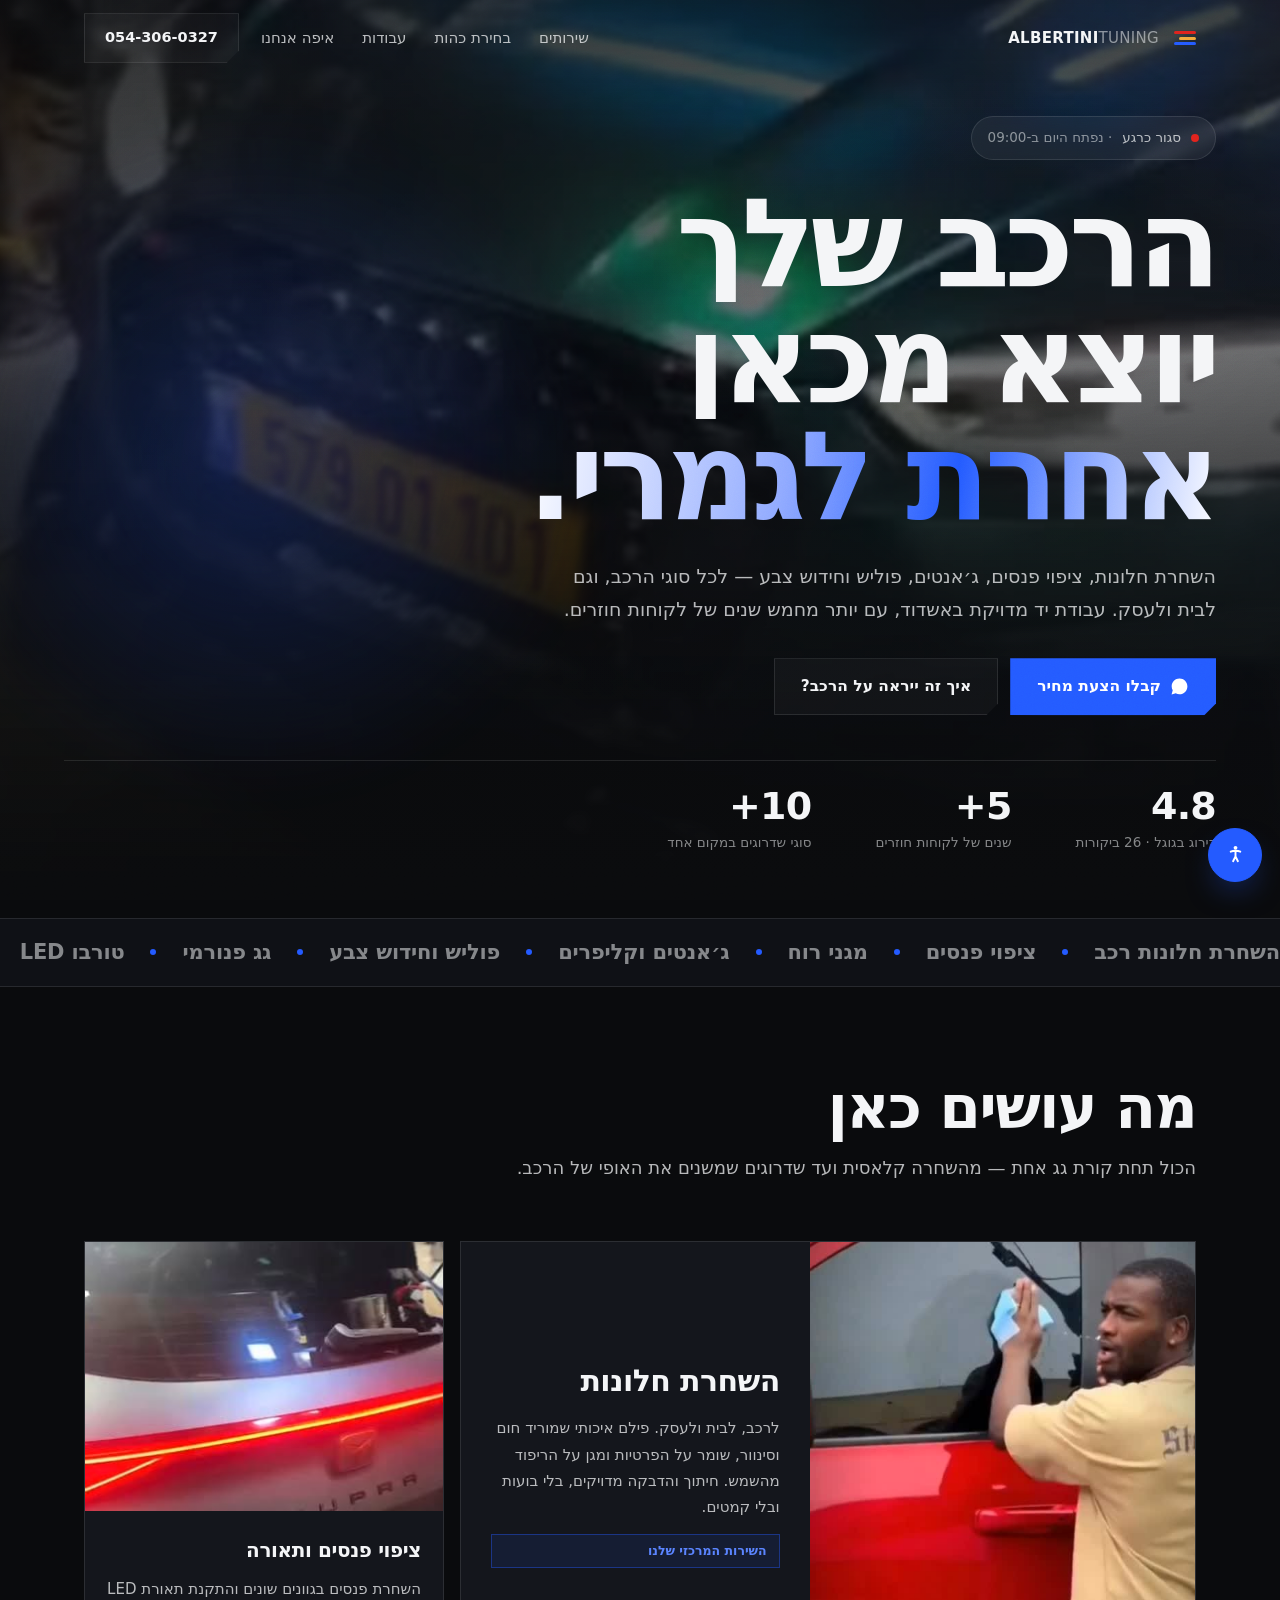
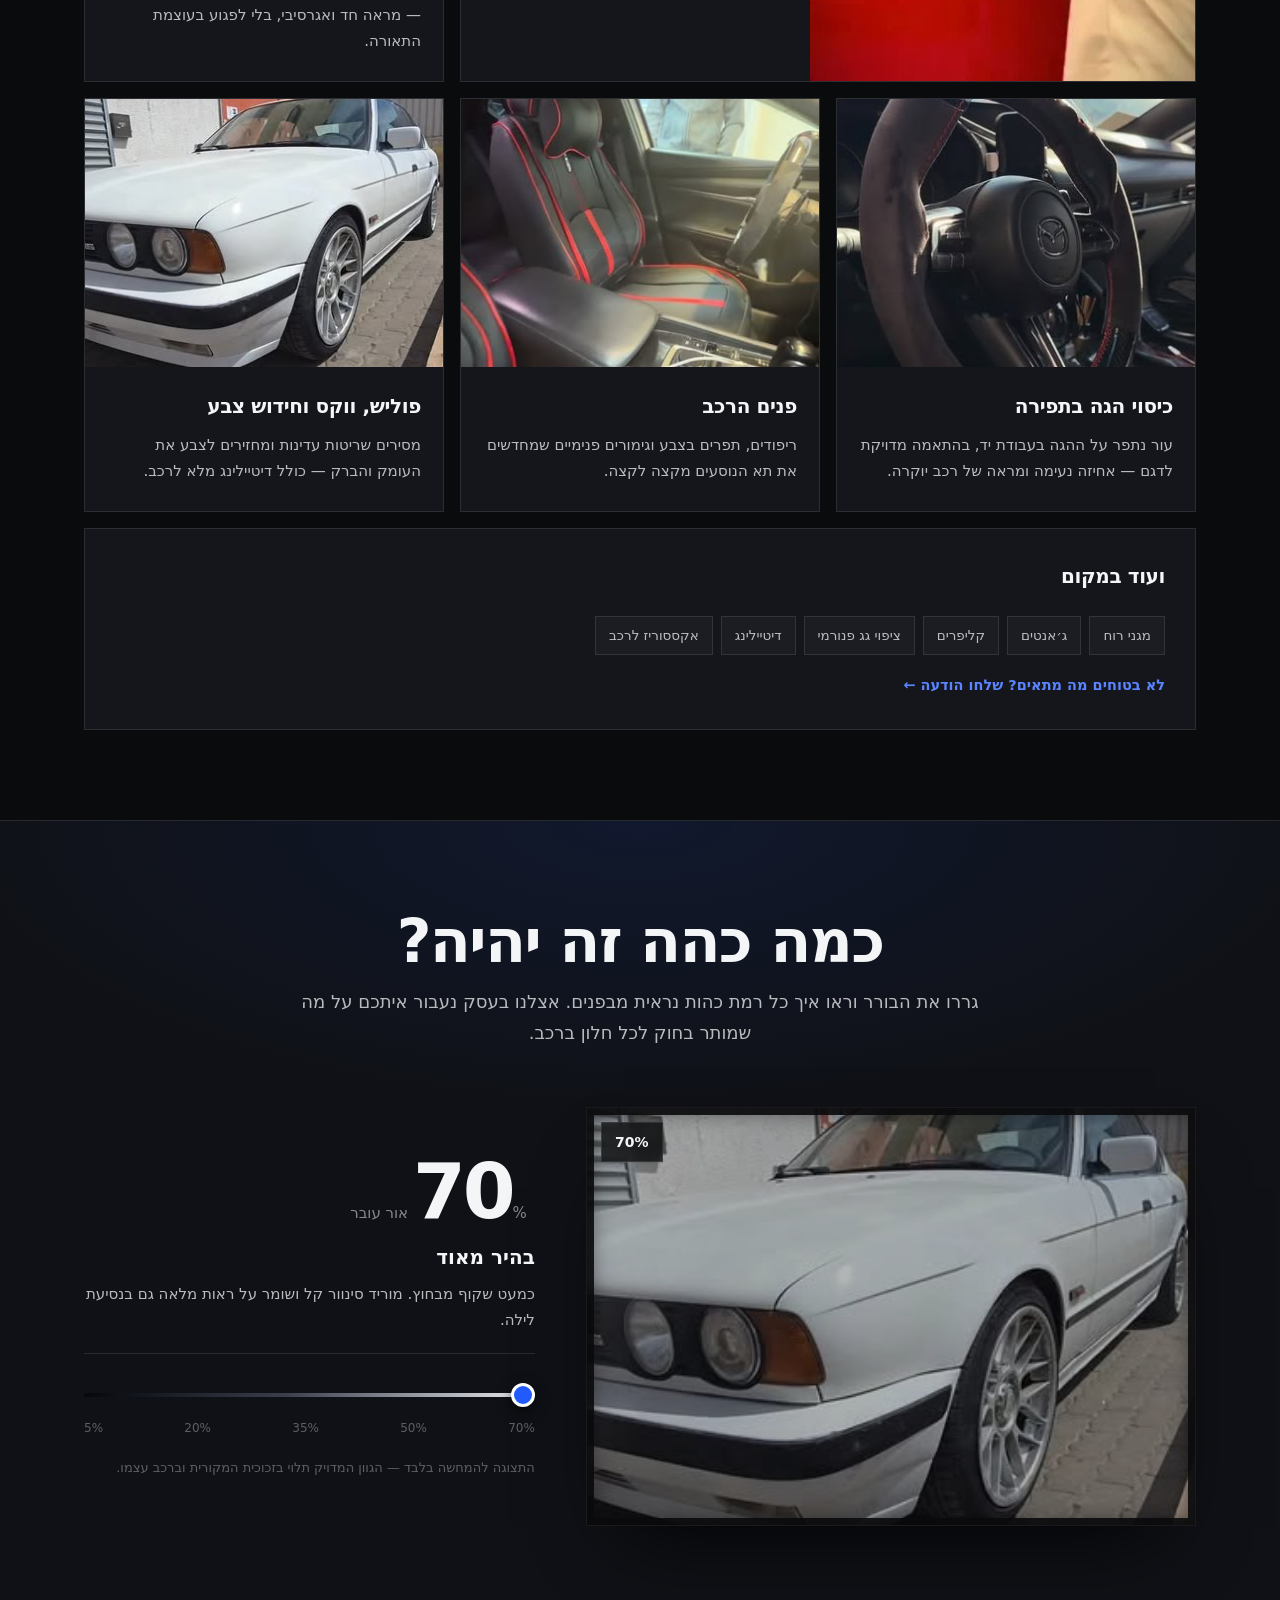
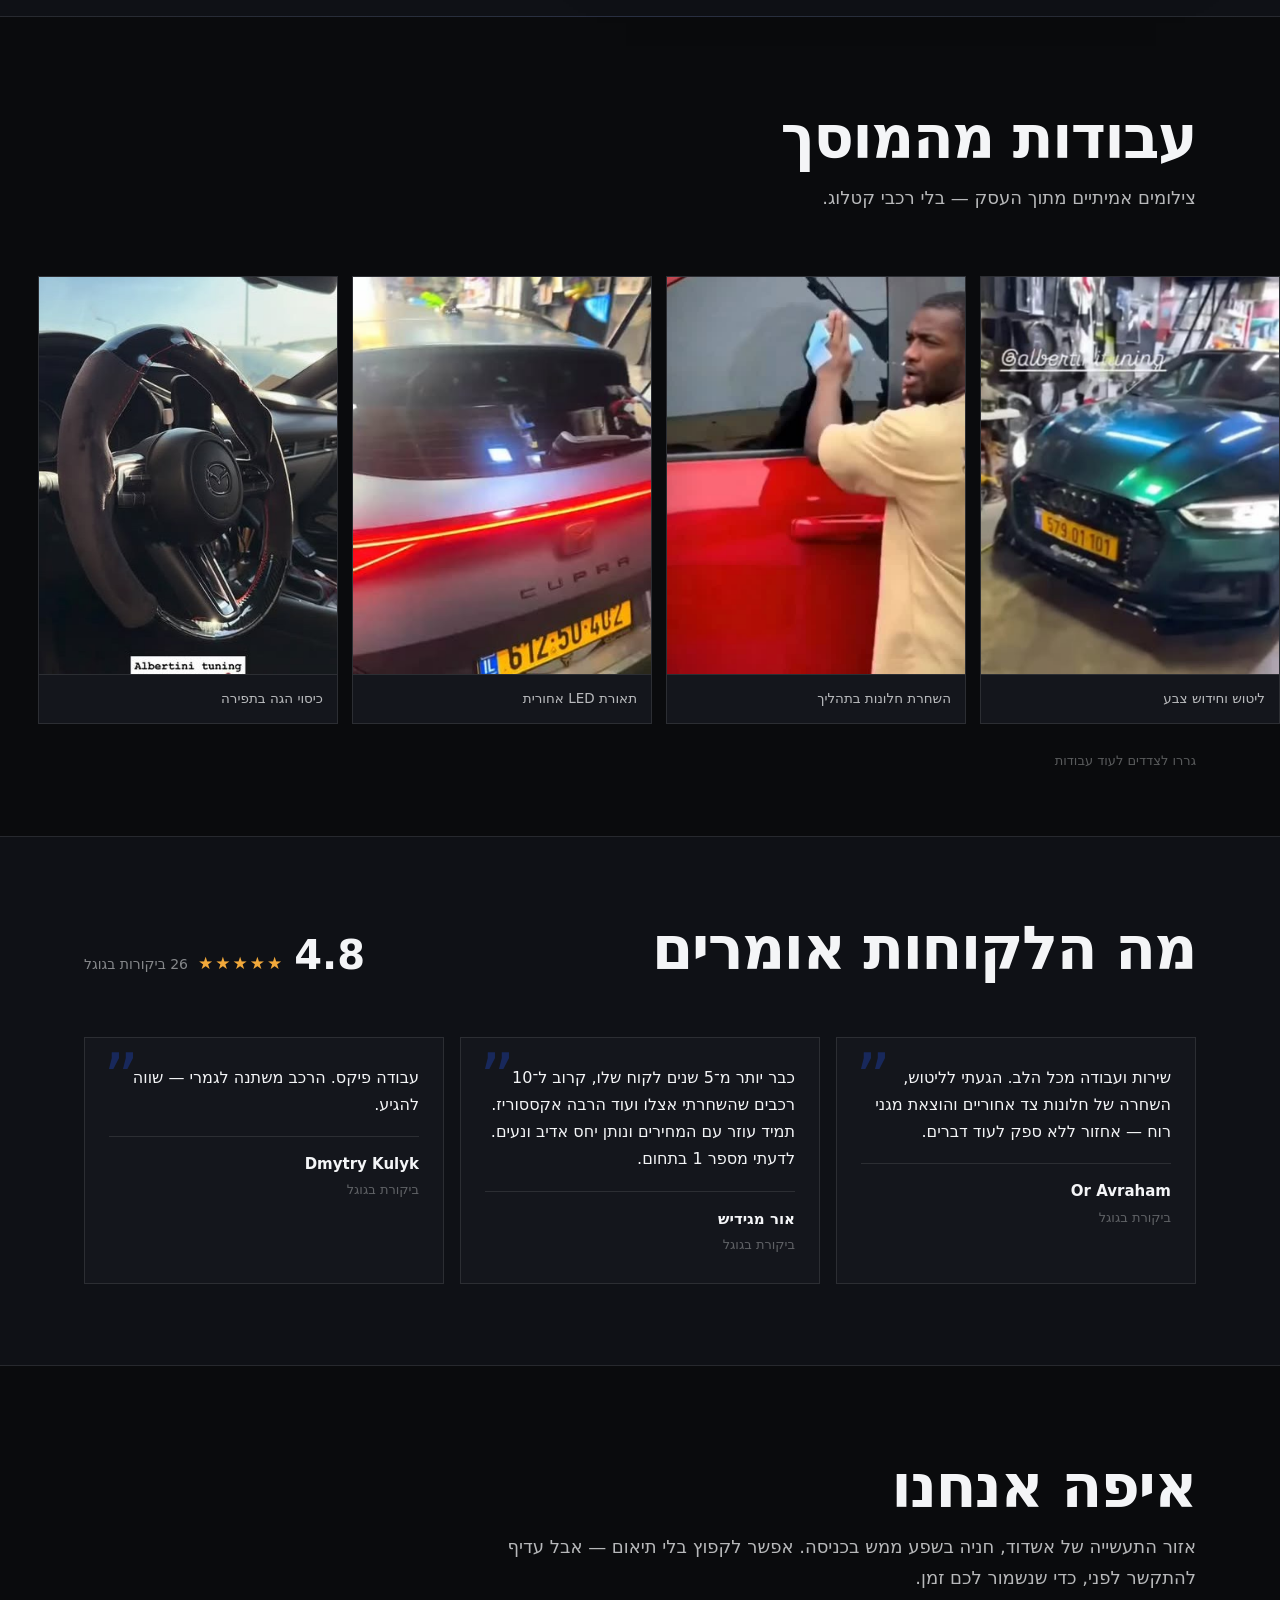
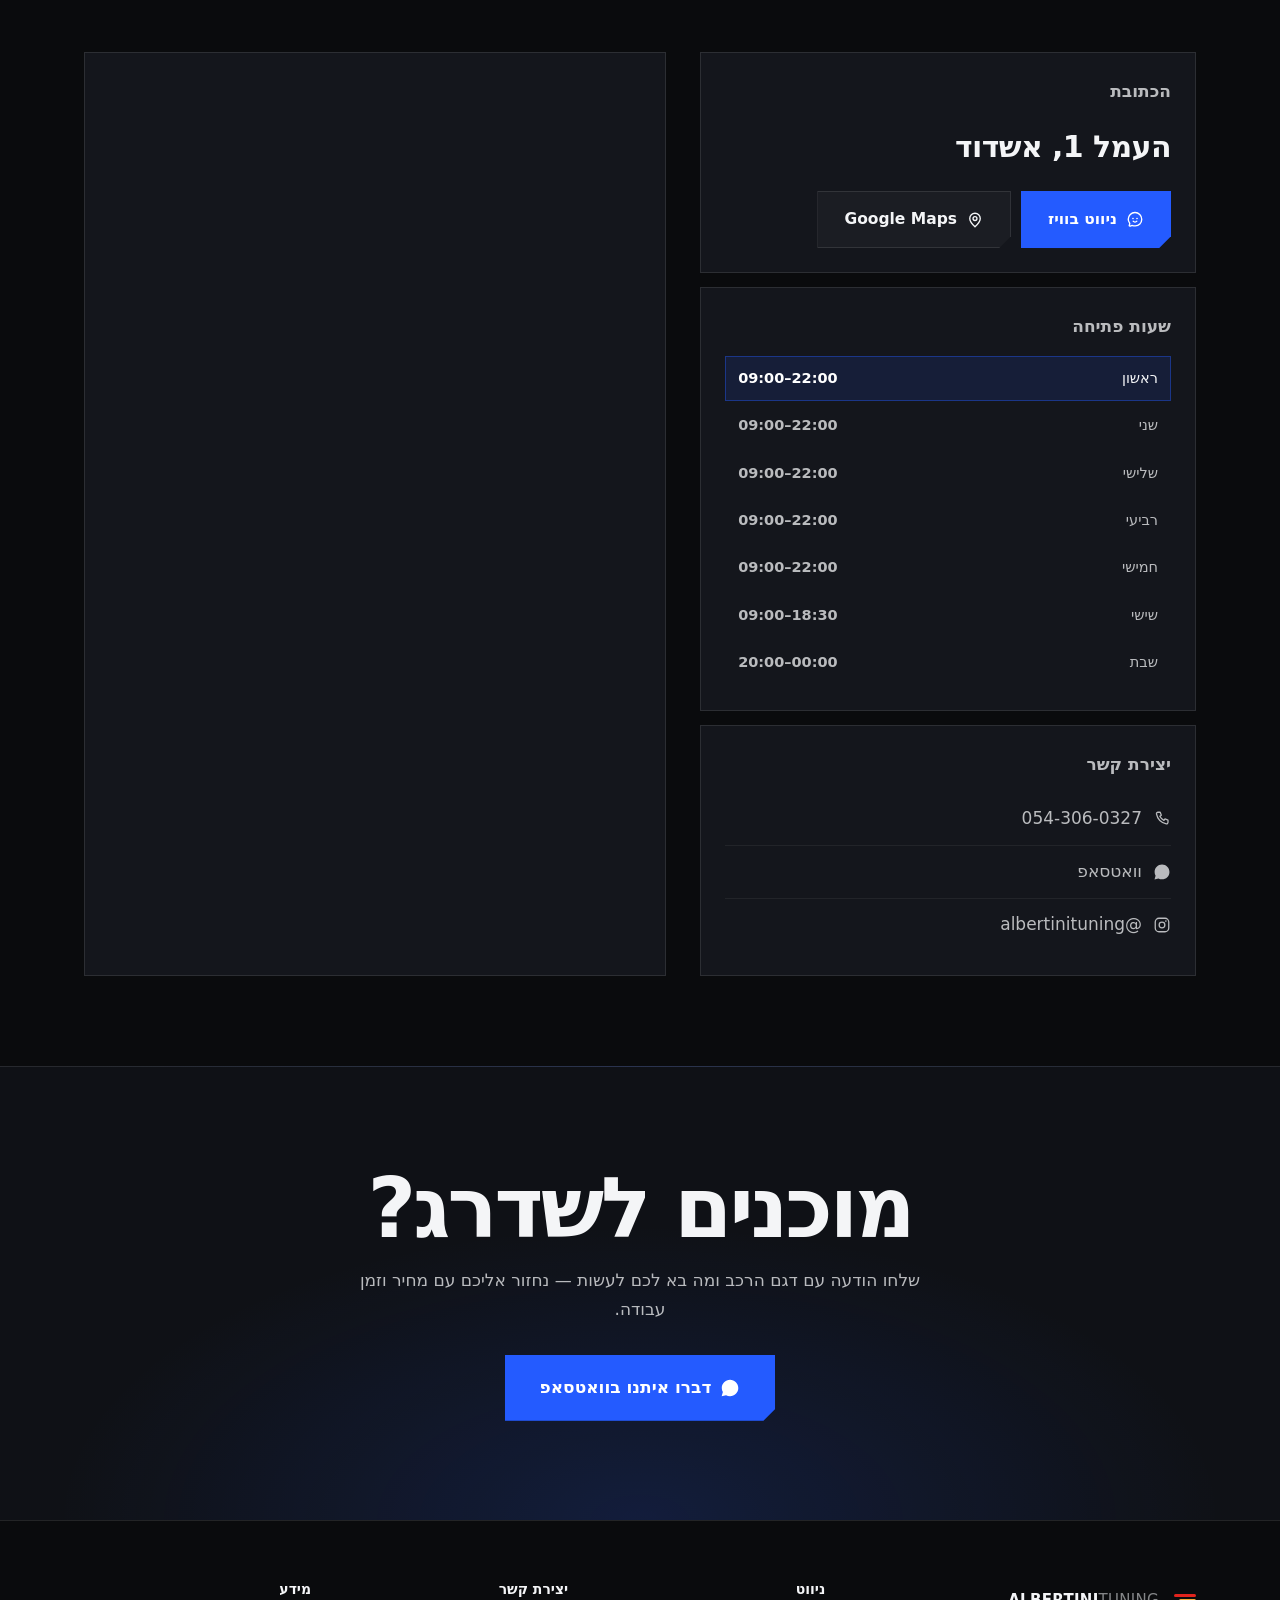
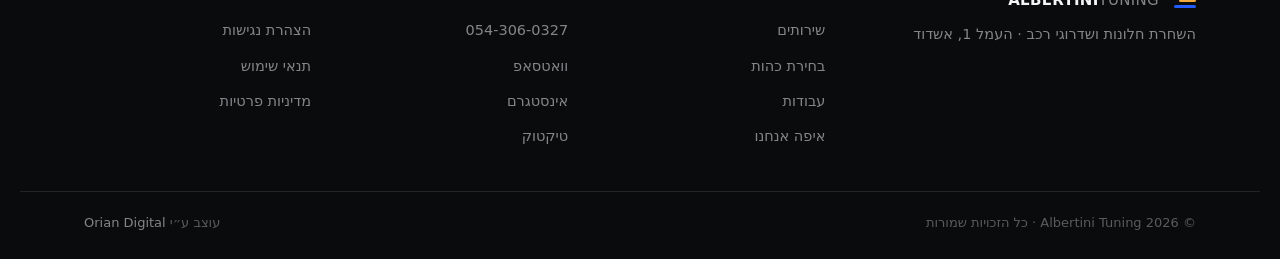
==== index.html @ a3a97e01 "Albertini Tuning — אתר תדמית להשחרת חלונות ושדרוגי רכב אתר סטטי בעברית/RTL לעסק באשדוד, בנוי סביב נת" ====
<!doctype html>
<html lang="he" dir="rtl" class="no-js">
<head>
<meta charset="utf-8">
<meta name="viewport" content="width=device-width, initial-scale=1, viewport-fit=cover">

<!-- Security -->
<meta http-equiv="Content-Security-Policy" content="default-src 'self'; script-src 'self'; style-src 'self' 'unsafe-inline' https://fonts.googleapis.com; font-src 'self' https://fonts.gstatic.com; img-src 'self' data: https://maps.gstatic.com https://maps.googleapis.com; frame-src https://maps.google.com https://www.google.com; connect-src 'self'; base-uri 'self'; form-action 'self'; object-src 'none'">
<meta name="referrer" content="strict-origin-when-cross-origin">
<script src="assets/framebust.js?v=1"></script>

<title>Albertini Tuning · השחרת חלונות ושדרוגי רכב באשדוד</title>
<meta name="description" content="אלברטיני טיונינג — השחרת חלונות לרכב, לבית ולעסק, ציפוי פנסים, מגני רוח, ג׳אנטים, פוליש וחידוש צבע. העמל 1 אשדוד. 4.8 כוכבים בגוגל.">
<meta name="theme-color" content="#0A0B0D">

<meta property="og:type" content="website">
<meta property="og:locale" content="he_IL">
<meta property="og:site_name" content="Albertini Tuning">
<meta property="og:title" content="Albertini Tuning · השחרת חלונות ושדרוגי רכב באשדוד">
<meta property="og:description" content="השחרת חלונות, ציפוי פנסים, דיטיילינג ושדרוגים לכל סוגי הרכב. אשדוד.">
<meta property="og:image" content="assets/img/hero-car.jpg">

<link rel="preconnect" href="https://fonts.googleapis.com">
<link rel="preconnect" href="https://fonts.gstatic.com" crossorigin>
<link href="https://fonts.googleapis.com/css2?family=Heebo:wght@400;500;700;800;900&family=Assistant:wght@300;400;500;600;700&display=swap" rel="stylesheet">

<link rel="stylesheet" href="assets/styles.css?v=2">
<link rel="stylesheet" href="assets/a11y.css?v=1">
<script src="assets/a11y.js?v=1"></script>
<link rel="icon" href="data:image/svg+xml,%3Csvg xmlns='http://www.w3.org/2000/svg' viewBox='0 0 32 32'%3E%3Crect width='32' height='32' rx='7' fill='%230A0B0D'/%3E%3Crect x='6' y='11' width='20' height='3' rx='1.5' fill='%23E1231D'/%3E%3Crect x='6' y='16' width='20' height='3' rx='1.5' fill='%23F2A93B'/%3E%3Crect x='6' y='21' width='20' height='3' rx='1.5' fill='%23245BFF'/%3E%3C/svg%3E">

<script type="application/ld+json">
{
  "@context":"https://schema.org",
  "@type":"AutoDetailing",
  "name":"Albertini Tuning — השחרת חלונות ושדרוגי רכב",
  "image":"assets/img/hero-car.jpg",
  "telephone":"+972543060327",
  "address":{"@type":"PostalAddress","streetAddress":"העמל 1","addressLocality":"אשדוד","addressCountry":"IL"},
  "geo":{"@type":"GeoCoordinates","latitude":31.8143295,"longitude":34.6696222},
  "aggregateRating":{"@type":"AggregateRating","ratingValue":"4.8","reviewCount":"26"},
  "openingHoursSpecification":[
    {"@type":"OpeningHoursSpecification","dayOfWeek":["Sunday","Monday","Tuesday","Wednesday","Thursday"],"opens":"09:00","closes":"22:00"},
    {"@type":"OpeningHoursSpecification","dayOfWeek":"Friday","opens":"09:00","closes":"18:30"},
    {"@type":"OpeningHoursSpecification","dayOfWeek":"Saturday","opens":"20:00","closes":"23:59"}
  ]
}
</script>
</head>
<body>
<a class="skip" href="#main">דלגו לתוכן</a>

<!-- ===== Loader ===== -->
<div class="ldr" id="ldr" aria-hidden="true">
  <div class="ldr__in">
    <span class="wm wm--lg">
      <span class="wm__bars" aria-hidden="true"><i></i><i></i><i></i></span>
      <span class="wm__txt">ALBERTINI<b>TUNING</b></span>
    </span>
    <span class="ldr__bar"><i></i></span>
  </div>
</div>

<!-- ===== Accessibility widget ===== -->
<button class="a11y-btn" aria-label="פתיחת תפריט נגישות" aria-expanded="false" aria-controls="a11yPanel">
  <svg viewBox="0 0 24 24" width="23" height="23" aria-hidden="true"><circle cx="12" cy="4" r="2" fill="currentColor"/><path d="M12 7c-3 0-5 1-5 1M12 7c3 0 5 1 5 1M12 7v6m0 0l-2.5 5M12 13l2.5 5" stroke="currentColor" stroke-width="2" fill="none" stroke-linecap="round"/></svg>
</button>
<div class="a11y-panel" id="a11yPanel" role="dialog" aria-label="הגדרות נגישות" aria-hidden="true">
  <h2 class="a11y-title">נגישות</h2>
  <div class="a11y-row"><span>ניגודיות גבוהה</span><div class="a11y-seg" role="group" aria-label="ניגודיות"><button class="a11y-chip" type="button" data-key="contrast" data-val="normal" aria-pressed="true">רגילה</button><button class="a11y-chip" type="button" data-key="contrast" data-val="high" aria-pressed="false">גבוהה</button></div></div>
  <div class="a11y-row"><span>גודל טקסט</span><div class="a11y-seg" role="group" aria-label="גודל טקסט"><button class="a11y-chip" type="button" data-key="text" data-val="normal" aria-pressed="true">רגיל</button><button class="a11y-chip" type="button" data-key="text" data-val="large" aria-pressed="false">גדול</button></div></div>
  <div class="a11y-row"><span>הדגשת קישורים</span><div class="a11y-seg" role="group" aria-label="הדגשת קישורים"><button class="a11y-chip" type="button" data-key="links" data-val="off" aria-pressed="true">כבוי</button><button class="a11y-chip" type="button" data-key="links" data-val="on" aria-pressed="false">דלוק</button></div></div>
  <div class="a11y-row"><span>עצירת אנימציות</span><div class="a11y-seg" role="group" aria-label="עצירת אנימציות"><button class="a11y-chip" type="button" data-key="motion" data-val="on" aria-pressed="true">דלוקות</button><button class="a11y-chip" type="button" data-key="motion" data-val="off" aria-pressed="false">עצורות</button></div></div>
  <button class="a11y-reset" type="button">איפוס הגדרות</button>
  <a class="a11y-statement" href="accessibility.html">הצהרת נגישות</a>
</div>

<div class="grain" aria-hidden="true"></div>

<!-- ===== Nav ===== -->
<header class="nav" id="nav">
  <div class="shell nav__in">
    <a class="wm" href="#top" aria-label="Albertini Tuning — לראש העמוד">
      <span class="wm__bars" aria-hidden="true"><i></i><i></i><i></i></span>
      <span class="wm__txt">ALBERTINI<b>TUNING</b></span>
    </a>
    <nav class="nav__links" aria-label="ניווט ראשי">
      <a href="#services">שירותים</a>
      <a href="#tint">בחירת כהות</a>
      <a href="#work">עבודות</a>
      <a href="#place">איפה אנחנו</a>
    </nav>
    <a class="btn btn--ghost nav__cta" href="tel:+972543060327">054-306-0327</a>
    <button class="burger" id="burger" aria-label="פתיחת תפריט" aria-expanded="false" aria-controls="drawer"><span></span><span></span></button>
  </div>
</header>

<div class="drawer" id="drawer" aria-hidden="true">
  <nav aria-label="ניווט נייד">
    <a href="#services">שירותים</a>
    <a href="#tint">בחירת כהות</a>
    <a href="#work">עבודות</a>
    <a href="#reviews">ביקורות</a>
    <a href="#place">איפה אנחנו</a>
  </nav>
  <a class="btn btn--fill" href="https://wa.me/972543060327" target="_blank" rel="noopener">דברו איתנו בוואטסאפ</a>
</div>

<main id="main">

  <!-- ===================== HERO ===================== -->
  <section class="hero" id="top">
    <div class="hero__bg" aria-hidden="true">
      <img src="assets/img/hero-car.jpg" alt="" id="heroImg" fetchpriority="high">
      <span class="hero__veil"></span>
      <span class="hero__glow"></span>
    </div>

    <div class="shell hero__in">
      <p class="hero__status" id="statusChip">
        <span class="dot" id="statusDot"></span>
        <span id="statusTxt">בודק שעות…</span>
        <em id="statusHrs"></em>
      </p>

      <h1 class="hero__h1">
        <span class="ln"><i>הרכב שלך</i></span>
        <span class="ln"><i>יוצא מכאן</i></span>
        <span class="ln"><i><span class="grad">אחרת לגמרי.</span></i></span>
      </h1>

      <p class="hero__lede">
        השחרת חלונות, ציפוי פנסים, ג׳אנטים, פוליש וחידוש צבע —
        לכל סוגי הרכב, וגם לבית ולעסק. עבודת יד מדויקת באשדוד,
        עם יותר מחמש שנים של לקוחות חוזרים.
      </p>

      <div class="hero__acts">
        <a class="btn btn--fill magnetic" href="https://wa.me/972543060327?text=%D7%94%D7%99%D7%99%2C%20%D7%90%D7%A9%D7%9E%D7%97%20%D7%9C%D7%A7%D7%91%D7%9C%20%D7%94%D7%A6%D7%A2%D7%AA%20%D7%9E%D7%97%D7%99%D7%A8" target="_blank" rel="noopener">
          <svg viewBox="0 0 24 24" width="19" height="19" aria-hidden="true"><path d="M12.04 2C6.58 2 2.13 6.45 2.13 11.91c0 1.75.46 3.45 1.32 4.95L2 22l5.25-1.38c1.45.79 3.08 1.21 4.79 1.21 5.46 0 9.91-4.45 9.91-9.91S17.5 2 12.04 2z" fill="currentColor"/></svg>
          קבלו הצעת מחיר
        </a>
        <a class="btn btn--ghost magnetic" href="#tint">איך זה ייראה על הרכב?</a>
      </div>

      <dl class="hero__facts">
        <div><dt>4.8</dt><dd>דירוג בגוגל · 26 ביקורות</dd></div>
        <div><dt>5+</dt><dd>שנים של לקוחות חוזרים</dd></div>
        <div><dt>10+</dt><dd>סוגי שדרוגים במקום אחד</dd></div>
      </dl>
    </div>
  </section>

  <!-- ===================== MARQUEE ===================== -->
  <div class="marq" aria-hidden="true">
    <div class="marq__track" id="marqTrack">
      <span>השחרת חלונות רכב</span><i></i>
      <span>ציפוי פנסים</span><i></i>
      <span>מגני רוח</span><i></i>
      <span>ג׳אנטים וקליפרים</span><i></i>
      <span>פוליש וחידוש צבע</span><i></i>
      <span>גג פנורמי</span><i></i>
      <span>טורבו LED</span><i></i>
      <span>כיסוי הגה בתפירה</span><i></i>
      <span>השחרה לבית ולעסק</span><i></i>
    </div>
  </div>

  <!-- ===================== SERVICES ===================== -->
  <section class="serv" id="services">
    <div class="shell">
      <div class="head">
        <h2 class="h2">מה עושים כאן</h2>
        <p class="lede">הכול תחת קורת גג אחת — מהשחרה קלאסית ועד שדרוגים שמשנים את האופי של הרכב.</p>
      </div>

      <div class="serv__grid">
        <article class="sv sv--wide">
          <div class="sv__img"><img src="assets/img/tint-apply.jpg" alt="הדבקת פילם השחרה על חלון רכב אדום" loading="lazy"></div>
          <div class="sv__body">
            <h3>השחרת חלונות</h3>
            <p>לרכב, לבית ולעסק. פילם איכותי שמוריד חום וסינוור, שומר על הפרטיות ומגן על הריפוד מהשמש. חיתוך והדבקה מדויקים, בלי בועות ובלי קמטים.</p>
            <span class="sv__tag">השירות המרכזי שלנו</span>
          </div>
        </article>

        <article class="sv">
          <div class="sv__img"><img src="assets/img/led.jpg" alt="פס לד אחורי מותקן על רכב קופרה" loading="lazy"></div>
          <div class="sv__body"><h3>ציפוי פנסים ותאורה</h3><p>השחרת פנסים בגוונים שונים והתקנת תאורת LED — מראה חד ואגרסיבי, בלי לפגוע בעוצמת התאורה.</p></div>
        </article>

        <article class="sv">
          <div class="sv__img"><img src="assets/img/wheel.jpg" alt="הגה רכב עם כיסוי עור תפור בעבודת יד" loading="lazy"></div>
          <div class="sv__body"><h3>כיסוי הגה בתפירה</h3><p>עור נתפר על ההגה בעבודת יד, בהתאמה מדויקת לדגם — אחיזה נעימה ומראה של רכב יוקרה.</p></div>
        </article>

        <article class="sv">
          <div class="sv__img"><img src="assets/img/interior.jpg" alt="פנים רכב עם ריפוד שחור ותפרים אדומים" loading="lazy"></div>
          <div class="sv__body"><h3>פנים הרכב</h3><p>ריפודים, תפרים בצבע וגימורים פנימיים שמחדשים את תא הנוסעים מקצה לקצה.</p></div>
        </article>

        <article class="sv">
          <div class="sv__img"><img src="assets/img/bmw.jpg" alt="רכב לאחר פוליש וחידוש צבע" loading="lazy"></div>
          <div class="sv__body"><h3>פוליש, ווקס וחידוש צבע</h3><p>מסירים שריטות עדינות ומחזירים לצבע את העומק והברק — כולל דיטיילינג מלא לרכב.</p></div>
        </article>

        <article class="sv sv--list">
          <div class="sv__body">
            <h3>ועוד במקום</h3>
            <ul class="chips">
              <li>מגני רוח</li><li>ג׳אנטים</li><li>קליפרים</li>
              <li>ציפוי גג פנורמי</li><li>דיטיילינג</li><li>אקססוריז לרכב</li>
            </ul>
            <a class="lnk" href="https://wa.me/972543060327" target="_blank" rel="noopener">לא בטוחים מה מתאים? שלחו הודעה <span aria-hidden="true">←</span></a>
          </div>
        </article>
      </div>
    </div>
  </section>

  <!-- ===================== TINT VISUALISER ===================== -->
  <section class="tint" id="tint">
    <div class="shell">
      <div class="head head--center">
        <h2 class="h2">כמה כהה זה יהיה?</h2>
        <p class="lede">גררו את הבורר וראו איך כל רמת כהות נראית מבפנים. אצלנו בעסק נעבור איתכם על מה שמותר בחוק לכל חלון ברכב.</p>
      </div>

      <div class="tint__demo">
        <div class="pane" id="pane">
          <img src="assets/img/bmw.jpg" alt="נוף רחוב מואר — להמחשת רמות הכהות של הפילם" loading="lazy">
          <span class="pane__film" id="paneFilm"></span>
          <span class="pane__glare" aria-hidden="true"></span>
          <span class="pane__seal" aria-hidden="true"></span>
          <span class="pane__badge" id="paneBadge">70%</span>
        </div>

        <div class="tint__ui">
          <div class="tint__read">
            <span class="tint__num" id="vltNum">70</span><span class="tint__pct">% אור עובר</span>
            <p class="tint__name" id="vltName">בהיר מאוד</p>
            <p class="tint__desc" id="vltDesc">כמעט שקוף. מוריד סינוור קל ושומר על ראות מלאה בלילה.</p>
          </div>

          <label class="tint__slider">
            <span class="vh">רמת כהות הפילם</span>
            <input type="range" id="vlt" min="0" max="4" step="1" value="0"
                   aria-valuetext="70 אחוז אור עובר — בהיר מאוד">
          </label>
          <div class="tint__ticks" aria-hidden="true">
            <span>70%</span><span>50%</span><span>35%</span><span>20%</span><span>5%</span>
          </div>

          <p class="tint__note">התצוגה להמחשה בלבד — הגוון המדויק תלוי בזכוכית המקורית וברכב עצמו.</p>
        </div>
      </div>
    </div>
  </section>

  <!-- ===================== WORK ===================== -->
  <section class="work" id="work">
    <div class="shell">
      <div class="head">
        <h2 class="h2">עבודות מהמוסך</h2>
        <p class="lede">צילומים אמיתיים מתוך העסק — בלי רכבי קטלוג.</p>
      </div>
    </div>

    <div class="rail" id="rail">
      <figure class="shot"><img src="assets/img/hero-car.jpg" alt="אאודי בגוון ירוק מטאלי אחרי טיפול" loading="lazy"><figcaption>ליטוש וחידוש צבע</figcaption></figure>
      <figure class="shot"><img src="assets/img/tint-apply.jpg" alt="הדבקת פילם השחרה בעבודת יד" loading="lazy"><figcaption>השחרת חלונות בתהליך</figcaption></figure>
      <figure class="shot"><img src="assets/img/led.jpg" alt="פס תאורת לד אחורי" loading="lazy"><figcaption>תאורת LED אחורית</figcaption></figure>
      <figure class="shot"><img src="assets/img/wheel.jpg" alt="הגה עם עור תפור" loading="lazy"><figcaption>כיסוי הגה בתפירה</figcaption></figure>
      <figure class="shot"><img src="assets/img/interior.jpg" alt="ריפוד פנים עם תפרים אדומים" loading="lazy"><figcaption>ריפוד ותפרים</figcaption></figure>
      <figure class="shot"><img src="assets/img/bmw.jpg" alt="ב.מ.וו לבנה מחוץ למוסך" loading="lazy"><figcaption>קלאסי, אחרי טיפול</figcaption></figure>
      <figure class="shot"><img src="assets/img/workshop.jpg" alt="המוסך של אלברטיני טיונינג מבפנים" loading="lazy"><figcaption>המוסך שלנו</figcaption></figure>
    </div>

    <div class="shell rail__hint"><span>גררו לצדדים לעוד עבודות</span></div>
  </section>

  <!-- ===================== REVIEWS ===================== -->
  <section class="rev" id="reviews">
    <div class="shell">
      <div class="head head--split">
        <h2 class="h2">מה הלקוחות אומרים</h2>
        <div class="score">
          <b>4.8</b>
          <span class="stars" aria-label="דירוג 4.8 מתוך 5">★★★★★</span>
          <em>26 ביקורות בגוגל</em>
        </div>
      </div>

      <div class="rev__grid">
        <figure class="q">
          <blockquote>שירות ועבודה מכל הלב. הגעתי לליטוש, השחרה של חלונות צד אחוריים והוצאת מגני רוח — אחזור ללא ספק לעוד דברים.</blockquote>
          <figcaption><b>Or Avraham</b><span>ביקורת בגוגל</span></figcaption>
        </figure>
        <figure class="q">
          <blockquote>כבר יותר מ־5 שנים לקוח שלו, קרוב ל־10 רכבים שהשחרתי אצלו ועוד הרבה אקססוריז. תמיד עוזר עם המחירים ונותן יחס אדיב ונעים. לדעתי מספר 1 בתחום.</blockquote>
          <figcaption><b>אור מגידיש</b><span>ביקורת בגוגל</span></figcaption>
        </figure>
        <figure class="q">
          <blockquote>עבודה פיקס. הרכב משתנה לגמרי — שווה להגיע.</blockquote>
          <figcaption><b>Dmytry Kulyk</b><span>ביקורת בגוגל</span></figcaption>
        </figure>
      </div>
    </div>
  </section>

  <!-- ===================== PLACE ===================== -->
  <section class="place" id="place">
    <div class="shell">
      <div class="head">
        <h2 class="h2">איפה אנחנו</h2>
        <p class="lede">אזור התעשייה של אשדוד, חניה בשפע ממש בכניסה. אפשר לקפוץ בלי תיאום — אבל עדיף להתקשר לפני, כדי שנשמור לכם זמן.</p>
      </div>

      <div class="place__grid">
        <div class="place__info">
          <div class="card card--addr">
            <h3>הכתובת</h3>
            <p class="addr">העמל 1, אשדוד</p>
            <div class="place__nav">
              <a class="btn btn--fill" href="https://waze.com/ul?ll=31.8143295,34.6696222&navigate=yes" target="_blank" rel="noopener">
                <svg viewBox="0 0 24 24" width="18" height="18" aria-hidden="true"><path d="M12 2a9 9 0 0 0-9 9c0 1.9.6 3.4 1.7 4.8.5.7.4 1.3.1 2-.2.5-.5 1-.5 1.4 0 .6.5 1 1.1 1 .6 0 1.2-.3 1.8-.6.6-.3 1.1-.4 1.7-.2 1.2.4 2.4.6 3.6.5 4.6-.2 8.5-3.9 8.5-8.9A9 9 0 0 0 12 2z" fill="none" stroke="currentColor" stroke-width="1.8"/><circle cx="9.3" cy="10" r="1.1" fill="currentColor"/><circle cx="14.7" cy="10" r="1.1" fill="currentColor"/><path d="M9.5 13.6a3.2 3.2 0 0 0 5 0" fill="none" stroke="currentColor" stroke-width="1.6" stroke-linecap="round"/></svg>
                ניווט בוויז
              </a>
              <a class="btn btn--ghost" href="https://www.google.com/maps/dir/?api=1&destination=31.8143295,34.6696222" target="_blank" rel="noopener">
                <svg viewBox="0 0 24 24" width="18" height="18" aria-hidden="true"><path d="M12 21s7-6.3 7-11a7 7 0 1 0-14 0c0 4.7 7 11 7 11z" fill="none" stroke="currentColor" stroke-width="1.8"/><circle cx="12" cy="10" r="2.6" fill="none" stroke="currentColor" stroke-width="1.8"/></svg>
                Google Maps
              </a>
            </div>
          </div>

          <div class="card card--hours">
            <h3>שעות פתיחה</h3>
            <ul class="hrs" id="hrs">
              <li data-day="0"><span>ראשון</span><b>09:00–22:00</b></li>
              <li data-day="1"><span>שני</span><b>09:00–22:00</b></li>
              <li data-day="2"><span>שלישי</span><b>09:00–22:00</b></li>
              <li data-day="3"><span>רביעי</span><b>09:00–22:00</b></li>
              <li data-day="4"><span>חמישי</span><b>09:00–22:00</b></li>
              <li data-day="5"><span>שישי</span><b>09:00–18:30</b></li>
              <li data-day="6"><span>שבת</span><b>20:00–00:00</b></li>
            </ul>
          </div>

          <div class="card card--call">
            <h3>יצירת קשר</h3>
            <a class="row" href="tel:+972543060327">
              <svg viewBox="0 0 24 24" width="18" height="18" aria-hidden="true"><path d="M6.6 3h3l1.5 4-2 1.4a12 12 0 0 0 5.5 5.5l1.4-2 4 1.5v3a2 2 0 0 1-2.2 2A16.9 16.9 0 0 1 4.6 5.2 2 2 0 0 1 6.6 3z" fill="none" stroke="currentColor" stroke-width="1.7" stroke-linejoin="round"/></svg>
              054-306-0327
            </a>
            <a class="row" href="https://wa.me/972543060327" target="_blank" rel="noopener">
              <svg viewBox="0 0 24 24" width="18" height="18" aria-hidden="true"><path d="M12.04 2C6.58 2 2.13 6.45 2.13 11.91c0 1.75.46 3.45 1.32 4.95L2 22l5.25-1.38c1.45.79 3.08 1.21 4.79 1.21 5.46 0 9.91-4.45 9.91-9.91S17.5 2 12.04 2z" fill="currentColor"/></svg>
              וואטסאפ
            </a>
            <a class="row" href="https://www.instagram.com/albertinituning/" target="_blank" rel="noopener">
              <svg viewBox="0 0 24 24" width="18" height="18" aria-hidden="true"><rect x="3" y="3" width="18" height="18" rx="5" fill="none" stroke="currentColor" stroke-width="1.7"/><circle cx="12" cy="12" r="3.8" fill="none" stroke="currentColor" stroke-width="1.7"/><circle cx="17.2" cy="6.8" r="1.1" fill="currentColor"/></svg>
              @albertinituning
            </a>
          </div>
        </div>

        <div class="place__map">
          <iframe
            title="מפה — העמל 1, אשדוד"
            src="https://maps.google.com/maps?q=31.8143295,34.6696222&z=16&hl=iw&output=embed"
            loading="lazy" referrerpolicy="no-referrer-when-downgrade"></iframe>
        </div>
      </div>
    </div>
  </section>

  <!-- ===================== CTA ===================== -->
  <section class="cta" id="contact">
    <div class="shell cta__in">
      <h2 class="cta__h"><span class="ln"><i>מוכנים לשדרג?</i></span></h2>
      <p>שלחו הודעה עם דגם הרכב ומה בא לכם לעשות — נחזור אליכם עם מחיר וזמן עבודה.</p>
      <a class="btn btn--fill btn--lg magnetic" href="https://wa.me/972543060327?text=%D7%94%D7%99%D7%99%2C%20%D7%90%D7%A9%D7%9E%D7%97%20%D7%9C%D7%A7%D7%91%D7%9C%20%D7%94%D7%A6%D7%A2%D7%AA%20%D7%9E%D7%97%D7%99%D7%A8" target="_blank" rel="noopener">
        <svg viewBox="0 0 24 24" width="20" height="20" aria-hidden="true"><path d="M12.04 2C6.58 2 2.13 6.45 2.13 11.91c0 1.75.46 3.45 1.32 4.95L2 22l5.25-1.38c1.45.79 3.08 1.21 4.79 1.21 5.46 0 9.91-4.45 9.91-9.91S17.5 2 12.04 2z" fill="currentColor"/></svg>
        דברו איתנו בוואטסאפ
      </a>
    </div>
  </section>

</main>

<footer class="foot">
  <div class="shell foot__in">
    <div class="foot__brand">
      <span class="wm">
        <span class="wm__bars" aria-hidden="true"><i></i><i></i><i></i></span>
        <span class="wm__txt">ALBERTINI<b>TUNING</b></span>
      </span>
      <p>השחרת חלונות ושדרוגי רכב · העמל 1, אשדוד</p>
    </div>
    <div class="foot__col">
      <h3>ניווט</h3>
      <a href="#services">שירותים</a>
      <a href="#tint">בחירת כהות</a>
      <a href="#work">עבודות</a>
      <a href="#place">איפה אנחנו</a>
    </div>
    <div class="foot__col">
      <h3>יצירת קשר</h3>
      <a href="tel:+972543060327">054-306-0327</a>
      <a href="https://wa.me/972543060327" target="_blank" rel="noopener">וואטסאפ</a>
      <a href="https://www.instagram.com/albertinituning/" target="_blank" rel="noopener">אינסטגרם</a>
      <a href="https://www.tiktok.com/@albertini_tuning" target="_blank" rel="noopener">טיקטוק</a>
    </div>
    <div class="foot__col">
      <h3>מידע</h3>
      <a href="accessibility.html">הצהרת נגישות</a>
      <a href="terms.html">תנאי שימוש</a>
      <a href="privacy.html">מדיניות פרטיות</a>
    </div>
  </div>
  <div class="shell foot__base">
    <span>© <span id="yr">2026</span> Albertini Tuning · כל הזכויות שמורות</span>
    <span>עוצב ע״י <a href="https://wa.me/972525372958" target="_blank" rel="noopener">Orian Digital</a></span>
  </div>
</footer>

<a class="mcta" id="mcta" href="https://wa.me/972543060327" target="_blank" rel="noopener" aria-hidden="true" tabindex="-1">
  <svg viewBox="0 0 24 24" width="19" height="19" aria-hidden="true"><path d="M12.04 2C6.58 2 2.13 6.45 2.13 11.91c0 1.75.46 3.45 1.32 4.95L2 22l5.25-1.38c1.45.79 3.08 1.21 4.79 1.21 5.46 0 9.91-4.45 9.91-9.91S17.5 2 12.04 2z" fill="currentColor"/></svg>
  קבלו הצעת מחיר
</a>

<script src="assets/app.js?v=1"></script>
</body>
</html>
---- assets/styles.css ----
/* ==========================================================================
   Albertini Tuning — dark automotive.
   Carbon base, brand blue edge-light, chrome display type. Hebrew / RTL.
   ========================================================================== */

:root{
  --bg:#0A0B0D;
  --bg-2:#0F1116;
  --card:#14161C;
  --card-2:#1A1D25;

  --ink:#F4F5F7;
  --ink-2:rgba(244,245,247,.74);
  --ink-3:rgba(244,245,247,.52);
  --ink-4:rgba(244,245,247,.34);
  --line:rgba(255,255,255,.10);
  --line-2:rgba(255,255,255,.06);

  /* brand — taken from their own logo */
  --blue:#245BFF;
  --blue-2:#5B85FF;
  --blue-glow:rgba(36,91,255,.45);
  --red:#E1231D;
  --gold:#F2A93B;

  --ok:#3FBF6A;

  --disp:'Heebo',system-ui,sans-serif;
  --body:'Assistant',system-ui,sans-serif;

  --ease:cubic-bezier(.22,.61,.36,1);
  --out:cubic-bezier(.16,1,.3,1);

  --shell:1240px;
  --gut:clamp(18px,5vw,64px);
  --nav-h:76px;
}

*,*::before,*::after{margin:0;padding:0;box-sizing:border-box}
html{-webkit-text-size-adjust:100%;scroll-behavior:smooth}
@media (prefers-reduced-motion:reduce){html{scroll-behavior:auto}}

body{
  background:var(--bg);color:var(--ink);
  font-family:var(--body);font-size:17px;line-height:1.75;font-weight:400;
  overflow-x:hidden;-webkit-font-smoothing:antialiased;-moz-osx-font-smoothing:grayscale;
}
img{display:block;max-width:100%}
a{color:inherit;text-decoration:none}
button{font:inherit;color:inherit;background:none;border:0;cursor:pointer}
::selection{background:var(--blue);color:#fff}

.shell{width:min(var(--shell),100%);margin-inline:auto;padding-inline:var(--gut)}
section[id]{scroll-margin-top:calc(var(--nav-h) + 14px)}
.vh{position:absolute;width:1px;height:1px;overflow:hidden;clip:rect(0 0 0 0);white-space:nowrap}

.skip{position:fixed;inset-inline-start:50%;top:-80px;z-index:9999;transform:translateX(50%);
  padding:12px 22px;background:var(--blue);color:#fff;font-weight:700;border-radius:0 0 10px 10px;transition:top .2s var(--ease)}
.skip:focus{top:0}
:focus-visible{outline:2px solid var(--blue-2);outline-offset:3px}

/* grain — keeps the flat dark from looking like a plastic template */
.grain{position:fixed;inset:0;z-index:9000;pointer-events:none;opacity:.16;mix-blend-mode:overlay;
  background-image:url("data:image/svg+xml;utf8,<svg xmlns='http://www.w3.org/2000/svg' width='140' height='140'><filter id='n'><feTurbulence type='fractalNoise' baseFrequency='.9' numOctaves='3'/></filter><rect width='140' height='140' filter='url(%23n)' opacity='.5'/></svg>")}

/* ---------- type ---------- */
.h2{font-family:var(--disp);font-weight:900;letter-spacing:-.03em;line-height:1.02;
  font-size:clamp(30px,5.6vw,60px)}
.lede{color:var(--ink-2);font-size:clamp(15.5px,1.8vw,18px);max-width:62ch;margin-top:14px}
.head{margin-bottom:clamp(34px,5vw,58px)}
.head--center{text-align:center}
.head--center .lede{margin-inline:auto}
.head--split{display:flex;align-items:flex-end;justify-content:space-between;gap:24px;flex-wrap:wrap}

.grad{background:linear-gradient(100deg,#fff 0%,#8FA9FF 38%,var(--blue) 62%,#fff 100%);
  -webkit-background-clip:text;background-clip:text;color:transparent}

/* line-clip reveal */
.ln{display:block;overflow:hidden}
.ln>i{display:block;font-style:normal;transform:translateY(106%)}
.is-live .ln>i{transform:translateY(0);transition:transform 1.05s var(--out)}
.is-live .ln:nth-child(2)>i{transition-delay:.09s}
.is-live .ln:nth-child(3)>i{transition-delay:.18s}

/* scroll reveal */
.rise{opacity:0;transform:translateY(24px)}
.rise.in{opacity:1;transform:none;transition:opacity .8s var(--out),transform .8s var(--out)}

/* ---------- wordmark ---------- */
.wm{display:inline-flex;align-items:center;gap:10px}
.wm__bars{display:grid;gap:2.5px;flex:none}
.wm__bars i{display:block;width:22px;height:3px;border-radius:2px}
.wm__bars i:nth-child(1){background:var(--red)}
.wm__bars i:nth-child(2){background:var(--gold);width:17px}
.wm__bars i:nth-child(3){background:var(--blue)}
.wm__txt{font-family:var(--disp);font-weight:900;font-size:15px;letter-spacing:.02em;line-height:1}
.wm__txt b{font-weight:400;color:var(--ink-3);margin-inline-start:5px}
.wm--lg .wm__bars i{width:40px;height:5px}
.wm--lg .wm__bars i:nth-child(2){width:30px}
.wm--lg .wm__txt{font-size:26px}

/* ---------- buttons ---------- */
.btn{display:inline-flex;align-items:center;justify-content:center;gap:9px;
  padding:14px 26px;font-family:var(--disp);font-weight:700;font-size:15.5px;
  border:1px solid transparent;position:relative;isolation:isolate;overflow:hidden;
  transition:transform .3s var(--out),color .3s,border-color .3s,box-shadow .3s;
  clip-path:polygon(0 0,100% 0,100% calc(100% - 12px),calc(100% - 12px) 100%,0 100%)}
.btn--fill{background:var(--blue);color:#fff;box-shadow:0 12px 34px -14px var(--blue-glow)}
.btn--fill::before{content:'';position:absolute;inset:0;z-index:-1;background:linear-gradient(100deg,#3A6BFF,#1741D6);
  transform:translateY(101%);transition:transform .4s var(--out)}
.btn--fill:hover{box-shadow:0 16px 40px -12px var(--blue-glow);transform:translateY(-2px)}
.btn--fill:hover::before{transform:translateY(0)}
.btn--ghost{border-color:var(--line);color:var(--ink);background:rgba(255,255,255,.03)}
.btn--ghost:hover{border-color:var(--blue);color:#fff;background:rgba(36,91,255,.12)}
.btn--lg{padding:17px 34px;font-size:17px}

/* ==========================================================================
   LOADER
   ========================================================================== */
.ldr{position:fixed;inset:0;z-index:9500;background:var(--bg);display:grid;place-items:center;
  transition:opacity .6s var(--ease),visibility .6s}
.ldr.done{opacity:0;visibility:hidden}
.ldr__in{display:grid;justify-items:center;gap:22px}
.ldr__bar{display:block;width:190px;height:2px;background:rgba(255,255,255,.12);overflow:hidden}
.ldr__bar i{display:block;height:100%;width:0;background:linear-gradient(90deg,var(--red),var(--gold),var(--blue));
  animation:load 1.5s var(--ease) forwards}
@keyframes load{to{width:100%}}

/* ==========================================================================
   NAV
   ========================================================================== */
.nav{position:fixed;top:0;inset-inline:0;z-index:800;transition:background .35s var(--ease),box-shadow .35s,backdrop-filter .35s}
.nav.is-stuck{background:rgba(10,11,13,.78);backdrop-filter:blur(16px) saturate(150%);
  -webkit-backdrop-filter:blur(16px) saturate(150%);box-shadow:0 1px 0 var(--line)}
.nav__in{display:flex;align-items:center;gap:22px;height:var(--nav-h)}
.nav__links{display:flex;gap:28px;margin-inline-start:auto}
.nav__links a{font-size:15px;font-weight:500;color:var(--ink-2);position:relative;transition:color .25s}
.nav__links a::after{content:'';position:absolute;inset-inline-start:0;bottom:-7px;height:2px;width:0;
  background:var(--blue);transition:width .32s var(--out)}
.nav__links a:hover{color:var(--ink)}
.nav__links a:hover::after{width:100%}
.nav__cta{padding:11px 20px;font-size:14.5px}

.burger{display:none;width:44px;height:44px;flex-direction:column;align-items:center;justify-content:center;gap:6px;margin-inline-start:auto}
.burger span{display:block;width:22px;height:2px;background:var(--ink);transition:transform .3s var(--ease)}
.nav.is-open .burger span:nth-child(1){transform:translateY(4px) rotate(45deg)}
.nav.is-open .burger span:nth-child(2){transform:translateY(-4px) rotate(-45deg)}

.drawer{position:fixed;inset:0;z-index:790;background:var(--bg);display:flex;flex-direction:column;
  align-items:center;justify-content:center;gap:26px;opacity:0;visibility:hidden;transition:opacity .35s var(--ease),visibility .35s}
.drawer.is-open{opacity:1;visibility:visible}
.drawer nav{display:grid;justify-items:center;gap:6px}
.drawer nav a{font-family:var(--disp);font-weight:800;font-size:clamp(26px,7.5vw,40px);letter-spacing:-.02em}
.drawer nav a:hover{color:var(--blue-2)}

@media (max-width:940px){
  .nav__links,.nav__cta{display:none}
  .burger{display:flex}
}

/* ==========================================================================
   HERO
   ========================================================================== */
.hero{position:relative;min-height:100svh;display:flex;align-items:flex-end;
  padding:calc(var(--nav-h) + 40px) 0 clamp(40px,7vh,80px);overflow:hidden}
.hero__bg{position:absolute;inset:0;z-index:0}
.hero__bg img{width:100%;height:100%;object-fit:cover;object-position:50% 66%;
  filter:saturate(1.05) contrast(1.06);will-change:transform}
.hero__veil{position:absolute;inset:0;
  background:
    linear-gradient(to top,var(--bg) 4%,rgba(10,11,13,.86) 32%,rgba(10,11,13,.55) 62%,rgba(10,11,13,.72) 100%),
    radial-gradient(120% 80% at 78% 30%,transparent 0%,rgba(10,11,13,.5) 70%)}
.hero__glow{position:absolute;inset-inline-end:-10%;top:8%;width:60vw;height:60vw;max-width:780px;max-height:780px;
  background:radial-gradient(circle,var(--blue-glow),transparent 62%);filter:blur(30px);opacity:.5;pointer-events:none}
.hero__in{position:relative;z-index:2;width:100%}

.hero__status{display:inline-flex;align-items:center;gap:10px;margin-bottom:26px;
  padding:9px 16px;border:1px solid var(--line);border-radius:100px;background:rgba(255,255,255,.05);
  backdrop-filter:blur(8px);font-size:13.5px;color:var(--ink-2)}
.hero__status .dot{width:8px;height:8px;border-radius:50%;background:var(--ink-4);flex:none}
.hero__status.open .dot{background:var(--ok);box-shadow:0 0 0 4px rgba(63,191,106,.18);animation:pulse 2.4s var(--ease) infinite}
.hero__status.shut .dot{background:var(--red)}
.hero__status em{font-style:normal;color:var(--ink-3)}
@keyframes pulse{0%{box-shadow:0 0 0 0 rgba(63,191,106,.4)}70%{box-shadow:0 0 0 10px rgba(63,191,106,0)}100%{box-shadow:0 0 0 0 rgba(63,191,106,0)}}

.hero__h1{font-family:var(--disp);font-weight:900;letter-spacing:-.045em;line-height:.95;
  font-size:clamp(44px,9.6vw,124px);margin-bottom:24px}
.hero__lede{color:var(--ink-2);font-size:clamp(15.5px,1.9vw,19px);max-width:56ch}
.hero__acts{display:flex;flex-wrap:wrap;gap:12px;margin-top:32px}

.hero__facts{display:flex;flex-wrap:wrap;gap:clamp(24px,5vw,64px);margin-top:clamp(34px,5vh,54px);
  padding-top:26px;border-top:1px solid var(--line)}
.hero__facts dt{font-family:var(--disp);font-weight:900;font-size:clamp(26px,3.4vw,38px);line-height:1;letter-spacing:-.02em}
.hero__facts dd{color:var(--ink-3);font-size:13.5px;margin-top:6px}

/* ==========================================================================
   MARQUEE  (CSS-driven, never a JS tween)
   ========================================================================== */
.marq{border-block:1px solid var(--line);background:var(--bg-2);overflow:hidden;padding:15px 0}
.marq__track{display:flex;align-items:center;gap:26px;width:max-content;animation:marq 38s linear infinite}
.marq__track span{font-family:var(--disp);font-weight:800;font-size:clamp(15px,2vw,21px);
  color:var(--ink-3);white-space:nowrap;letter-spacing:-.01em}
.marq__track i{width:6px;height:6px;border-radius:50%;background:var(--blue);flex:none}
@keyframes marq{to{transform:translateX(calc(-1 * var(--marq-d,50%)))}}

/* ==========================================================================
   SERVICES
   ========================================================================== */
.serv{padding:clamp(70px,10vh,120px) 0}
.serv__grid{display:grid;grid-template-columns:repeat(3,1fr);gap:16px}
.sv{position:relative;background:var(--card);border:1px solid var(--line);overflow:hidden;
  transition:border-color .4s var(--ease),transform .4s var(--out)}
.sv:hover{border-color:rgba(36,91,255,.5);transform:translateY(-4px)}
.sv__img{overflow:hidden;aspect-ratio:4/3;background:var(--bg-2)}
.sv__img img{width:100%;height:100%;object-fit:cover;transition:transform .7s var(--out);filter:saturate(1.04)}
.sv:hover .sv__img img{transform:scale(1.06)}
.sv__body{padding:22px 22px 26px}
.sv__body h3{font-family:var(--disp);font-weight:800;font-size:20px;letter-spacing:-.02em;margin-bottom:8px}
.sv__body p{color:var(--ink-2);font-size:15px}
.sv__tag{display:inline-block;margin-top:14px;padding:5px 12px;font-size:12.5px;font-weight:600;
  color:var(--blue-2);border:1px solid rgba(36,91,255,.4);background:rgba(36,91,255,.1)}

.sv--wide{grid-column:span 2;display:grid;grid-template-columns:1.05fr .95fr;align-items:stretch}
.sv--wide .sv__img{aspect-ratio:auto;height:100%;min-height:290px}
.sv--wide .sv__body{display:flex;flex-direction:column;justify-content:center;padding:30px}
.sv--wide h3{font-size:clamp(22px,2.6vw,30px)}

.sv--list{grid-column:1/-1}
.sv--list .sv__body{padding:30px;height:100%;display:flex;flex-direction:column;justify-content:center}
.chips{list-style:none;display:flex;flex-wrap:wrap;gap:8px;margin:14px 0 18px}
.chips li{padding:7px 13px;border:1px solid var(--line);background:rgba(255,255,255,.03);
  font-size:13.5px;color:var(--ink-2)}
.lnk{color:var(--blue-2);font-weight:600;font-size:14.5px}
.lnk:hover{color:#fff}

@media (max-width:900px){
  .serv__grid{grid-template-columns:1fr 1fr}
  .sv--wide{grid-column:span 2;grid-template-columns:1fr}
  .sv--wide .sv__img{min-height:220px}
}
@media (max-width:560px){
  .serv__grid{grid-template-columns:1fr}
  .sv--wide{grid-column:span 1}
}

/* ==========================================================================
   TINT VISUALISER
   ========================================================================== */
.tint{padding:clamp(70px,10vh,120px) 0;background:
  radial-gradient(90% 60% at 50% 0%,rgba(36,91,255,.10),transparent 60%),var(--bg-2);
  border-block:1px solid var(--line)}
.tint__demo{display:grid;grid-template-columns:1.15fr .85fr;gap:clamp(24px,4vw,56px);align-items:center}

.pane{position:relative;aspect-ratio:16/11;overflow:hidden;border:1px solid var(--line);
  background:#000;box-shadow:0 40px 80px -40px #000}
.pane img{width:100%;height:100%;object-fit:cover}
.pane__film{position:absolute;inset:0;background:#05070C;opacity:.30;
  transition:opacity .45s var(--ease);mix-blend-mode:multiply}
/* glass reflection so it reads as a window, not a filter */
.pane__glare{position:absolute;inset:0;pointer-events:none;
  background:linear-gradient(115deg,rgba(255,255,255,.16) 0%,transparent 26%,transparent 72%,rgba(255,255,255,.07) 100%)}
.pane__seal{position:absolute;inset:0;pointer-events:none;
  box-shadow:inset 0 0 0 7px rgba(10,11,13,.9),inset 0 0 26px rgba(0,0,0,.7)}
.pane__badge{position:absolute;inset-block-start:14px;inset-inline-end:14px;z-index:3;
  padding:7px 13px;background:rgba(10,11,13,.75);border:1px solid var(--line);
  backdrop-filter:blur(6px);font-family:var(--disp);font-weight:800;font-size:14px}

.tint__read{border-bottom:1px solid var(--line);padding-bottom:20px;margin-bottom:24px}
.tint__num{font-family:var(--disp);font-weight:900;font-size:clamp(46px,7vw,76px);line-height:1;letter-spacing:-.04em}
.tint__pct{color:var(--ink-3);font-size:15px;margin-inline-start:8px}
.tint__name{font-family:var(--disp);font-weight:800;font-size:20px;margin-top:10px}
.tint__desc{color:var(--ink-2);font-size:15px;margin-top:6px;min-height:3em}

.tint__slider{display:block;margin-top:6px}
input[type=range]{-webkit-appearance:none;appearance:none;width:100%;height:34px;background:transparent;cursor:pointer}
input[type=range]::-webkit-slider-runnable-track{height:4px;border-radius:2px;
  background:linear-gradient(90deg,#05070C,#3A3F4B 45%,#EDEFF3)}
input[type=range]::-moz-range-track{height:4px;border-radius:2px;
  background:linear-gradient(90deg,#05070C,#3A3F4B 45%,#EDEFF3)}
input[type=range]::-webkit-slider-thumb{-webkit-appearance:none;width:24px;height:24px;margin-top:-10px;
  border-radius:50%;background:var(--blue);border:3px solid #fff;box-shadow:0 4px 14px rgba(0,0,0,.6);
  transition:transform .2s var(--out)}
input[type=range]::-moz-range-thumb{width:24px;height:24px;border-radius:50%;background:var(--blue);
  border:3px solid #fff;box-shadow:0 4px 14px rgba(0,0,0,.6)}
input[type=range]:active::-webkit-slider-thumb{transform:scale(1.14)}

.tint__ticks{display:flex;justify-content:space-between;color:var(--ink-4);font-size:12px;margin-top:-4px}
.tint__note{color:var(--ink-4);font-size:13px;margin-top:18px}

@media (max-width:860px){ .tint__demo{grid-template-columns:1fr} }

/* ==========================================================================
   WORK RAIL
   ========================================================================== */
.work{padding:clamp(70px,10vh,120px) 0 clamp(50px,7vh,80px)}
.rail{display:flex;gap:14px;overflow-x:auto;padding:4px var(--gut) 22px;
  scroll-snap-type:x mandatory;-webkit-overflow-scrolling:touch;scrollbar-width:none}
.rail::-webkit-scrollbar{display:none}
.shot{flex:0 0 auto;width:clamp(210px,26vw,300px);scroll-snap-align:start;
  border:1px solid var(--line);background:var(--card);overflow:hidden}
.shot img{width:100%;aspect-ratio:3/4;object-fit:cover;transition:transform .6s var(--out),filter .6s}
.shot:hover img{transform:scale(1.05)}
.shot figcaption{padding:12px 14px;font-size:13.5px;color:var(--ink-2);border-top:1px solid var(--line)}
.rail__hint{color:var(--ink-4);font-size:13px;margin-top:4px}

/* ==========================================================================
   REVIEWS
   ========================================================================== */
.rev{padding:clamp(60px,9vh,110px) 0;background:var(--bg-2);border-block:1px solid var(--line)}
.score{display:flex;align-items:baseline;gap:10px;flex-wrap:wrap}
.score b{font-family:var(--disp);font-weight:900;font-size:40px;line-height:1}
.score .stars{color:var(--gold);letter-spacing:2px;font-size:17px}
.score em{font-style:normal;color:var(--ink-3);font-size:14px}
.rev__grid{display:grid;grid-template-columns:repeat(3,1fr);gap:16px}
.q{background:var(--card);border:1px solid var(--line);padding:26px 24px;position:relative}
.q::before{content:'”';position:absolute;inset-block-start:6px;inset-inline-end:18px;
  font-family:var(--disp);font-size:70px;line-height:1;color:rgba(36,91,255,.28)}
.q blockquote{font-size:16px;color:var(--ink);line-height:1.7}
.q figcaption{margin-top:18px;padding-top:14px;border-top:1px solid var(--line);display:grid;gap:2px}
.q figcaption b{font-weight:700;font-size:15px}
.q figcaption span{color:var(--ink-4);font-size:13px}
@media (max-width:860px){ .rev__grid{grid-template-columns:1fr} }

/* ==========================================================================
   PLACE
   ========================================================================== */
.place{padding:clamp(70px,10vh,120px) 0}
.place__grid{display:grid;grid-template-columns:.92fr 1.08fr;gap:clamp(20px,3vw,34px);align-items:start}
.place__info{display:grid;gap:14px}
.card{background:var(--card);border:1px solid var(--line);padding:24px}
.card h3{font-family:var(--disp);font-weight:800;font-size:17px;margin-bottom:14px;color:var(--ink-2)}
.addr{font-family:var(--disp);font-weight:900;font-size:clamp(22px,2.6vw,30px);letter-spacing:-.02em;margin-bottom:18px}
.place__nav{display:flex;gap:10px;flex-wrap:wrap}

.hrs{list-style:none;display:grid;gap:2px}
.hrs li{display:flex;align-items:center;justify-content:space-between;gap:12px;
  padding:9px 12px;font-size:14.5px;color:var(--ink-2);border:1px solid transparent}
.hrs li b{font-weight:600;font-variant-numeric:tabular-nums;direction:ltr;unicode-bidi:isolate}
.hrs li.today{background:rgba(36,91,255,.12);border-color:rgba(36,91,255,.4);color:var(--ink)}
.hrs li.today b{color:#fff}

.card--call .row{display:flex;align-items:center;gap:11px;padding:11px 0;color:var(--ink-2);
  border-bottom:1px solid var(--line-2);transition:color .25s}
.card--call .row:last-child{border-bottom:0}
.card--call .row:hover{color:var(--blue-2)}

.place__map{position:relative;min-height:460px;height:100%;border:1px solid var(--line);overflow:hidden;background:var(--card)}
.place__map iframe{width:100%;height:100%;min-height:460px;border:0;display:block;
  filter:grayscale(.9) invert(.92) contrast(.92) hue-rotate(180deg)}
@media (max-width:860px){
  .place__grid{grid-template-columns:1fr}
  .place__map,.place__map iframe{min-height:320px}
}

/* ==========================================================================
   CTA + FOOTER
   ========================================================================== */
.cta{padding:clamp(70px,11vh,130px) 0;text-align:center;position:relative;overflow:hidden;
  background:radial-gradient(70% 100% at 50% 100%,rgba(36,91,255,.16),transparent 65%),var(--bg-2);
  border-top:1px solid var(--line)}
.cta__h{font-family:var(--disp);font-weight:900;letter-spacing:-.04em;line-height:1;
  font-size:clamp(34px,7vw,84px);margin-bottom:16px}
.cta__in p{color:var(--ink-2);max-width:52ch;margin:0 auto 30px}

.foot{background:var(--bg);border-top:1px solid var(--line);padding:56px 0 24px}
.foot__in{display:grid;grid-template-columns:1.5fr 1fr 1fr 1fr;gap:30px;padding-bottom:36px;border-bottom:1px solid var(--line)}
.foot__brand p{color:var(--ink-3);font-size:14.5px;margin-top:14px;max-width:34ch}
.foot__col h3{font-family:var(--disp);font-weight:800;font-size:14px;color:var(--ink);margin-bottom:12px}
.foot__col a{display:block;padding:5px 0;color:var(--ink-3);font-size:14.5px;transition:color .25s}
.foot__col a:hover{color:var(--blue-2)}
.foot__base{display:flex;justify-content:space-between;gap:12px;flex-wrap:wrap;padding-top:20px;
  color:var(--ink-4);font-size:13px}
.foot__base a{color:var(--ink-3)}
.foot__base a:hover{color:var(--blue-2)}
@media (max-width:820px){ .foot__in{grid-template-columns:1fr 1fr} }

/* mobile sticky CTA */
.mcta{position:fixed;inset-inline:14px;bottom:14px;z-index:760;display:none;align-items:center;
  justify-content:center;gap:9px;padding:15px;background:var(--blue);color:#fff;font-family:var(--disp);
  font-weight:700;box-shadow:0 14px 34px -12px var(--blue-glow);transform:translateY(160%);
  transition:transform .45s var(--out);
  clip-path:polygon(0 0,100% 0,100% calc(100% - 12px),calc(100% - 12px) 100%,0 100%)}
.mcta.on{transform:translateY(0)}
@media (max-width:768px){
  .mcta{display:flex}
  body.mcta-on .a11y-btn{bottom:84px}
}

/* ==========================================================================
   MOTION OFF (OS preference + a11y toggle)
   ========================================================================== */
@media (prefers-reduced-motion:reduce){
  .marq__track{animation:none}
  .ldr__bar i{animation:none;width:100%}
  .hero__status.open .dot{animation:none}
  .ln>i{transform:none !important}
  .rise{opacity:1 !important;transform:none !important}
}
[data-motion="off"] .marq__track,
[data-motion="off"] .ldr__bar i,
[data-motion="off"] .hero__status.open .dot{animation:none !important}
[data-motion="off"] .ldr__bar i{width:100%}
[data-motion="off"] .ln>i{transform:none !important}
[data-motion="off"] .rise{opacity:1 !important;transform:none !important}
[data-motion="off"] .hero__bg img{transform:none !important}

/* JS-failure safety: never leave content hidden */
.no-js .ln>i,.no-js .rise{transform:none !important;opacity:1 !important}
.no-js .ldr{display:none}
---- assets/a11y.css ----
/* ==========================================================================
   Albertini Tuning — accessibility widget + accessibility state overrides.
   Matches the carbon/brand-blue system; also works standalone on the legal
   pages, which don't load styles.css.
   ========================================================================== */

.a11y-btn,
.a11y-panel { font-family: 'Assistant', system-ui, sans-serif; }

/* ---------- Floating button ----------
   Brand blue rather than ink: the page alternates carbon and near-black
   sections, and an ink-coloured button disappears over them. */
.a11y-btn {
  position: fixed;
  inset-inline-start: 18px;
  bottom: 18px;
  z-index: 9950;
  width: 54px;
  height: 54px;
  padding: 0;
  border: 1.5px solid #245BFF;
  border-radius: 50%;
  background: #245BFF;
  color: #FFFFFF;
  display: grid;
  place-items: center;
  cursor: pointer;
  box-shadow: 0 14px 32px -12px rgba(36, 91, 255, .6);
  transition: transform .3s ease, background .3s ease, border-color .3s ease;
}
.a11y-btn:hover { transform: scale(1.07); background: #1741D6; border-color: #1741D6; }
.a11y-btn:focus-visible { outline: 2px solid #5B85FF; outline-offset: 3px; }

/* ---------- Panel ---------- */
.a11y-panel {
  position: fixed;
  inset-inline-start: 18px;
  bottom: 84px;
  z-index: 9951;
  width: 304px;
  max-width: calc(100vw - 36px);
  padding: 21px;
  background: #14161C;
  border: 1px solid rgba(255, 255, 255, .12);
  box-shadow: 0 34px 74px -30px #000;
  opacity: 0;
  visibility: hidden;
  transform: translateY(10px) scale(.97);
  transform-origin: bottom right;
  transition: opacity .28s ease, transform .28s ease, visibility .28s ease;
}
.a11y-panel.is-open { opacity: 1; visibility: visible; transform: none; }

.a11y-title {
  margin: 0 0 14px;
  font-family: 'Heebo', system-ui, sans-serif;
  font-weight: 900;
  font-size: 19px;
  letter-spacing: -.02em;
  color: #F4F5F7;
}
.a11y-row {
  display: flex;
  align-items: center;
  justify-content: space-between;
  gap: 10px;
  padding: 9px 0;
  font-size: 14.5px;
  font-weight: 500;
  color: rgba(244, 245, 247, .78);
}
.a11y-seg {
  display: inline-flex;
  padding: 3px;
  background: rgba(255, 255, 255, .05);
  border: 1px solid rgba(255, 255, 255, .1);
}
.a11y-chip {
  padding: 6px 12px;
  border: 0;
  background: transparent;
  font-family: inherit;
  font-size: 13px;
  font-weight: 600;
  color: rgba(244, 245, 247, .55);
  cursor: pointer;
  transition: background .2s ease, color .2s ease;
}
.a11y-chip:hover { color: #fff; }
.a11y-chip[aria-pressed="true"] { background: #245BFF; color: #fff; }
.a11y-chip:focus-visible { outline: 2px solid #5B85FF; outline-offset: 2px; }

.a11y-reset {
  width: 100%;
  margin-top: 14px;
  padding: 11px;
  border: 1px solid rgba(255, 255, 255, .14);
  background: transparent;
  font-family: inherit;
  font-size: 14px;
  font-weight: 600;
  color: #F4F5F7;
  cursor: pointer;
  transition: background .2s ease;
}
.a11y-reset:hover { background: rgba(255, 255, 255, .08); }

.a11y-statement {
  display: block;
  margin-top: 10px;
  text-align: center;
  font-size: 13px;
  color: rgba(244, 245, 247, .55);
  text-decoration: underline;
  text-underline-offset: 3px;
}
.a11y-statement:hover { color: #5B85FF; }

/* ==========================================================================
   Accessibility state overrides
   ========================================================================== */

/* Larger text — scales page blocks, never the widget itself. */
[data-text="large"] body > *:not(.a11y-btn):not(.a11y-panel):not(.skip):not(.grain):not(.ldr) { zoom: 1.12; }

/* High contrast — lift the muted inks so body copy passes AA comfortably.
   `html[...]` so these outrank the page's own :root block. */
html[data-contrast="high"] {
  --ink-2: #FFFFFF;
  --ink-3: rgba(255, 255, 255, .88);
  --ink-4: rgba(255, 255, 255, .7);
  --line: rgba(255, 255, 255, .42);
  --line-2: rgba(255, 255, 255, .3);
}
html[data-contrast="high"] .grain { display: none; }
html[data-contrast="high"] .hero__veil {
  background: linear-gradient(to top, #0A0B0D 10%, rgba(10, 11, 13, .94) 45%, rgba(10, 11, 13, .8) 100%);
}

/* Emphasise links */
[data-links="on"] a:not(.a11y-statement) {
  text-decoration: underline !important;
  text-underline-offset: 3px;
  text-decoration-thickness: 2px;
}

/* Stop motion */
[data-motion="off"] { scroll-behavior: auto !important; }
[data-motion="off"] *,
[data-motion="off"] *::before,
[data-motion="off"] *::after {
  animation: none !important;
  transition: none !important;
}

@media (max-width: 480px) {
  .a11y-btn { width: 48px; height: 48px; inset-inline-start: 14px; bottom: 14px; }
  .a11y-panel { inset-inline-start: 14px; bottom: 74px; }
}
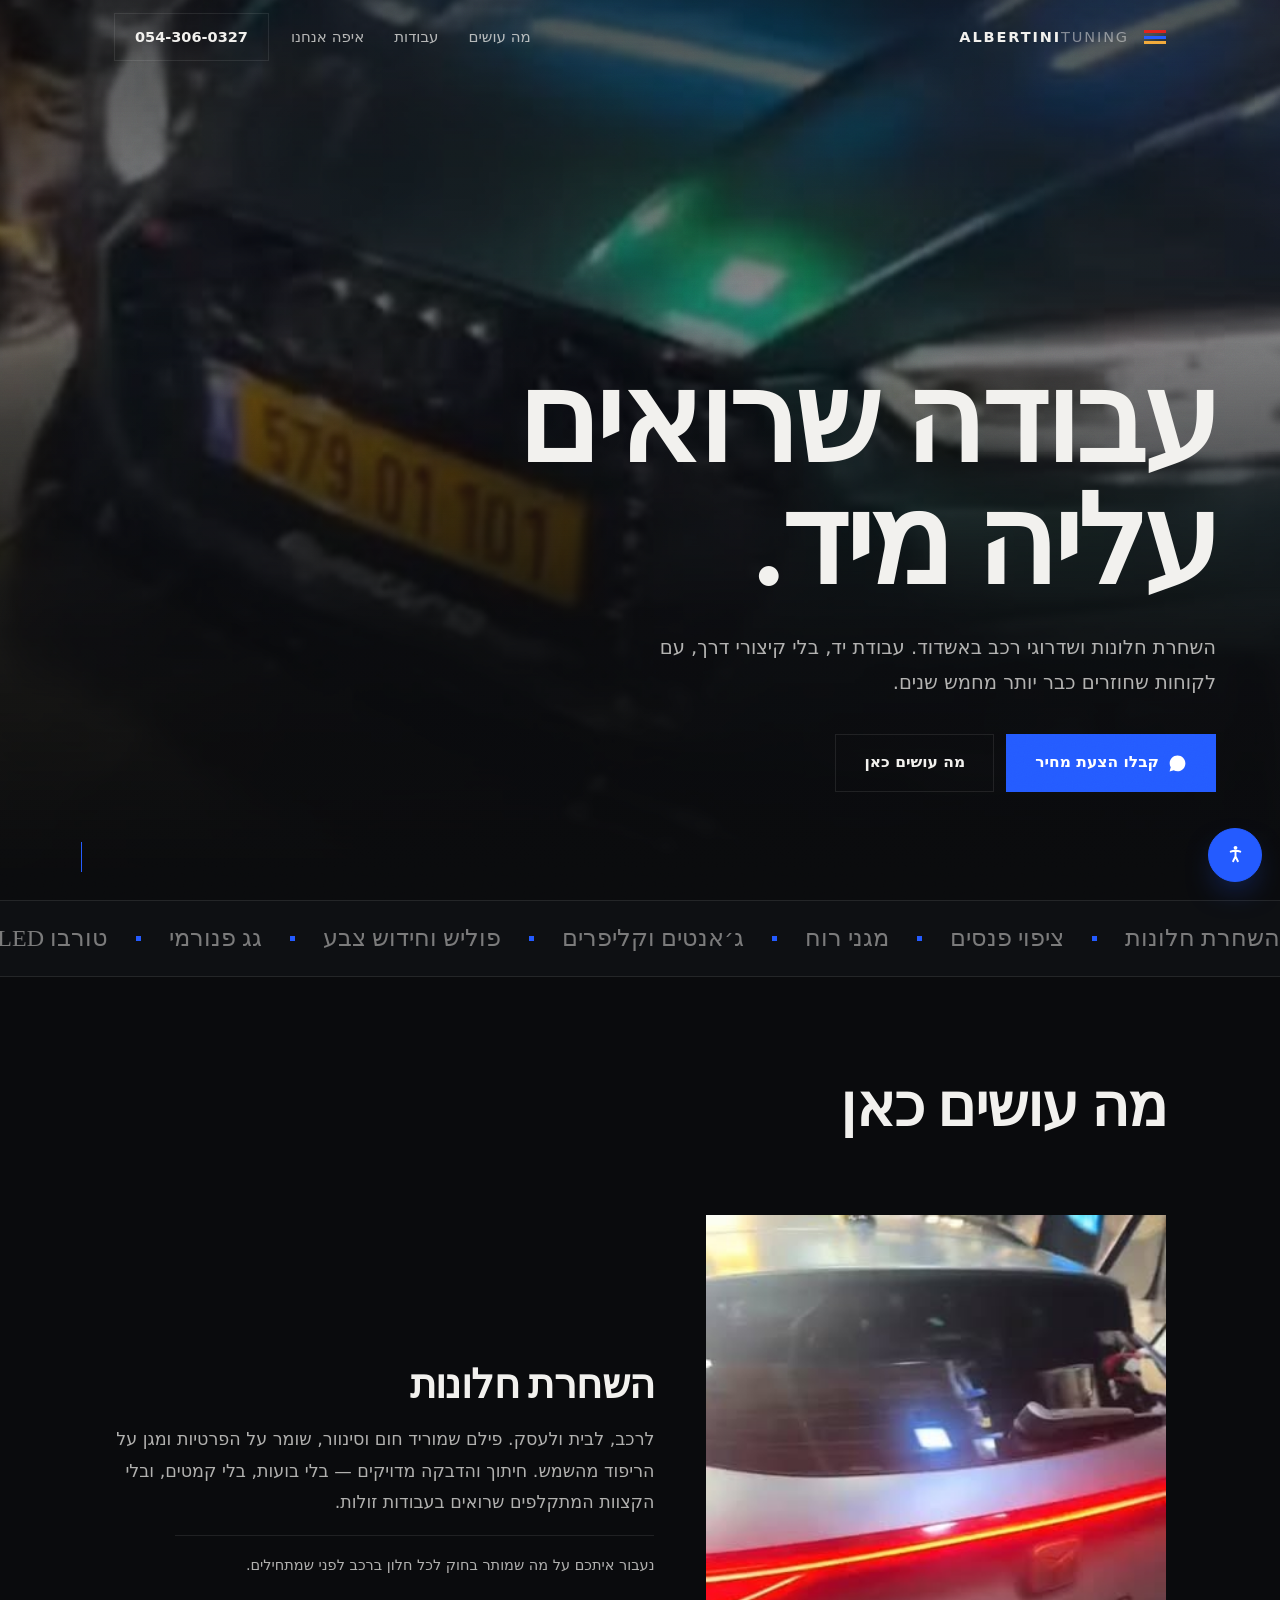
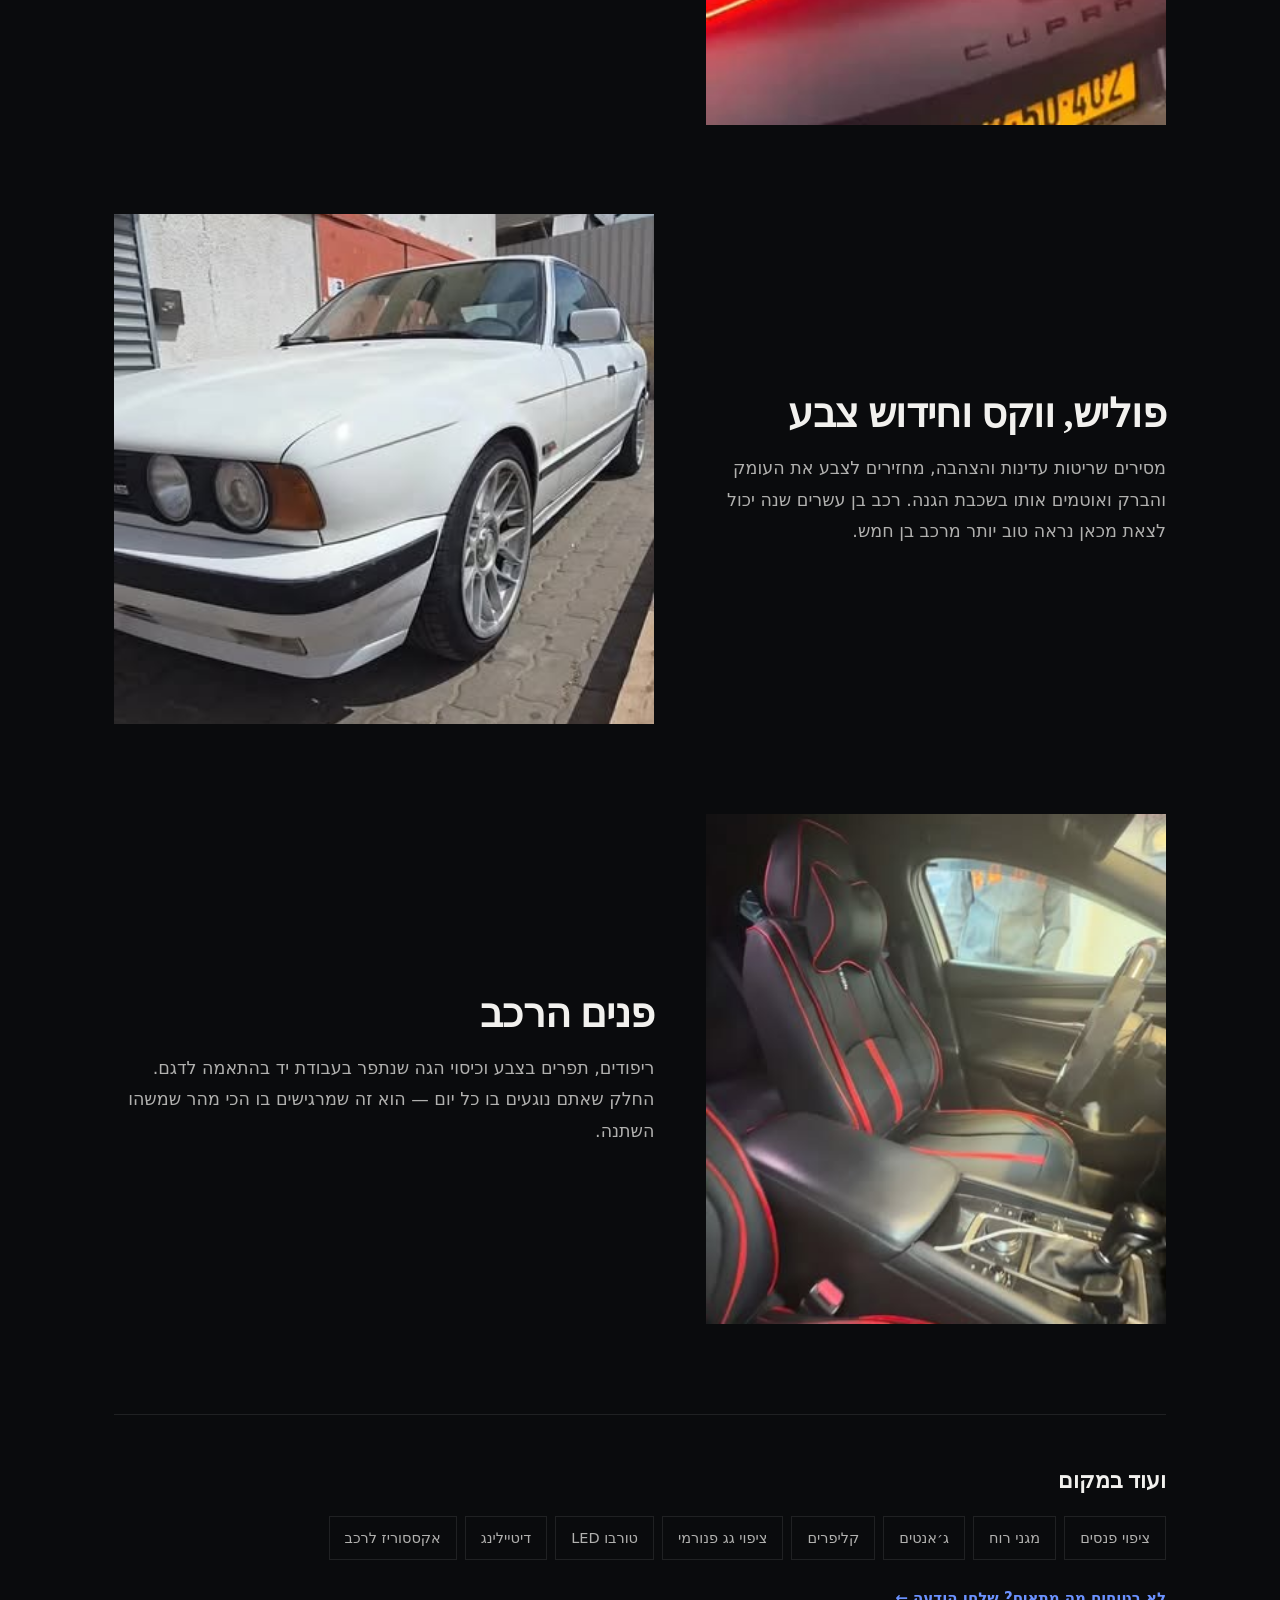
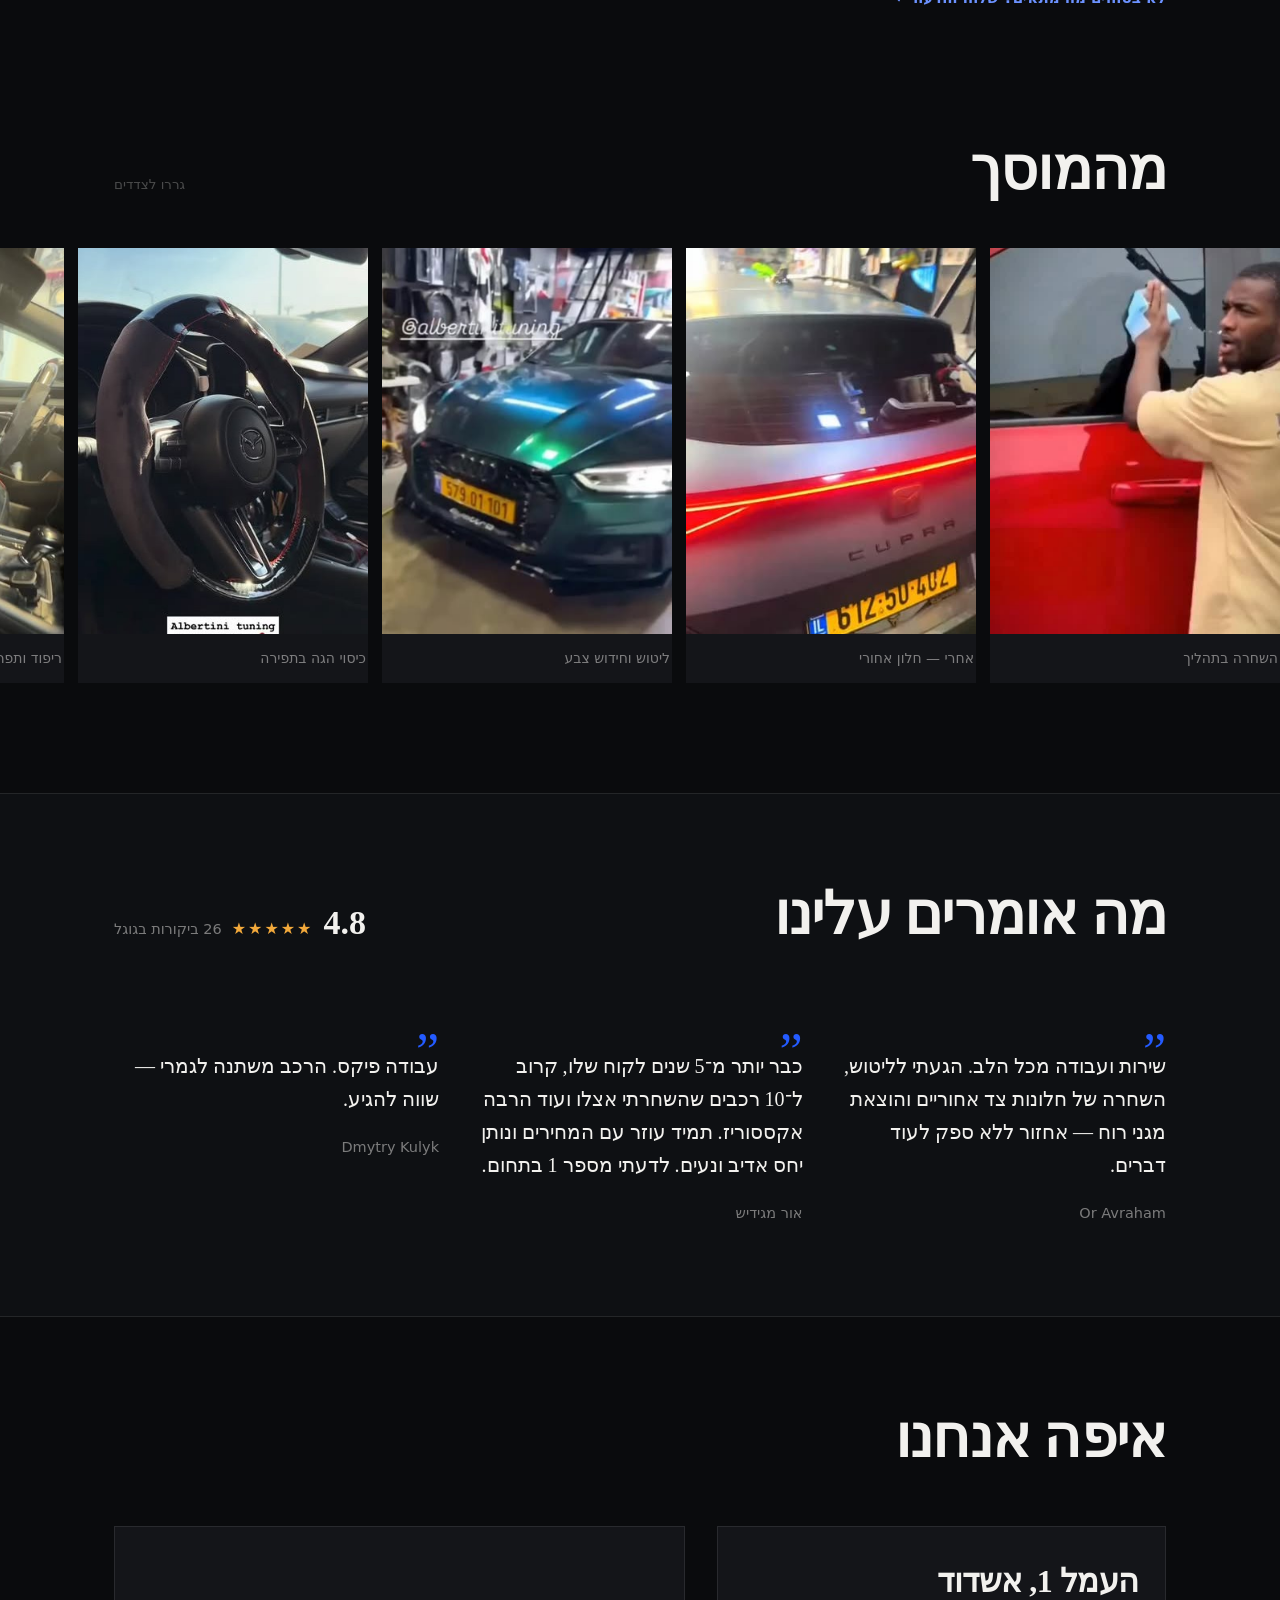
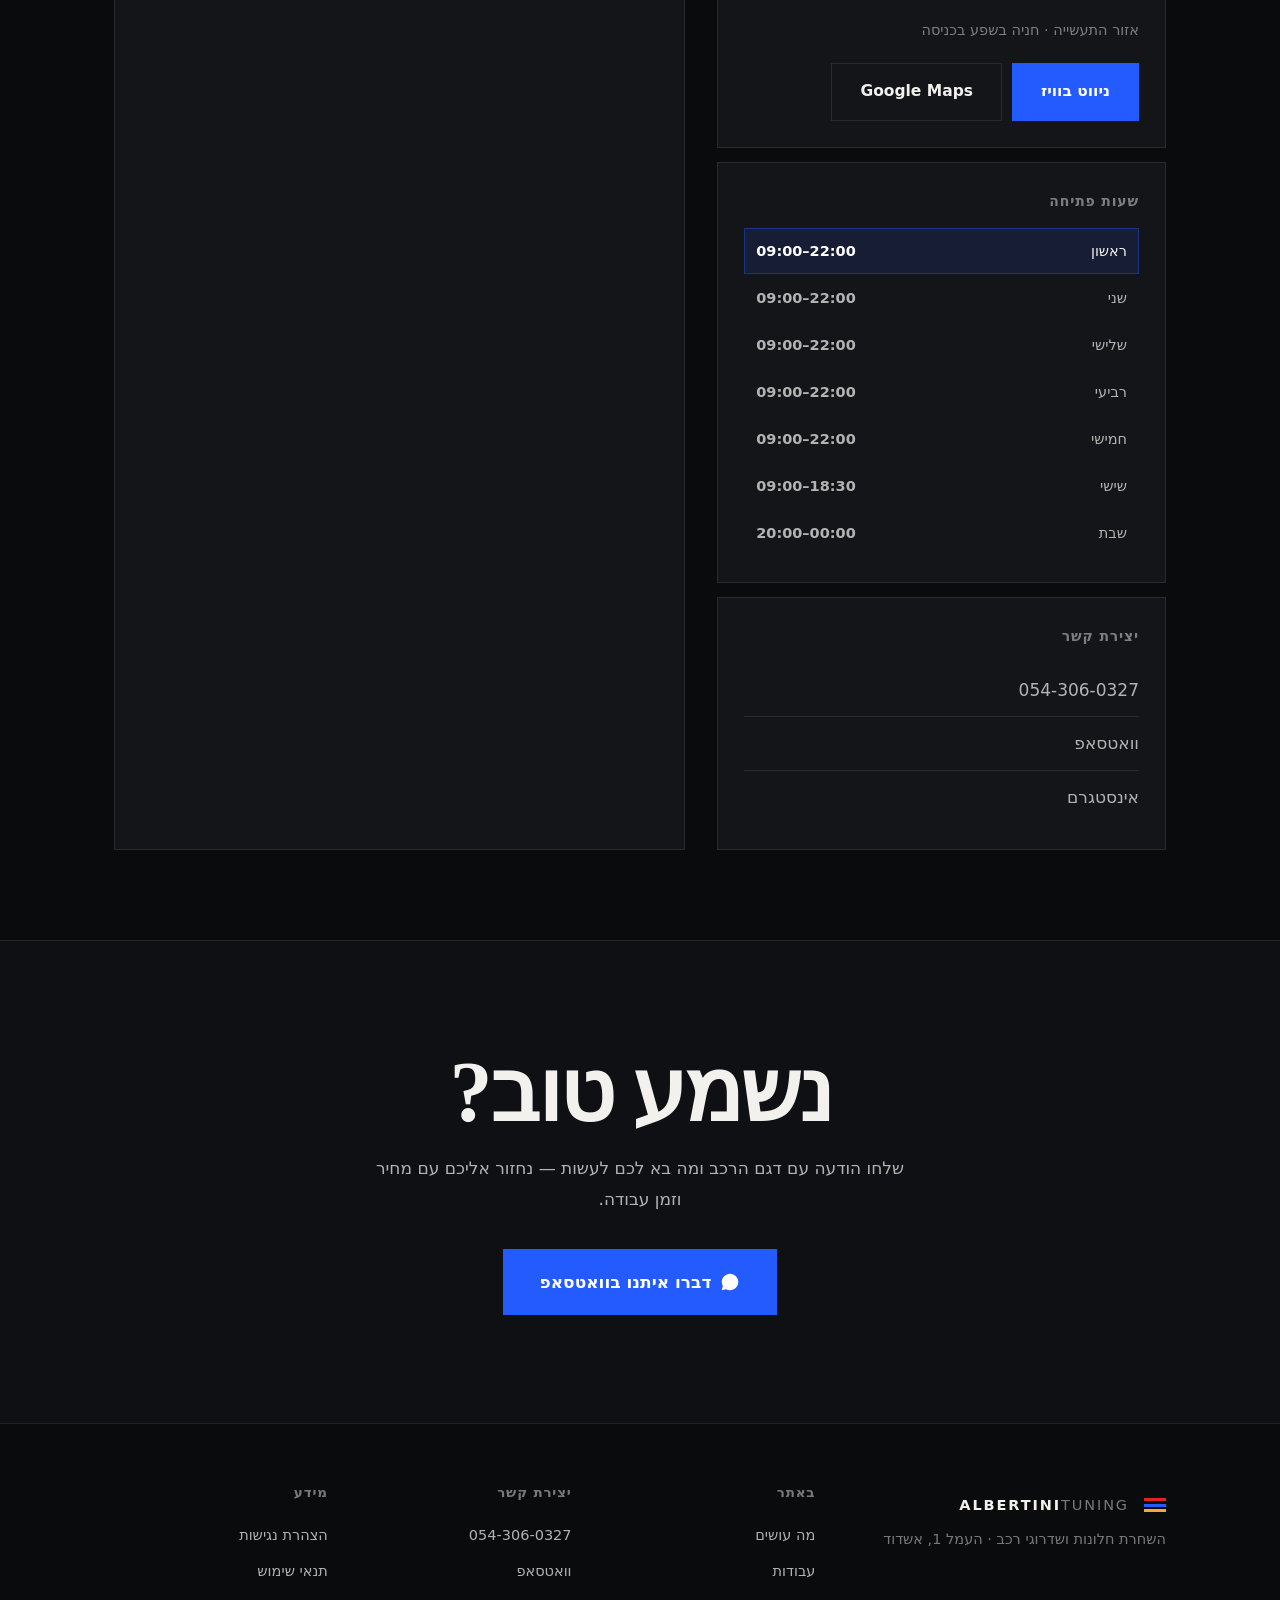
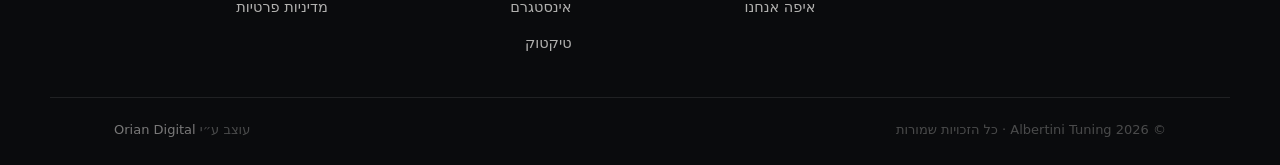
==== commit b913442a: "עיצוב מחדש: טיפוגרפיה אנושית, מבנה עריכתי, בלי סימולטור הכהות לפי הפידבק — האתר קרא כמו תבנית שנוצרה" ====
--- a/index.html
+++ b/index.html
@@ -22,20 +22,18 @@
 
 <link rel="preconnect" href="https://fonts.googleapis.com">
 <link rel="preconnect" href="https://fonts.gstatic.com" crossorigin>
-<link href="https://fonts.googleapis.com/css2?family=Heebo:wght@400;500;700;800;900&family=Assistant:wght@300;400;500;600;700&display=swap" rel="stylesheet">
-
-<link rel="stylesheet" href="assets/styles.css?v=2">
-<link rel="stylesheet" href="assets/a11y.css?v=1">
+<link href="https://fonts.googleapis.com/css2?family=Frank+Ruhl+Libre:wght@400;500;700;900&family=Assistant:wght@300;400;500;600;700&display=swap" rel="stylesheet">
+
+<link rel="stylesheet" href="assets/styles.css?v=4">
+<link rel="stylesheet" href="assets/a11y.css?v=2">
 <script src="assets/a11y.js?v=1"></script>
-<link rel="icon" href="data:image/svg+xml,%3Csvg xmlns='http://www.w3.org/2000/svg' viewBox='0 0 32 32'%3E%3Crect width='32' height='32' rx='7' fill='%230A0B0D'/%3E%3Crect x='6' y='11' width='20' height='3' rx='1.5' fill='%23E1231D'/%3E%3Crect x='6' y='16' width='20' height='3' rx='1.5' fill='%23F2A93B'/%3E%3Crect x='6' y='21' width='20' height='3' rx='1.5' fill='%23245BFF'/%3E%3C/svg%3E">
+<link rel="icon" href="data:image/svg+xml,%3Csvg xmlns='http://www.w3.org/2000/svg' viewBox='0 0 32 32'%3E%3Crect width='32' height='32' rx='7' fill='%230A0B0D'/%3E%3Crect x='6' y='11' width='20' height='3' rx='1.5' fill='%23E1231D'/%3E%3Crect x='6' y='16' width='20' height='3' rx='1.5' fill='%23245BFF'/%3E%3Crect x='6' y='21' width='20' height='3' rx='1.5' fill='%23F2A93B'/%3E%3C/svg%3E">
 
 <script type="application/ld+json">
 {
-  "@context":"https://schema.org",
-  "@type":"AutoDetailing",
+  "@context":"https://schema.org","@type":"AutoDetailing",
   "name":"Albertini Tuning — השחרת חלונות ושדרוגי רכב",
-  "image":"assets/img/hero-car.jpg",
-  "telephone":"+972543060327",
+  "image":"assets/img/hero-car.jpg","telephone":"+972543060327",
   "address":{"@type":"PostalAddress","streetAddress":"העמל 1","addressLocality":"אשדוד","addressCountry":"IL"},
   "geo":{"@type":"GeoCoordinates","latitude":31.8143295,"longitude":34.6696222},
   "aggregateRating":{"@type":"AggregateRating","ratingValue":"4.8","reviewCount":"26"},
@@ -85,9 +83,8 @@
       <span class="wm__txt">ALBERTINI<b>TUNING</b></span>
     </a>
     <nav class="nav__links" aria-label="ניווט ראשי">
-      <a href="#services">שירותים</a>
-      <a href="#tint">בחירת כהות</a>
-      <a href="#work">עבודות</a>
+      <a href="#work">מה עושים</a>
+      <a href="#gallery">עבודות</a>
       <a href="#place">איפה אנחנו</a>
     </nav>
     <a class="btn btn--ghost nav__cta" href="tel:+972543060327">054-306-0327</a>
@@ -97,9 +94,8 @@
 
 <div class="drawer" id="drawer" aria-hidden="true">
   <nav aria-label="ניווט נייד">
-    <a href="#services">שירותים</a>
-    <a href="#tint">בחירת כהות</a>
-    <a href="#work">עבודות</a>
+    <a href="#work">מה עושים</a>
+    <a href="#gallery">עבודות</a>
     <a href="#reviews">ביקורות</a>
     <a href="#place">איפה אנחנו</a>
   </nav>
@@ -113,26 +109,17 @@
     <div class="hero__bg" aria-hidden="true">
       <img src="assets/img/hero-car.jpg" alt="" id="heroImg" fetchpriority="high">
       <span class="hero__veil"></span>
-      <span class="hero__glow"></span>
     </div>
 
     <div class="shell hero__in">
-      <p class="hero__status" id="statusChip">
-        <span class="dot" id="statusDot"></span>
-        <span id="statusTxt">בודק שעות…</span>
-        <em id="statusHrs"></em>
-      </p>
-
       <h1 class="hero__h1">
-        <span class="ln"><i>הרכב שלך</i></span>
-        <span class="ln"><i>יוצא מכאן</i></span>
-        <span class="ln"><i><span class="grad">אחרת לגמרי.</span></i></span>
+        <span class="ln"><i>עבודה שרואים</i></span>
+        <span class="ln"><i>עליה מיד.</i></span>
       </h1>
 
       <p class="hero__lede">
-        השחרת חלונות, ציפוי פנסים, ג׳אנטים, פוליש וחידוש צבע —
-        לכל סוגי הרכב, וגם לבית ולעסק. עבודת יד מדויקת באשדוד,
-        עם יותר מחמש שנים של לקוחות חוזרים.
+        השחרת חלונות ושדרוגי רכב באשדוד. עבודת יד, בלי קיצורי דרך,
+        עם לקוחות שחוזרים כבר יותר מחמש שנים.
       </p>
 
       <div class="hero__acts">
@@ -140,21 +127,17 @@
           <svg viewBox="0 0 24 24" width="19" height="19" aria-hidden="true"><path d="M12.04 2C6.58 2 2.13 6.45 2.13 11.91c0 1.75.46 3.45 1.32 4.95L2 22l5.25-1.38c1.45.79 3.08 1.21 4.79 1.21 5.46 0 9.91-4.45 9.91-9.91S17.5 2 12.04 2z" fill="currentColor"/></svg>
           קבלו הצעת מחיר
         </a>
-        <a class="btn btn--ghost magnetic" href="#tint">איך זה ייראה על הרכב?</a>
-      </div>
-
-      <dl class="hero__facts">
-        <div><dt>4.8</dt><dd>דירוג בגוגל · 26 ביקורות</dd></div>
-        <div><dt>5+</dt><dd>שנים של לקוחות חוזרים</dd></div>
-        <div><dt>10+</dt><dd>סוגי שדרוגים במקום אחד</dd></div>
-      </dl>
-    </div>
+        <a class="btn btn--ghost magnetic" href="#work">מה עושים כאן</a>
+      </div>
+    </div>
+
+    <a class="hero__down" href="#work" aria-label="גללו למטה"><i aria-hidden="true"></i></a>
   </section>
 
   <!-- ===================== MARQUEE ===================== -->
   <div class="marq" aria-hidden="true">
     <div class="marq__track" id="marqTrack">
-      <span>השחרת חלונות רכב</span><i></i>
+      <span>השחרת חלונות</span><i></i>
       <span>ציפוי פנסים</span><i></i>
       <span>מגני רוח</span><i></i>
       <span>ג׳אנטים וקליפרים</span><i></i>
@@ -166,143 +149,99 @@
     </div>
   </div>
 
-  <!-- ===================== SERVICES ===================== -->
-  <section class="serv" id="services">
-    <div class="shell">
-      <div class="head">
-        <h2 class="h2">מה עושים כאן</h2>
-        <p class="lede">הכול תחת קורת גג אחת — מהשחרה קלאסית ועד שדרוגים שמשנים את האופי של הרכב.</p>
-      </div>
-
-      <div class="serv__grid">
-        <article class="sv sv--wide">
-          <div class="sv__img"><img src="assets/img/tint-apply.jpg" alt="הדבקת פילם השחרה על חלון רכב אדום" loading="lazy"></div>
-          <div class="sv__body">
-            <h3>השחרת חלונות</h3>
-            <p>לרכב, לבית ולעסק. פילם איכותי שמוריד חום וסינוור, שומר על הפרטיות ומגן על הריפוד מהשמש. חיתוך והדבקה מדויקים, בלי בועות ובלי קמטים.</p>
-            <span class="sv__tag">השירות המרכזי שלנו</span>
-          </div>
-        </article>
-
-        <article class="sv">
-          <div class="sv__img"><img src="assets/img/led.jpg" alt="פס לד אחורי מותקן על רכב קופרה" loading="lazy"></div>
-          <div class="sv__body"><h3>ציפוי פנסים ותאורה</h3><p>השחרת פנסים בגוונים שונים והתקנת תאורת LED — מראה חד ואגרסיבי, בלי לפגוע בעוצמת התאורה.</p></div>
-        </article>
-
-        <article class="sv">
-          <div class="sv__img"><img src="assets/img/wheel.jpg" alt="הגה רכב עם כיסוי עור תפור בעבודת יד" loading="lazy"></div>
-          <div class="sv__body"><h3>כיסוי הגה בתפירה</h3><p>עור נתפר על ההגה בעבודת יד, בהתאמה מדויקת לדגם — אחיזה נעימה ומראה של רכב יוקרה.</p></div>
-        </article>
-
-        <article class="sv">
-          <div class="sv__img"><img src="assets/img/interior.jpg" alt="פנים רכב עם ריפוד שחור ותפרים אדומים" loading="lazy"></div>
-          <div class="sv__body"><h3>פנים הרכב</h3><p>ריפודים, תפרים בצבע וגימורים פנימיים שמחדשים את תא הנוסעים מקצה לקצה.</p></div>
-        </article>
-
-        <article class="sv">
-          <div class="sv__img"><img src="assets/img/bmw.jpg" alt="רכב לאחר פוליש וחידוש צבע" loading="lazy"></div>
-          <div class="sv__body"><h3>פוליש, ווקס וחידוש צבע</h3><p>מסירים שריטות עדינות ומחזירים לצבע את העומק והברק — כולל דיטיילינג מלא לרכב.</p></div>
-        </article>
-
-        <article class="sv sv--list">
-          <div class="sv__body">
-            <h3>ועוד במקום</h3>
-            <ul class="chips">
-              <li>מגני רוח</li><li>ג׳אנטים</li><li>קליפרים</li>
-              <li>ציפוי גג פנורמי</li><li>דיטיילינג</li><li>אקססוריז לרכב</li>
-            </ul>
-            <a class="lnk" href="https://wa.me/972543060327" target="_blank" rel="noopener">לא בטוחים מה מתאים? שלחו הודעה <span aria-hidden="true">←</span></a>
-          </div>
-        </article>
-      </div>
-    </div>
-  </section>
-
-  <!-- ===================== TINT VISUALISER ===================== -->
-  <section class="tint" id="tint">
-    <div class="shell">
-      <div class="head head--center">
-        <h2 class="h2">כמה כהה זה יהיה?</h2>
-        <p class="lede">גררו את הבורר וראו איך כל רמת כהות נראית מבפנים. אצלנו בעסק נעבור איתכם על מה שמותר בחוק לכל חלון ברכב.</p>
-      </div>
-
-      <div class="tint__demo">
-        <div class="pane" id="pane">
-          <img src="assets/img/bmw.jpg" alt="נוף רחוב מואר — להמחשת רמות הכהות של הפילם" loading="lazy">
-          <span class="pane__film" id="paneFilm"></span>
-          <span class="pane__glare" aria-hidden="true"></span>
-          <span class="pane__seal" aria-hidden="true"></span>
-          <span class="pane__badge" id="paneBadge">70%</span>
-        </div>
-
-        <div class="tint__ui">
-          <div class="tint__read">
-            <span class="tint__num" id="vltNum">70</span><span class="tint__pct">% אור עובר</span>
-            <p class="tint__name" id="vltName">בהיר מאוד</p>
-            <p class="tint__desc" id="vltDesc">כמעט שקוף. מוריד סינוור קל ושומר על ראות מלאה בלילה.</p>
-          </div>
-
-          <label class="tint__slider">
-            <span class="vh">רמת כהות הפילם</span>
-            <input type="range" id="vlt" min="0" max="4" step="1" value="0"
-                   aria-valuetext="70 אחוז אור עובר — בהיר מאוד">
-          </label>
-          <div class="tint__ticks" aria-hidden="true">
-            <span>70%</span><span>50%</span><span>35%</span><span>20%</span><span>5%</span>
-          </div>
-
-          <p class="tint__note">התצוגה להמחשה בלבד — הגוון המדויק תלוי בזכוכית המקורית וברכב עצמו.</p>
-        </div>
-      </div>
-    </div>
-  </section>
-
-  <!-- ===================== WORK ===================== -->
+  <!-- ===================== WHAT WE DO — editorial rows ===================== -->
   <section class="work" id="work">
     <div class="shell">
-      <div class="head">
-        <h2 class="h2">עבודות מהמוסך</h2>
-        <p class="lede">צילומים אמיתיים מתוך העסק — בלי רכבי קטלוג.</p>
-      </div>
+      <h2 class="h2 work__title">מה עושים כאן</h2>
+    </div>
+
+    <article class="row">
+      <div class="row__media"><img src="assets/img/tinted-result.jpg" alt="חלון אחורי מושחר ברכב קופרה לאחר העבודה" loading="lazy"></div>
+      <div class="row__body">
+        <h3>השחרת חלונות</h3>
+        <p>
+          לרכב, לבית ולעסק. פילם שמוריד חום וסינוור, שומר על הפרטיות
+          ומגן על הריפוד מהשמש. חיתוך והדבקה מדויקים — בלי בועות, בלי קמטים,
+          ובלי הקצוות המתקלפים שרואים בעבודות זולות.
+        </p>
+        <p class="row__note">נעבור איתכם על מה שמותר בחוק לכל חלון ברכב לפני שמתחילים.</p>
+      </div>
+    </article>
+
+    <article class="row row--flip">
+      <div class="row__media"><img src="assets/img/bmw.jpg" alt="רכב לאחר פוליש וחידוש צבע" loading="lazy"></div>
+      <div class="row__body">
+        <h3>פוליש, ווקס וחידוש צבע</h3>
+        <p>
+          מסירים שריטות עדינות והצהבה, מחזירים לצבע את העומק והברק
+          ואוטמים אותו בשכבת הגנה. רכב בן עשרים שנה יכול לצאת מכאן
+          נראה טוב יותר מרכב בן חמש.
+        </p>
+      </div>
+    </article>
+
+    <article class="row">
+      <div class="row__media"><img src="assets/img/interior.jpg" alt="פנים רכב עם ריפוד שחור ותפרים אדומים" loading="lazy"></div>
+      <div class="row__body">
+        <h3>פנים הרכב</h3>
+        <p>
+          ריפודים, תפרים בצבע וכיסוי הגה שנתפר בעבודת יד בהתאמה לדגם.
+          החלק שאתם נוגעים בו כל יום — הוא זה שמרגישים בו הכי מהר
+          שמשהו השתנה.
+        </p>
+      </div>
+    </article>
+
+    <div class="shell">
+      <div class="more">
+        <p class="more__t">ועוד במקום</p>
+        <ul class="chips">
+          <li>ציפוי פנסים</li><li>מגני רוח</li><li>ג׳אנטים</li><li>קליפרים</li>
+          <li>ציפוי גג פנורמי</li><li>טורבו LED</li><li>דיטיילינג</li><li>אקססוריז לרכב</li>
+        </ul>
+        <a class="lnk" href="https://wa.me/972543060327" target="_blank" rel="noopener">לא בטוחים מה מתאים? שלחו הודעה <span aria-hidden="true">←</span></a>
+      </div>
+    </div>
+  </section>
+
+  <!-- ===================== GALLERY ===================== -->
+  <section class="gal" id="gallery">
+    <div class="shell gal__head">
+      <h2 class="h2">מהמוסך</h2>
+      <span class="gal__hint">גררו לצדדים</span>
     </div>
 
     <div class="rail" id="rail">
-      <figure class="shot"><img src="assets/img/hero-car.jpg" alt="אאודי בגוון ירוק מטאלי אחרי טיפול" loading="lazy"><figcaption>ליטוש וחידוש צבע</figcaption></figure>
-      <figure class="shot"><img src="assets/img/tint-apply.jpg" alt="הדבקת פילם השחרה בעבודת יד" loading="lazy"><figcaption>השחרת חלונות בתהליך</figcaption></figure>
-      <figure class="shot"><img src="assets/img/led.jpg" alt="פס תאורת לד אחורי" loading="lazy"><figcaption>תאורת LED אחורית</figcaption></figure>
+      <figure class="shot"><img src="assets/img/tint-apply.jpg" alt="הדבקת פילם השחרה בעבודת יד" loading="lazy"><figcaption>השחרה בתהליך</figcaption></figure>
+      <figure class="shot"><img src="assets/img/tinted-result.jpg" alt="חלון אחורי מושחר" loading="lazy"><figcaption>אחרי — חלון אחורי</figcaption></figure>
+      <figure class="shot"><img src="assets/img/hero-car.jpg" alt="אאודי בגוון ירוק מטאלי" loading="lazy"><figcaption>ליטוש וחידוש צבע</figcaption></figure>
       <figure class="shot"><img src="assets/img/wheel.jpg" alt="הגה עם עור תפור" loading="lazy"><figcaption>כיסוי הגה בתפירה</figcaption></figure>
       <figure class="shot"><img src="assets/img/interior.jpg" alt="ריפוד פנים עם תפרים אדומים" loading="lazy"><figcaption>ריפוד ותפרים</figcaption></figure>
       <figure class="shot"><img src="assets/img/bmw.jpg" alt="ב.מ.וו לבנה מחוץ למוסך" loading="lazy"><figcaption>קלאסי, אחרי טיפול</figcaption></figure>
       <figure class="shot"><img src="assets/img/workshop.jpg" alt="המוסך של אלברטיני טיונינג מבפנים" loading="lazy"><figcaption>המוסך שלנו</figcaption></figure>
     </div>
-
-    <div class="shell rail__hint"><span>גררו לצדדים לעוד עבודות</span></div>
   </section>
 
   <!-- ===================== REVIEWS ===================== -->
   <section class="rev" id="reviews">
     <div class="shell">
-      <div class="head head--split">
-        <h2 class="h2">מה הלקוחות אומרים</h2>
-        <div class="score">
-          <b>4.8</b>
-          <span class="stars" aria-label="דירוג 4.8 מתוך 5">★★★★★</span>
-          <em>26 ביקורות בגוגל</em>
-        </div>
+      <div class="rev__top">
+        <h2 class="h2">מה אומרים עלינו</h2>
+        <p class="rev__score"><b>4.8</b> <span class="stars" aria-label="דירוג 4.8 מתוך 5">★★★★★</span> <em>26 ביקורות בגוגל</em></p>
       </div>
 
       <div class="rev__grid">
         <figure class="q">
           <blockquote>שירות ועבודה מכל הלב. הגעתי לליטוש, השחרה של חלונות צד אחוריים והוצאת מגני רוח — אחזור ללא ספק לעוד דברים.</blockquote>
-          <figcaption><b>Or Avraham</b><span>ביקורת בגוגל</span></figcaption>
+          <figcaption>Or Avraham</figcaption>
         </figure>
         <figure class="q">
           <blockquote>כבר יותר מ־5 שנים לקוח שלו, קרוב ל־10 רכבים שהשחרתי אצלו ועוד הרבה אקססוריז. תמיד עוזר עם המחירים ונותן יחס אדיב ונעים. לדעתי מספר 1 בתחום.</blockquote>
-          <figcaption><b>אור מגידיש</b><span>ביקורת בגוגל</span></figcaption>
+          <figcaption>אור מגידיש</figcaption>
         </figure>
         <figure class="q">
           <blockquote>עבודה פיקס. הרכב משתנה לגמרי — שווה להגיע.</blockquote>
-          <figcaption><b>Dmytry Kulyk</b><span>ביקורת בגוגל</span></figcaption>
+          <figcaption>Dmytry Kulyk</figcaption>
         </figure>
       </div>
     </div>
@@ -311,30 +250,21 @@
   <!-- ===================== PLACE ===================== -->
   <section class="place" id="place">
     <div class="shell">
-      <div class="head">
-        <h2 class="h2">איפה אנחנו</h2>
-        <p class="lede">אזור התעשייה של אשדוד, חניה בשפע ממש בכניסה. אפשר לקפוץ בלי תיאום — אבל עדיף להתקשר לפני, כדי שנשמור לכם זמן.</p>
-      </div>
+      <h2 class="h2 place__title">איפה אנחנו</h2>
 
       <div class="place__grid">
         <div class="place__info">
-          <div class="card card--addr">
-            <h3>הכתובת</h3>
+          <div class="card">
             <p class="addr">העמל 1, אשדוד</p>
+            <p class="addr__sub">אזור התעשייה · חניה בשפע בכניסה</p>
             <div class="place__nav">
-              <a class="btn btn--fill" href="https://waze.com/ul?ll=31.8143295,34.6696222&navigate=yes" target="_blank" rel="noopener">
-                <svg viewBox="0 0 24 24" width="18" height="18" aria-hidden="true"><path d="M12 2a9 9 0 0 0-9 9c0 1.9.6 3.4 1.7 4.8.5.7.4 1.3.1 2-.2.5-.5 1-.5 1.4 0 .6.5 1 1.1 1 .6 0 1.2-.3 1.8-.6.6-.3 1.1-.4 1.7-.2 1.2.4 2.4.6 3.6.5 4.6-.2 8.5-3.9 8.5-8.9A9 9 0 0 0 12 2z" fill="none" stroke="currentColor" stroke-width="1.8"/><circle cx="9.3" cy="10" r="1.1" fill="currentColor"/><circle cx="14.7" cy="10" r="1.1" fill="currentColor"/><path d="M9.5 13.6a3.2 3.2 0 0 0 5 0" fill="none" stroke="currentColor" stroke-width="1.6" stroke-linecap="round"/></svg>
-                ניווט בוויז
-              </a>
-              <a class="btn btn--ghost" href="https://www.google.com/maps/dir/?api=1&destination=31.8143295,34.6696222" target="_blank" rel="noopener">
-                <svg viewBox="0 0 24 24" width="18" height="18" aria-hidden="true"><path d="M12 21s7-6.3 7-11a7 7 0 1 0-14 0c0 4.7 7 11 7 11z" fill="none" stroke="currentColor" stroke-width="1.8"/><circle cx="12" cy="10" r="2.6" fill="none" stroke="currentColor" stroke-width="1.8"/></svg>
-                Google Maps
-              </a>
+              <a class="btn btn--fill" href="https://waze.com/ul?ll=31.8143295,34.6696222&navigate=yes" target="_blank" rel="noopener">ניווט בוויז</a>
+              <a class="btn btn--ghost" href="https://www.google.com/maps/dir/?api=1&destination=31.8143295,34.6696222" target="_blank" rel="noopener">Google Maps</a>
             </div>
           </div>
 
-          <div class="card card--hours">
-            <h3>שעות פתיחה</h3>
+          <div class="card">
+            <h3 class="card__t">שעות פתיחה</h3>
             <ul class="hrs" id="hrs">
               <li data-day="0"><span>ראשון</span><b>09:00–22:00</b></li>
               <li data-day="1"><span>שני</span><b>09:00–22:00</b></li>
@@ -346,20 +276,11 @@
             </ul>
           </div>
 
-          <div class="card card--call">
-            <h3>יצירת קשר</h3>
-            <a class="row" href="tel:+972543060327">
-              <svg viewBox="0 0 24 24" width="18" height="18" aria-hidden="true"><path d="M6.6 3h3l1.5 4-2 1.4a12 12 0 0 0 5.5 5.5l1.4-2 4 1.5v3a2 2 0 0 1-2.2 2A16.9 16.9 0 0 1 4.6 5.2 2 2 0 0 1 6.6 3z" fill="none" stroke="currentColor" stroke-width="1.7" stroke-linejoin="round"/></svg>
-              054-306-0327
-            </a>
-            <a class="row" href="https://wa.me/972543060327" target="_blank" rel="noopener">
-              <svg viewBox="0 0 24 24" width="18" height="18" aria-hidden="true"><path d="M12.04 2C6.58 2 2.13 6.45 2.13 11.91c0 1.75.46 3.45 1.32 4.95L2 22l5.25-1.38c1.45.79 3.08 1.21 4.79 1.21 5.46 0 9.91-4.45 9.91-9.91S17.5 2 12.04 2z" fill="currentColor"/></svg>
-              וואטסאפ
-            </a>
-            <a class="row" href="https://www.instagram.com/albertinituning/" target="_blank" rel="noopener">
-              <svg viewBox="0 0 24 24" width="18" height="18" aria-hidden="true"><rect x="3" y="3" width="18" height="18" rx="5" fill="none" stroke="currentColor" stroke-width="1.7"/><circle cx="12" cy="12" r="3.8" fill="none" stroke="currentColor" stroke-width="1.7"/><circle cx="17.2" cy="6.8" r="1.1" fill="currentColor"/></svg>
-              @albertinituning
-            </a>
+          <div class="card">
+            <h3 class="card__t">יצירת קשר</h3>
+            <a class="row-link" href="tel:+972543060327">054-306-0327</a>
+            <a class="row-link" href="https://wa.me/972543060327" target="_blank" rel="noopener">וואטסאפ</a>
+            <a class="row-link" href="https://www.instagram.com/albertinituning/" target="_blank" rel="noopener">אינסטגרם</a>
           </div>
         </div>
 
@@ -376,7 +297,7 @@
   <!-- ===================== CTA ===================== -->
   <section class="cta" id="contact">
     <div class="shell cta__in">
-      <h2 class="cta__h"><span class="ln"><i>מוכנים לשדרג?</i></span></h2>
+      <h2 class="cta__h"><span class="ln"><i>נשמע טוב?</i></span></h2>
       <p>שלחו הודעה עם דגם הרכב ומה בא לכם לעשות — נחזור אליכם עם מחיר וזמן עבודה.</p>
       <a class="btn btn--fill btn--lg magnetic" href="https://wa.me/972543060327?text=%D7%94%D7%99%D7%99%2C%20%D7%90%D7%A9%D7%9E%D7%97%20%D7%9C%D7%A7%D7%91%D7%9C%20%D7%94%D7%A6%D7%A2%D7%AA%20%D7%9E%D7%97%D7%99%D7%A8" target="_blank" rel="noopener">
         <svg viewBox="0 0 24 24" width="20" height="20" aria-hidden="true"><path d="M12.04 2C6.58 2 2.13 6.45 2.13 11.91c0 1.75.46 3.45 1.32 4.95L2 22l5.25-1.38c1.45.79 3.08 1.21 4.79 1.21 5.46 0 9.91-4.45 9.91-9.91S17.5 2 12.04 2z" fill="currentColor"/></svg>
@@ -397,10 +318,9 @@
       <p>השחרת חלונות ושדרוגי רכב · העמל 1, אשדוד</p>
     </div>
     <div class="foot__col">
-      <h3>ניווט</h3>
-      <a href="#services">שירותים</a>
-      <a href="#tint">בחירת כהות</a>
-      <a href="#work">עבודות</a>
+      <h3>באתר</h3>
+      <a href="#work">מה עושים</a>
+      <a href="#gallery">עבודות</a>
       <a href="#place">איפה אנחנו</a>
     </div>
     <div class="foot__col">
@@ -428,6 +348,6 @@
   קבלו הצעת מחיר
 </a>
 
-<script src="assets/app.js?v=1"></script>
+<script src="assets/app.js?v=2"></script>
 </body>
 </html>
--- a/assets/styles.css
+++ b/assets/styles.css
@@ -1,39 +1,35 @@
 /* ==========================================================================
-   Albertini Tuning — dark automotive.
-   Carbon base, brand blue edge-light, chrome display type. Hebrew / RTL.
+   Albertini Tuning — dark automotive, editorial.
+   Frank Ruhl Libre (Hebrew serif) for display, Assistant for text.
+   Brand colours are the shop's own logo stripes: red / blue / gold.
    ========================================================================== */
 
 :root{
   --bg:#0A0B0D;
-  --bg-2:#0F1116;
-  --card:#14161C;
-  --card-2:#1A1D25;
-
-  --ink:#F4F5F7;
-  --ink-2:rgba(244,245,247,.74);
-  --ink-3:rgba(244,245,247,.52);
-  --ink-4:rgba(244,245,247,.34);
-  --line:rgba(255,255,255,.10);
-  --line-2:rgba(255,255,255,.06);
-
-  /* brand — taken from their own logo */
+  --bg-2:#0E1013;
+  --card:#141519;
+
+  --ink:#F2F1EE;
+  --ink-2:rgba(242,241,238,.72);
+  --ink-3:rgba(242,241,238,.48);
+  --ink-4:rgba(242,241,238,.28);
+  --line:rgba(255,255,255,.09);
+
+  /* the Armenian flag stripes from their logo */
+  --red:#E1231D;
   --blue:#245BFF;
-  --blue-2:#5B85FF;
-  --blue-glow:rgba(36,91,255,.45);
-  --red:#E1231D;
   --gold:#F2A93B;
-
-  --ok:#3FBF6A;
-
-  --disp:'Heebo',system-ui,sans-serif;
-  --body:'Assistant',system-ui,sans-serif;
+  --blue-2:#6C92FF;
+
+  --serif:'Frank Ruhl Libre',Georgia,serif;
+  --sans:'Assistant',system-ui,sans-serif;
 
   --ease:cubic-bezier(.22,.61,.36,1);
   --out:cubic-bezier(.16,1,.3,1);
 
-  --shell:1240px;
-  --gut:clamp(18px,5vw,64px);
-  --nav-h:76px;
+  --shell:1180px;
+  --gut:clamp(20px,5vw,72px);
+  --nav-h:74px;
 }
 
 *,*::before,*::after{margin:0;padding:0;box-sizing:border-box}
@@ -42,7 +38,7 @@
 
 body{
   background:var(--bg);color:var(--ink);
-  font-family:var(--body);font-size:17px;line-height:1.75;font-weight:400;
+  font-family:var(--sans);font-size:17px;line-height:1.8;font-weight:400;
   overflow-x:hidden;-webkit-font-smoothing:antialiased;-moz-osx-font-smoothing:grayscale;
 }
 img{display:block;max-width:100%}
@@ -51,68 +47,51 @@
 ::selection{background:var(--blue);color:#fff}
 
 .shell{width:min(var(--shell),100%);margin-inline:auto;padding-inline:var(--gut)}
-section[id]{scroll-margin-top:calc(var(--nav-h) + 14px)}
-.vh{position:absolute;width:1px;height:1px;overflow:hidden;clip:rect(0 0 0 0);white-space:nowrap}
+section[id]{scroll-margin-top:calc(var(--nav-h) + 10px)}
 
 .skip{position:fixed;inset-inline-start:50%;top:-80px;z-index:9999;transform:translateX(50%);
-  padding:12px 22px;background:var(--blue);color:#fff;font-weight:700;border-radius:0 0 10px 10px;transition:top .2s var(--ease)}
+  padding:12px 22px;background:var(--blue);color:#fff;font-weight:700;transition:top .2s var(--ease)}
 .skip:focus{top:0}
 :focus-visible{outline:2px solid var(--blue-2);outline-offset:3px}
 
-/* grain — keeps the flat dark from looking like a plastic template */
-.grain{position:fixed;inset:0;z-index:9000;pointer-events:none;opacity:.16;mix-blend-mode:overlay;
+.grain{position:fixed;inset:0;z-index:9000;pointer-events:none;opacity:.14;mix-blend-mode:overlay;
   background-image:url("data:image/svg+xml;utf8,<svg xmlns='http://www.w3.org/2000/svg' width='140' height='140'><filter id='n'><feTurbulence type='fractalNoise' baseFrequency='.9' numOctaves='3'/></filter><rect width='140' height='140' filter='url(%23n)' opacity='.5'/></svg>")}
 
 /* ---------- type ---------- */
-.h2{font-family:var(--disp);font-weight:900;letter-spacing:-.03em;line-height:1.02;
-  font-size:clamp(30px,5.6vw,60px)}
-.lede{color:var(--ink-2);font-size:clamp(15.5px,1.8vw,18px);max-width:62ch;margin-top:14px}
-.head{margin-bottom:clamp(34px,5vw,58px)}
-.head--center{text-align:center}
-.head--center .lede{margin-inline:auto}
-.head--split{display:flex;align-items:flex-end;justify-content:space-between;gap:24px;flex-wrap:wrap}
-
-.grad{background:linear-gradient(100deg,#fff 0%,#8FA9FF 38%,var(--blue) 62%,#fff 100%);
-  -webkit-background-clip:text;background-clip:text;color:transparent}
+.h2{font-family:var(--serif);font-weight:700;letter-spacing:-.015em;line-height:1.08;
+  font-size:clamp(31px,5.2vw,58px)}
 
 /* line-clip reveal */
 .ln{display:block;overflow:hidden}
-.ln>i{display:block;font-style:normal;transform:translateY(106%)}
-.is-live .ln>i{transform:translateY(0);transition:transform 1.05s var(--out)}
-.is-live .ln:nth-child(2)>i{transition-delay:.09s}
-.is-live .ln:nth-child(3)>i{transition-delay:.18s}
+.ln>i{display:block;font-style:normal;transform:translateY(108%)}
+.is-live .ln>i{transform:translateY(0);transition:transform 1.1s var(--out)}
+.is-live .ln:nth-child(2)>i{transition-delay:.10s}
 
 /* scroll reveal */
-.rise{opacity:0;transform:translateY(24px)}
-.rise.in{opacity:1;transform:none;transition:opacity .8s var(--out),transform .8s var(--out)}
-
-/* ---------- wordmark ---------- */
+.rise{opacity:0;transform:translateY(22px)}
+.rise.in{opacity:1;transform:none;transition:opacity .85s var(--out),transform .85s var(--out)}
+
+/* ---------- wordmark (Armenian stripes) ---------- */
 .wm{display:inline-flex;align-items:center;gap:10px}
 .wm__bars{display:grid;gap:2.5px;flex:none}
-.wm__bars i{display:block;width:22px;height:3px;border-radius:2px}
+.wm__bars i{display:block;width:22px;height:3px}
 .wm__bars i:nth-child(1){background:var(--red)}
-.wm__bars i:nth-child(2){background:var(--gold);width:17px}
-.wm__bars i:nth-child(3){background:var(--blue)}
-.wm__txt{font-family:var(--disp);font-weight:900;font-size:15px;letter-spacing:.02em;line-height:1}
+.wm__bars i:nth-child(2){background:var(--blue)}
+.wm__bars i:nth-child(3){background:var(--gold)}
+.wm__txt{font-family:var(--sans);font-weight:700;font-size:14.5px;letter-spacing:.13em;line-height:1}
 .wm__txt b{font-weight:400;color:var(--ink-3);margin-inline-start:5px}
-.wm--lg .wm__bars i{width:40px;height:5px}
-.wm--lg .wm__bars i:nth-child(2){width:30px}
-.wm--lg .wm__txt{font-size:26px}
+.wm--lg .wm__bars i{width:44px;height:5px}
+.wm--lg .wm__txt{font-size:22px;letter-spacing:.16em}
 
 /* ---------- buttons ---------- */
 .btn{display:inline-flex;align-items:center;justify-content:center;gap:9px;
-  padding:14px 26px;font-family:var(--disp);font-weight:700;font-size:15.5px;
-  border:1px solid transparent;position:relative;isolation:isolate;overflow:hidden;
-  transition:transform .3s var(--out),color .3s,border-color .3s,box-shadow .3s;
-  clip-path:polygon(0 0,100% 0,100% calc(100% - 12px),calc(100% - 12px) 100%,0 100%)}
-.btn--fill{background:var(--blue);color:#fff;box-shadow:0 12px 34px -14px var(--blue-glow)}
-.btn--fill::before{content:'';position:absolute;inset:0;z-index:-1;background:linear-gradient(100deg,#3A6BFF,#1741D6);
-  transform:translateY(101%);transition:transform .4s var(--out)}
-.btn--fill:hover{box-shadow:0 16px 40px -12px var(--blue-glow);transform:translateY(-2px)}
-.btn--fill:hover::before{transform:translateY(0)}
-.btn--ghost{border-color:var(--line);color:var(--ink);background:rgba(255,255,255,.03)}
-.btn--ghost:hover{border-color:var(--blue);color:#fff;background:rgba(36,91,255,.12)}
-.btn--lg{padding:17px 34px;font-size:17px}
+  padding:14px 28px;font-family:var(--sans);font-weight:600;font-size:15.5px;
+  border:1px solid transparent;transition:background .3s,color .3s,border-color .3s,transform .3s var(--out)}
+.btn--fill{background:var(--blue);color:#fff}
+.btn--fill:hover{background:#1741D6;transform:translateY(-2px)}
+.btn--ghost{border-color:var(--line);color:var(--ink)}
+.btn--ghost:hover{border-color:var(--ink);background:rgba(255,255,255,.05)}
+.btn--lg{padding:17px 36px;font-size:17px}
 
 /* ==========================================================================
    LOADER
@@ -121,25 +100,25 @@
   transition:opacity .6s var(--ease),visibility .6s}
 .ldr.done{opacity:0;visibility:hidden}
 .ldr__in{display:grid;justify-items:center;gap:22px}
-.ldr__bar{display:block;width:190px;height:2px;background:rgba(255,255,255,.12);overflow:hidden}
-.ldr__bar i{display:block;height:100%;width:0;background:linear-gradient(90deg,var(--red),var(--gold),var(--blue));
-  animation:load 1.5s var(--ease) forwards}
+.ldr__bar{display:block;width:180px;height:2px;background:rgba(255,255,255,.12);overflow:hidden}
+.ldr__bar i{display:block;height:100%;width:0;background:linear-gradient(90deg,var(--red),var(--blue),var(--gold));
+  animation:load 1.4s var(--ease) forwards}
 @keyframes load{to{width:100%}}
 
 /* ==========================================================================
    NAV
    ========================================================================== */
-.nav{position:fixed;top:0;inset-inline:0;z-index:800;transition:background .35s var(--ease),box-shadow .35s,backdrop-filter .35s}
-.nav.is-stuck{background:rgba(10,11,13,.78);backdrop-filter:blur(16px) saturate(150%);
-  -webkit-backdrop-filter:blur(16px) saturate(150%);box-shadow:0 1px 0 var(--line)}
+.nav{position:fixed;top:0;inset-inline:0;z-index:800;transition:background .35s var(--ease),box-shadow .35s}
+.nav.is-stuck{background:rgba(10,11,13,.82);backdrop-filter:blur(14px) saturate(140%);
+  -webkit-backdrop-filter:blur(14px) saturate(140%);box-shadow:0 1px 0 var(--line)}
 .nav__in{display:flex;align-items:center;gap:22px;height:var(--nav-h)}
-.nav__links{display:flex;gap:28px;margin-inline-start:auto}
-.nav__links a{font-size:15px;font-weight:500;color:var(--ink-2);position:relative;transition:color .25s}
-.nav__links a::after{content:'';position:absolute;inset-inline-start:0;bottom:-7px;height:2px;width:0;
-  background:var(--blue);transition:width .32s var(--out)}
+.nav__links{display:flex;gap:30px;margin-inline-start:auto}
+.nav__links a{font-size:15px;color:var(--ink-2);position:relative;transition:color .25s}
+.nav__links a::after{content:'';position:absolute;inset-inline-start:0;bottom:-6px;height:1.5px;width:0;
+  background:var(--blue);transition:width .3s var(--out)}
 .nav__links a:hover{color:var(--ink)}
 .nav__links a:hover::after{width:100%}
-.nav__cta{padding:11px 20px;font-size:14.5px}
+.nav__cta{padding:10px 20px;font-size:14.5px}
 
 .burger{display:none;width:44px;height:44px;flex-direction:column;align-items:center;justify-content:center;gap:6px;margin-inline-start:auto}
 .burger span{display:block;width:22px;height:2px;background:var(--ink);transition:transform .3s var(--ease)}
@@ -147,206 +126,143 @@
 .nav.is-open .burger span:nth-child(2){transform:translateY(-4px) rotate(-45deg)}
 
 .drawer{position:fixed;inset:0;z-index:790;background:var(--bg);display:flex;flex-direction:column;
-  align-items:center;justify-content:center;gap:26px;opacity:0;visibility:hidden;transition:opacity .35s var(--ease),visibility .35s}
+  align-items:center;justify-content:center;gap:28px;opacity:0;visibility:hidden;transition:opacity .35s var(--ease),visibility .35s}
 .drawer.is-open{opacity:1;visibility:visible}
-.drawer nav{display:grid;justify-items:center;gap:6px}
-.drawer nav a{font-family:var(--disp);font-weight:800;font-size:clamp(26px,7.5vw,40px);letter-spacing:-.02em}
+.drawer nav{display:grid;justify-items:center;gap:10px}
+.drawer nav a{font-family:var(--serif);font-weight:700;font-size:clamp(28px,8vw,42px)}
 .drawer nav a:hover{color:var(--blue-2)}
 
-@media (max-width:940px){
-  .nav__links,.nav__cta{display:none}
-  .burger{display:flex}
-}
+@media (max-width:900px){ .nav__links,.nav__cta{display:none} .burger{display:flex} }
 
 /* ==========================================================================
    HERO
    ========================================================================== */
 .hero{position:relative;min-height:100svh;display:flex;align-items:flex-end;
-  padding:calc(var(--nav-h) + 40px) 0 clamp(40px,7vh,80px);overflow:hidden}
+  padding:calc(var(--nav-h) + 40px) 0 clamp(70px,12vh,120px);overflow:hidden}
 .hero__bg{position:absolute;inset:0;z-index:0}
-.hero__bg img{width:100%;height:100%;object-fit:cover;object-position:50% 66%;
-  filter:saturate(1.05) contrast(1.06);will-change:transform}
+.hero__bg img{width:100%;height:100%;object-fit:cover;object-position:50% 66%;will-change:transform}
 .hero__veil{position:absolute;inset:0;
-  background:
-    linear-gradient(to top,var(--bg) 4%,rgba(10,11,13,.86) 32%,rgba(10,11,13,.55) 62%,rgba(10,11,13,.72) 100%),
-    radial-gradient(120% 80% at 78% 30%,transparent 0%,rgba(10,11,13,.5) 70%)}
-.hero__glow{position:absolute;inset-inline-end:-10%;top:8%;width:60vw;height:60vw;max-width:780px;max-height:780px;
-  background:radial-gradient(circle,var(--blue-glow),transparent 62%);filter:blur(30px);opacity:.5;pointer-events:none}
+  background:linear-gradient(to top,var(--bg) 3%,rgba(10,11,13,.9) 30%,rgba(10,11,13,.5) 66%,rgba(10,11,13,.72) 100%)}
 .hero__in{position:relative;z-index:2;width:100%}
 
-.hero__status{display:inline-flex;align-items:center;gap:10px;margin-bottom:26px;
-  padding:9px 16px;border:1px solid var(--line);border-radius:100px;background:rgba(255,255,255,.05);
-  backdrop-filter:blur(8px);font-size:13.5px;color:var(--ink-2)}
-.hero__status .dot{width:8px;height:8px;border-radius:50%;background:var(--ink-4);flex:none}
-.hero__status.open .dot{background:var(--ok);box-shadow:0 0 0 4px rgba(63,191,106,.18);animation:pulse 2.4s var(--ease) infinite}
-.hero__status.shut .dot{background:var(--red)}
-.hero__status em{font-style:normal;color:var(--ink-3)}
-@keyframes pulse{0%{box-shadow:0 0 0 0 rgba(63,191,106,.4)}70%{box-shadow:0 0 0 10px rgba(63,191,106,0)}100%{box-shadow:0 0 0 0 rgba(63,191,106,0)}}
-
-.hero__h1{font-family:var(--disp);font-weight:900;letter-spacing:-.045em;line-height:.95;
-  font-size:clamp(44px,9.6vw,124px);margin-bottom:24px}
-.hero__lede{color:var(--ink-2);font-size:clamp(15.5px,1.9vw,19px);max-width:56ch}
-.hero__acts{display:flex;flex-wrap:wrap;gap:12px;margin-top:32px}
-
-.hero__facts{display:flex;flex-wrap:wrap;gap:clamp(24px,5vw,64px);margin-top:clamp(34px,5vh,54px);
-  padding-top:26px;border-top:1px solid var(--line)}
-.hero__facts dt{font-family:var(--disp);font-weight:900;font-size:clamp(26px,3.4vw,38px);line-height:1;letter-spacing:-.02em}
-.hero__facts dd{color:var(--ink-3);font-size:13.5px;margin-top:6px}
-
-/* ==========================================================================
-   MARQUEE  (CSS-driven, never a JS tween)
-   ========================================================================== */
-.marq{border-block:1px solid var(--line);background:var(--bg-2);overflow:hidden;padding:15px 0}
-.marq__track{display:flex;align-items:center;gap:26px;width:max-content;animation:marq 38s linear infinite}
-.marq__track span{font-family:var(--disp);font-weight:800;font-size:clamp(15px,2vw,21px);
-  color:var(--ink-3);white-space:nowrap;letter-spacing:-.01em}
-.marq__track i{width:6px;height:6px;border-radius:50%;background:var(--blue);flex:none}
+.hero__h1{font-family:var(--serif);font-weight:700;letter-spacing:-.025em;line-height:1;
+  font-size:clamp(46px,10vw,122px);margin-bottom:26px}
+.hero__lede{color:var(--ink-2);font-size:clamp(16px,1.9vw,19.5px);max-width:46ch}
+.hero__acts{display:flex;flex-wrap:wrap;gap:12px;margin-top:34px}
+
+.hero__down{position:absolute;bottom:26px;inset-inline-end:var(--gut);z-index:2;
+  width:34px;height:34px;display:grid;place-items:center}
+.hero__down i{display:block;width:1px;height:30px;background:linear-gradient(var(--ink-4),transparent);position:relative;overflow:hidden}
+.hero__down i::after{content:'';position:absolute;inset:0;background:var(--blue);animation:drop 2.2s var(--ease) infinite}
+@keyframes drop{0%{transform:translateY(-100%)}60%,100%{transform:translateY(100%)}}
+@media (max-width:900px){ .hero__down{display:none} }
+
+/* ==========================================================================
+   MARQUEE (CSS-driven)
+   ========================================================================== */
+.marq{border-block:1px solid var(--line);background:var(--bg-2);overflow:hidden;padding:16px 0}
+.marq__track{display:flex;align-items:center;gap:28px;width:max-content;animation:marq 40s linear infinite}
+.marq__track span{font-family:var(--serif);font-weight:500;font-size:clamp(17px,2.2vw,24px);
+  color:var(--ink-3);white-space:nowrap}
+.marq__track i{width:5px;height:5px;background:var(--blue);flex:none}
 @keyframes marq{to{transform:translateX(calc(-1 * var(--marq-d,50%)))}}
 
 /* ==========================================================================
-   SERVICES
-   ========================================================================== */
-.serv{padding:clamp(70px,10vh,120px) 0}
-.serv__grid{display:grid;grid-template-columns:repeat(3,1fr);gap:16px}
-.sv{position:relative;background:var(--card);border:1px solid var(--line);overflow:hidden;
-  transition:border-color .4s var(--ease),transform .4s var(--out)}
-.sv:hover{border-color:rgba(36,91,255,.5);transform:translateY(-4px)}
-.sv__img{overflow:hidden;aspect-ratio:4/3;background:var(--bg-2)}
-.sv__img img{width:100%;height:100%;object-fit:cover;transition:transform .7s var(--out);filter:saturate(1.04)}
-.sv:hover .sv__img img{transform:scale(1.06)}
-.sv__body{padding:22px 22px 26px}
-.sv__body h3{font-family:var(--disp);font-weight:800;font-size:20px;letter-spacing:-.02em;margin-bottom:8px}
-.sv__body p{color:var(--ink-2);font-size:15px}
-.sv__tag{display:inline-block;margin-top:14px;padding:5px 12px;font-size:12.5px;font-weight:600;
-  color:var(--blue-2);border:1px solid rgba(36,91,255,.4);background:rgba(36,91,255,.1)}
-
-.sv--wide{grid-column:span 2;display:grid;grid-template-columns:1.05fr .95fr;align-items:stretch}
-.sv--wide .sv__img{aspect-ratio:auto;height:100%;min-height:290px}
-.sv--wide .sv__body{display:flex;flex-direction:column;justify-content:center;padding:30px}
-.sv--wide h3{font-size:clamp(22px,2.6vw,30px)}
-
-.sv--list{grid-column:1/-1}
-.sv--list .sv__body{padding:30px;height:100%;display:flex;flex-direction:column;justify-content:center}
-.chips{list-style:none;display:flex;flex-wrap:wrap;gap:8px;margin:14px 0 18px}
-.chips li{padding:7px 13px;border:1px solid var(--line);background:rgba(255,255,255,.03);
-  font-size:13.5px;color:var(--ink-2)}
-.lnk{color:var(--blue-2);font-weight:600;font-size:14.5px}
+   WHAT WE DO — editorial rows
+   ========================================================================== */
+.work{padding:clamp(78px,11vh,132px) 0 clamp(60px,8vh,96px)}
+.work__title{margin-bottom:clamp(44px,6vw,76px)}
+
+.row{width:min(var(--shell),100%);margin:0 auto clamp(52px,7vw,96px);padding-inline:var(--gut);
+  display:grid;grid-template-columns:.92fr 1.08fr;gap:clamp(24px,4vw,60px);align-items:center}
+.row--flip .row__media{order:2}
+.row__media{overflow:hidden;background:var(--bg-2)}
+/* fixed height rather than the source's tall 4:5, so the copy beside it
+   isn't stranded in the middle of a 640px column */
+.row__media img{width:100%;height:clamp(330px,44vw,510px);object-fit:cover;transition:transform .9s var(--out)}
+.row:hover .row__media img{transform:scale(1.04)}
+
+.row__body h3{font-family:var(--serif);font-weight:700;font-size:clamp(25px,3.4vw,40px);
+  letter-spacing:-.015em;line-height:1.15;margin-bottom:16px}
+.row__body p{color:var(--ink-2);font-size:clamp(15.5px,1.7vw,17.5px);max-width:52ch}
+.row__note{margin-top:16px;padding-top:16px;border-top:1px solid var(--line);
+  color:var(--ink-3);font-size:14.5px !important}
+
+@media (max-width:820px){
+  .row{grid-template-columns:1fr;gap:22px}
+  .row--flip .row__media{order:0}
+  .row__media img{height:clamp(260px,62vw,380px)}
+}
+
+.more{padding-top:clamp(30px,4vw,46px);border-top:1px solid var(--line)}
+.more__t{font-family:var(--serif);font-weight:700;font-size:22px;margin-bottom:16px}
+.chips{list-style:none;display:flex;flex-wrap:wrap;gap:8px;margin-bottom:22px}
+.chips li{padding:8px 15px;border:1px solid var(--line);color:var(--ink-2);font-size:14.5px}
+.lnk{color:var(--blue-2);font-weight:600;font-size:15px}
 .lnk:hover{color:#fff}
 
-@media (max-width:900px){
-  .serv__grid{grid-template-columns:1fr 1fr}
-  .sv--wide{grid-column:span 2;grid-template-columns:1fr}
-  .sv--wide .sv__img{min-height:220px}
-}
-@media (max-width:560px){
-  .serv__grid{grid-template-columns:1fr}
-  .sv--wide{grid-column:span 1}
-}
-
-/* ==========================================================================
-   TINT VISUALISER
-   ========================================================================== */
-.tint{padding:clamp(70px,10vh,120px) 0;background:
-  radial-gradient(90% 60% at 50% 0%,rgba(36,91,255,.10),transparent 60%),var(--bg-2);
-  border-block:1px solid var(--line)}
-.tint__demo{display:grid;grid-template-columns:1.15fr .85fr;gap:clamp(24px,4vw,56px);align-items:center}
-
-.pane{position:relative;aspect-ratio:16/11;overflow:hidden;border:1px solid var(--line);
-  background:#000;box-shadow:0 40px 80px -40px #000}
-.pane img{width:100%;height:100%;object-fit:cover}
-.pane__film{position:absolute;inset:0;background:#05070C;opacity:.30;
-  transition:opacity .45s var(--ease);mix-blend-mode:multiply}
-/* glass reflection so it reads as a window, not a filter */
-.pane__glare{position:absolute;inset:0;pointer-events:none;
-  background:linear-gradient(115deg,rgba(255,255,255,.16) 0%,transparent 26%,transparent 72%,rgba(255,255,255,.07) 100%)}
-.pane__seal{position:absolute;inset:0;pointer-events:none;
-  box-shadow:inset 0 0 0 7px rgba(10,11,13,.9),inset 0 0 26px rgba(0,0,0,.7)}
-.pane__badge{position:absolute;inset-block-start:14px;inset-inline-end:14px;z-index:3;
-  padding:7px 13px;background:rgba(10,11,13,.75);border:1px solid var(--line);
-  backdrop-filter:blur(6px);font-family:var(--disp);font-weight:800;font-size:14px}
-
-.tint__read{border-bottom:1px solid var(--line);padding-bottom:20px;margin-bottom:24px}
-.tint__num{font-family:var(--disp);font-weight:900;font-size:clamp(46px,7vw,76px);line-height:1;letter-spacing:-.04em}
-.tint__pct{color:var(--ink-3);font-size:15px;margin-inline-start:8px}
-.tint__name{font-family:var(--disp);font-weight:800;font-size:20px;margin-top:10px}
-.tint__desc{color:var(--ink-2);font-size:15px;margin-top:6px;min-height:3em}
-
-.tint__slider{display:block;margin-top:6px}
-input[type=range]{-webkit-appearance:none;appearance:none;width:100%;height:34px;background:transparent;cursor:pointer}
-input[type=range]::-webkit-slider-runnable-track{height:4px;border-radius:2px;
-  background:linear-gradient(90deg,#05070C,#3A3F4B 45%,#EDEFF3)}
-input[type=range]::-moz-range-track{height:4px;border-radius:2px;
-  background:linear-gradient(90deg,#05070C,#3A3F4B 45%,#EDEFF3)}
-input[type=range]::-webkit-slider-thumb{-webkit-appearance:none;width:24px;height:24px;margin-top:-10px;
-  border-radius:50%;background:var(--blue);border:3px solid #fff;box-shadow:0 4px 14px rgba(0,0,0,.6);
-  transition:transform .2s var(--out)}
-input[type=range]::-moz-range-thumb{width:24px;height:24px;border-radius:50%;background:var(--blue);
-  border:3px solid #fff;box-shadow:0 4px 14px rgba(0,0,0,.6)}
-input[type=range]:active::-webkit-slider-thumb{transform:scale(1.14)}
-
-.tint__ticks{display:flex;justify-content:space-between;color:var(--ink-4);font-size:12px;margin-top:-4px}
-.tint__note{color:var(--ink-4);font-size:13px;margin-top:18px}
-
-@media (max-width:860px){ .tint__demo{grid-template-columns:1fr} }
-
-/* ==========================================================================
-   WORK RAIL
-   ========================================================================== */
-.work{padding:clamp(70px,10vh,120px) 0 clamp(50px,7vh,80px)}
-.rail{display:flex;gap:14px;overflow-x:auto;padding:4px var(--gut) 22px;
+/* ==========================================================================
+   GALLERY
+   ========================================================================== */
+.gal{padding:clamp(40px,6vh,70px) 0 clamp(70px,10vh,110px)}
+.gal__head{display:flex;align-items:baseline;justify-content:space-between;gap:20px;
+  flex-wrap:wrap;margin-bottom:clamp(26px,4vw,44px)}
+.gal__hint{color:var(--ink-4);font-size:13.5px}
+.rail{display:flex;gap:14px;overflow-x:auto;padding:2px var(--gut) 20px;
   scroll-snap-type:x mandatory;-webkit-overflow-scrolling:touch;scrollbar-width:none}
 .rail::-webkit-scrollbar{display:none}
-.shot{flex:0 0 auto;width:clamp(210px,26vw,300px);scroll-snap-align:start;
-  border:1px solid var(--line);background:var(--card);overflow:hidden}
-.shot img{width:100%;aspect-ratio:3/4;object-fit:cover;transition:transform .6s var(--out),filter .6s}
+.shot{flex:0 0 auto;width:clamp(215px,25vw,290px);scroll-snap-align:start;background:var(--card)}
+.shot img{width:100%;aspect-ratio:3/4;object-fit:cover;transition:transform .7s var(--out)}
 .shot:hover img{transform:scale(1.05)}
-.shot figcaption{padding:12px 14px;font-size:13.5px;color:var(--ink-2);border-top:1px solid var(--line)}
-.rail__hint{color:var(--ink-4);font-size:13px;margin-top:4px}
+.shot figcaption{padding:12px 2px;font-size:14px;color:var(--ink-3)}
 
 /* ==========================================================================
    REVIEWS
    ========================================================================== */
-.rev{padding:clamp(60px,9vh,110px) 0;background:var(--bg-2);border-block:1px solid var(--line)}
-.score{display:flex;align-items:baseline;gap:10px;flex-wrap:wrap}
-.score b{font-family:var(--disp);font-weight:900;font-size:40px;line-height:1}
-.score .stars{color:var(--gold);letter-spacing:2px;font-size:17px}
-.score em{font-style:normal;color:var(--ink-3);font-size:14px}
-.rev__grid{display:grid;grid-template-columns:repeat(3,1fr);gap:16px}
-.q{background:var(--card);border:1px solid var(--line);padding:26px 24px;position:relative}
-.q::before{content:'”';position:absolute;inset-block-start:6px;inset-inline-end:18px;
-  font-family:var(--disp);font-size:70px;line-height:1;color:rgba(36,91,255,.28)}
-.q blockquote{font-size:16px;color:var(--ink);line-height:1.7}
-.q figcaption{margin-top:18px;padding-top:14px;border-top:1px solid var(--line);display:grid;gap:2px}
-.q figcaption b{font-weight:700;font-size:15px}
-.q figcaption span{color:var(--ink-4);font-size:13px}
-@media (max-width:860px){ .rev__grid{grid-template-columns:1fr} }
+.rev{padding:clamp(70px,10vh,120px) 0;background:var(--bg-2);border-block:1px solid var(--line)}
+.rev__top{display:flex;align-items:baseline;justify-content:space-between;gap:22px;
+  flex-wrap:wrap;margin-bottom:clamp(34px,5vw,58px)}
+.rev__score{display:flex;align-items:baseline;gap:10px;flex-wrap:wrap;color:var(--ink-3);font-size:14.5px}
+.rev__score b{font-family:var(--serif);font-weight:700;font-size:34px;color:var(--ink)}
+.rev__score .stars{color:var(--gold);letter-spacing:2px;font-size:16px}
+.rev__score em{font-style:normal}
+
+.rev__grid{display:grid;grid-template-columns:repeat(3,1fr);gap:clamp(20px,3vw,40px)}
+.q blockquote{font-family:var(--serif);font-weight:400;font-size:clamp(17px,1.9vw,20px);
+  line-height:1.65;color:var(--ink)}
+.q blockquote::before{content:'„';display:block;font-family:var(--serif);font-size:52px;
+  line-height:.4;color:var(--blue);margin-bottom:18px}
+.q figcaption{margin-top:18px;color:var(--ink-3);font-size:14.5px}
+@media (max-width:860px){ .rev__grid{grid-template-columns:1fr;gap:34px} }
 
 /* ==========================================================================
    PLACE
    ========================================================================== */
 .place{padding:clamp(70px,10vh,120px) 0}
-.place__grid{display:grid;grid-template-columns:.92fr 1.08fr;gap:clamp(20px,3vw,34px);align-items:start}
+.place__title{margin-bottom:clamp(34px,5vw,56px)}
+.place__grid{display:grid;grid-template-columns:.88fr 1.12fr;gap:clamp(18px,3vw,32px);align-items:start}
 .place__info{display:grid;gap:14px}
-.card{background:var(--card);border:1px solid var(--line);padding:24px}
-.card h3{font-family:var(--disp);font-weight:800;font-size:17px;margin-bottom:14px;color:var(--ink-2)}
-.addr{font-family:var(--disp);font-weight:900;font-size:clamp(22px,2.6vw,30px);letter-spacing:-.02em;margin-bottom:18px}
+.card{background:var(--card);border:1px solid var(--line);padding:26px}
+.card__t{font-family:var(--sans);font-weight:600;font-size:14px;color:var(--ink-3);
+  letter-spacing:.06em;margin-bottom:14px}
+.addr{font-family:var(--serif);font-weight:700;font-size:clamp(24px,3vw,32px);letter-spacing:-.015em}
+.addr__sub{color:var(--ink-3);font-size:14.5px;margin:6px 0 20px}
 .place__nav{display:flex;gap:10px;flex-wrap:wrap}
 
-.hrs{list-style:none;display:grid;gap:2px}
+.hrs{list-style:none;display:grid;gap:1px}
 .hrs li{display:flex;align-items:center;justify-content:space-between;gap:12px;
-  padding:9px 12px;font-size:14.5px;color:var(--ink-2);border:1px solid transparent}
+  padding:9px 11px;font-size:14.5px;color:var(--ink-2);border:1px solid transparent}
 .hrs li b{font-weight:600;font-variant-numeric:tabular-nums;direction:ltr;unicode-bidi:isolate}
-.hrs li.today{background:rgba(36,91,255,.12);border-color:rgba(36,91,255,.4);color:var(--ink)}
+.hrs li.today{background:rgba(36,91,255,.12);border-color:rgba(36,91,255,.38);color:var(--ink)}
 .hrs li.today b{color:#fff}
 
-.card--call .row{display:flex;align-items:center;gap:11px;padding:11px 0;color:var(--ink-2);
-  border-bottom:1px solid var(--line-2);transition:color .25s}
-.card--call .row:last-child{border-bottom:0}
-.card--call .row:hover{color:var(--blue-2)}
-
-.place__map{position:relative;min-height:460px;height:100%;border:1px solid var(--line);overflow:hidden;background:var(--card)}
-.place__map iframe{width:100%;height:100%;min-height:460px;border:0;display:block;
-  filter:grayscale(.9) invert(.92) contrast(.92) hue-rotate(180deg)}
+.row-link{display:block;padding:11px 0;color:var(--ink-2);border-bottom:1px solid var(--line);transition:color .25s}
+.row-link:last-child{border-bottom:0}
+.row-link:hover{color:var(--blue-2)}
+
+.place__map{min-height:470px;height:100%;border:1px solid var(--line);overflow:hidden;background:var(--card)}
+.place__map iframe{width:100%;height:100%;min-height:470px;border:0;display:block;
+  filter:grayscale(.9) invert(.92) contrast(.9) hue-rotate(180deg)}
 @media (max-width:860px){
   .place__grid{grid-template-columns:1fr}
   .place__map,.place__map iframe{min-height:320px}
@@ -355,18 +271,17 @@
 /* ==========================================================================
    CTA + FOOTER
    ========================================================================== */
-.cta{padding:clamp(70px,11vh,130px) 0;text-align:center;position:relative;overflow:hidden;
-  background:radial-gradient(70% 100% at 50% 100%,rgba(36,91,255,.16),transparent 65%),var(--bg-2);
-  border-top:1px solid var(--line)}
-.cta__h{font-family:var(--disp);font-weight:900;letter-spacing:-.04em;line-height:1;
-  font-size:clamp(34px,7vw,84px);margin-bottom:16px}
-.cta__in p{color:var(--ink-2);max-width:52ch;margin:0 auto 30px}
+.cta{padding:clamp(80px,12vh,140px) 0;text-align:center;background:var(--bg-2);border-top:1px solid var(--line)}
+.cta__h{font-family:var(--serif);font-weight:700;letter-spacing:-.025em;line-height:1;
+  font-size:clamp(36px,7vw,86px);margin-bottom:18px}
+.cta__in p{color:var(--ink-2);max-width:50ch;margin:0 auto 34px}
 
 .foot{background:var(--bg);border-top:1px solid var(--line);padding:56px 0 24px}
 .foot__in{display:grid;grid-template-columns:1.5fr 1fr 1fr 1fr;gap:30px;padding-bottom:36px;border-bottom:1px solid var(--line)}
-.foot__brand p{color:var(--ink-3);font-size:14.5px;margin-top:14px;max-width:34ch}
-.foot__col h3{font-family:var(--disp);font-weight:800;font-size:14px;color:var(--ink);margin-bottom:12px}
-.foot__col a{display:block;padding:5px 0;color:var(--ink-3);font-size:14.5px;transition:color .25s}
+.foot__brand p{color:var(--ink-3);font-size:14.5px;margin-top:14px;max-width:32ch}
+.foot__col h3{font-family:var(--sans);font-weight:600;font-size:13.5px;color:var(--ink-3);
+  letter-spacing:.06em;margin-bottom:12px}
+.foot__col a{display:block;padding:5px 0;color:var(--ink-2);font-size:14.5px;transition:color .25s}
 .foot__col a:hover{color:var(--blue-2)}
 .foot__base{display:flex;justify-content:space-between;gap:12px;flex-wrap:wrap;padding-top:20px;
   color:var(--ink-4);font-size:13px}
@@ -376,34 +291,28 @@
 
 /* mobile sticky CTA */
 .mcta{position:fixed;inset-inline:14px;bottom:14px;z-index:760;display:none;align-items:center;
-  justify-content:center;gap:9px;padding:15px;background:var(--blue);color:#fff;font-family:var(--disp);
-  font-weight:700;box-shadow:0 14px 34px -12px var(--blue-glow);transform:translateY(160%);
-  transition:transform .45s var(--out);
-  clip-path:polygon(0 0,100% 0,100% calc(100% - 12px),calc(100% - 12px) 100%,0 100%)}
+  justify-content:center;gap:9px;padding:15px;background:var(--blue);color:#fff;font-weight:700;
+  transform:translateY(160%);transition:transform .45s var(--out)}
 .mcta.on{transform:translateY(0)}
-@media (max-width:768px){
-  .mcta{display:flex}
-  body.mcta-on .a11y-btn{bottom:84px}
-}
-
-/* ==========================================================================
-   MOTION OFF (OS preference + a11y toggle)
+@media (max-width:768px){ .mcta{display:flex} body.mcta-on .a11y-btn{bottom:84px} }
+
+/* ==========================================================================
+   MOTION OFF
    ========================================================================== */
 @media (prefers-reduced-motion:reduce){
-  .marq__track{animation:none}
-  .ldr__bar i{animation:none;width:100%}
-  .hero__status.open .dot{animation:none}
+  .marq__track,.ldr__bar i,.hero__down i::after{animation:none}
+  .ldr__bar i{width:100%}
   .ln>i{transform:none !important}
   .rise{opacity:1 !important;transform:none !important}
 }
 [data-motion="off"] .marq__track,
 [data-motion="off"] .ldr__bar i,
-[data-motion="off"] .hero__status.open .dot{animation:none !important}
+[data-motion="off"] .hero__down i::after{animation:none !important}
 [data-motion="off"] .ldr__bar i{width:100%}
 [data-motion="off"] .ln>i{transform:none !important}
 [data-motion="off"] .rise{opacity:1 !important;transform:none !important}
 [data-motion="off"] .hero__bg img{transform:none !important}
 
-/* JS-failure safety: never leave content hidden */
+/* JS-failure safety */
 .no-js .ln>i,.no-js .rise{transform:none !important;opacity:1 !important}
 .no-js .ldr{display:none}
--- a/assets/a11y.css
+++ b/assets/a11y.css
@@ -53,7 +53,7 @@
 
 .a11y-title {
   margin: 0 0 14px;
-  font-family: 'Heebo', system-ui, sans-serif;
+  font-family: 'Frank Ruhl Libre', Georgia, serif;
   font-weight: 900;
   font-size: 19px;
   letter-spacing: -.02em;
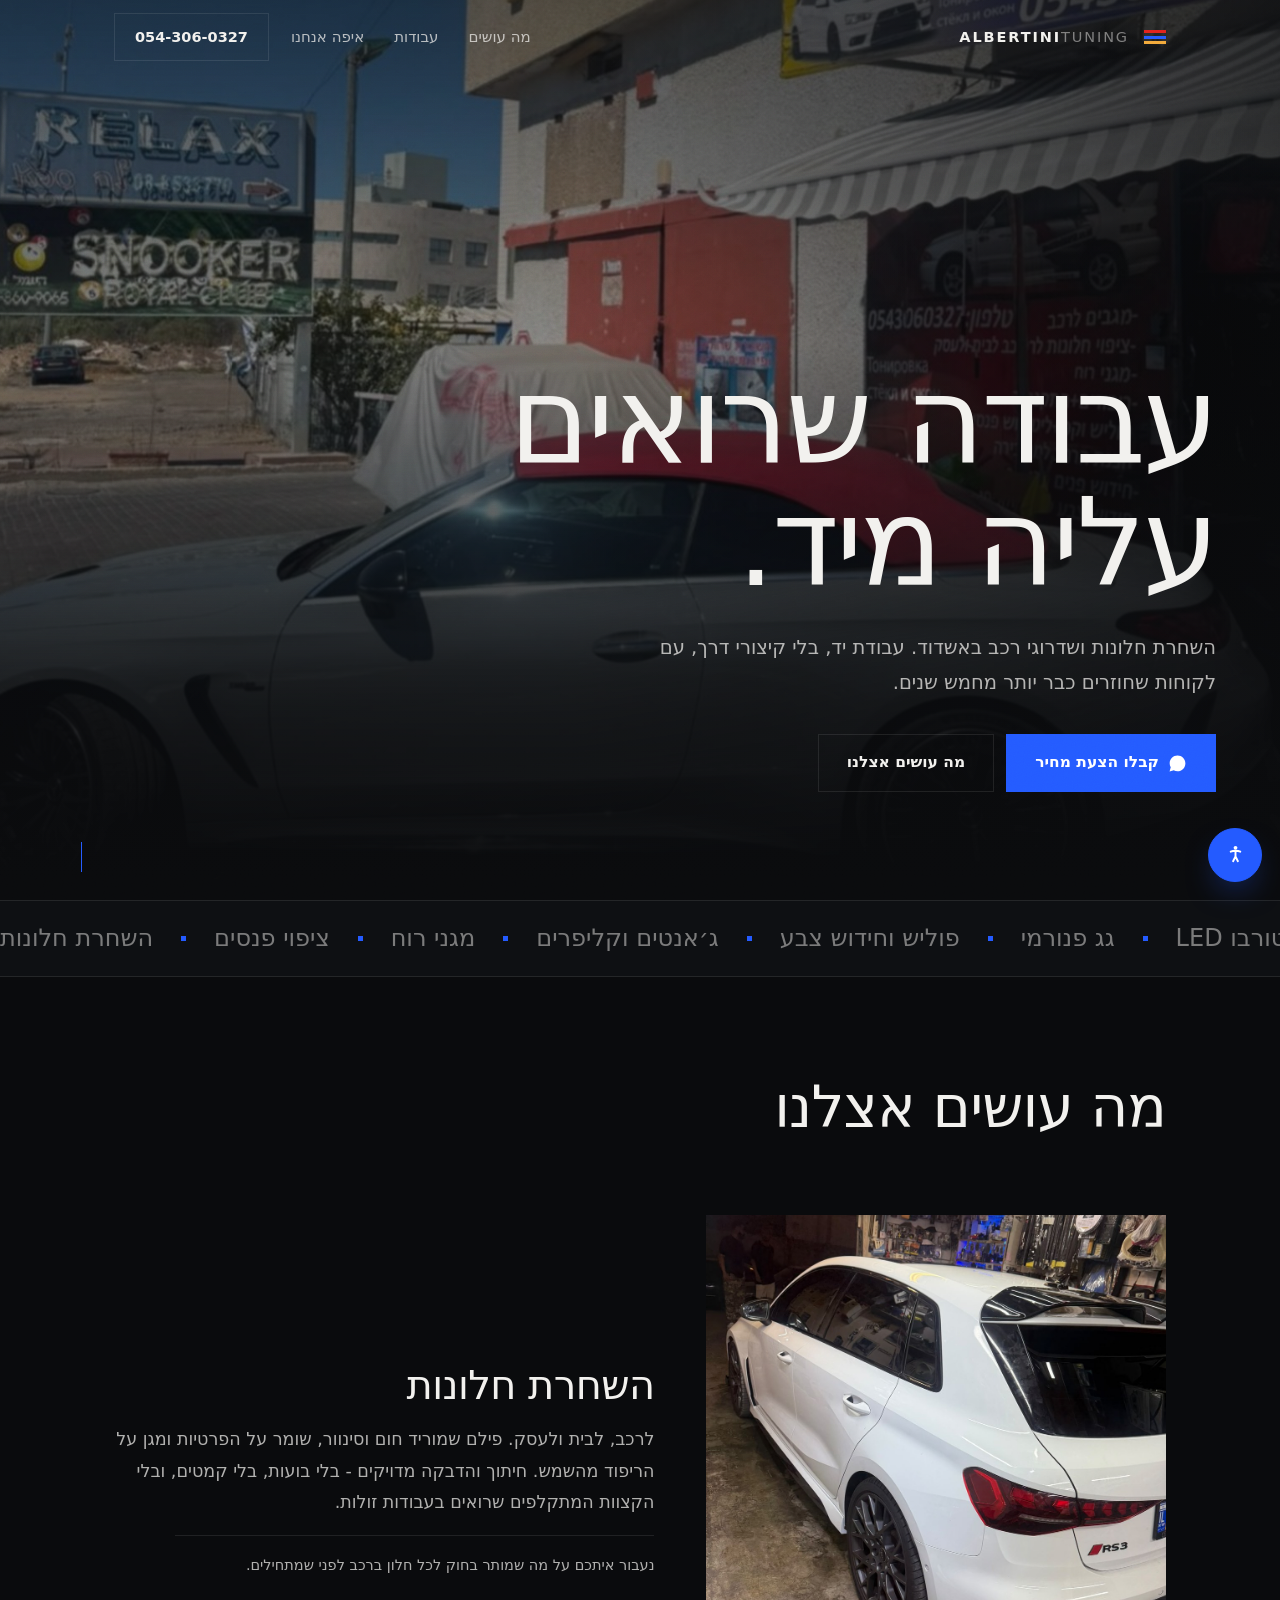
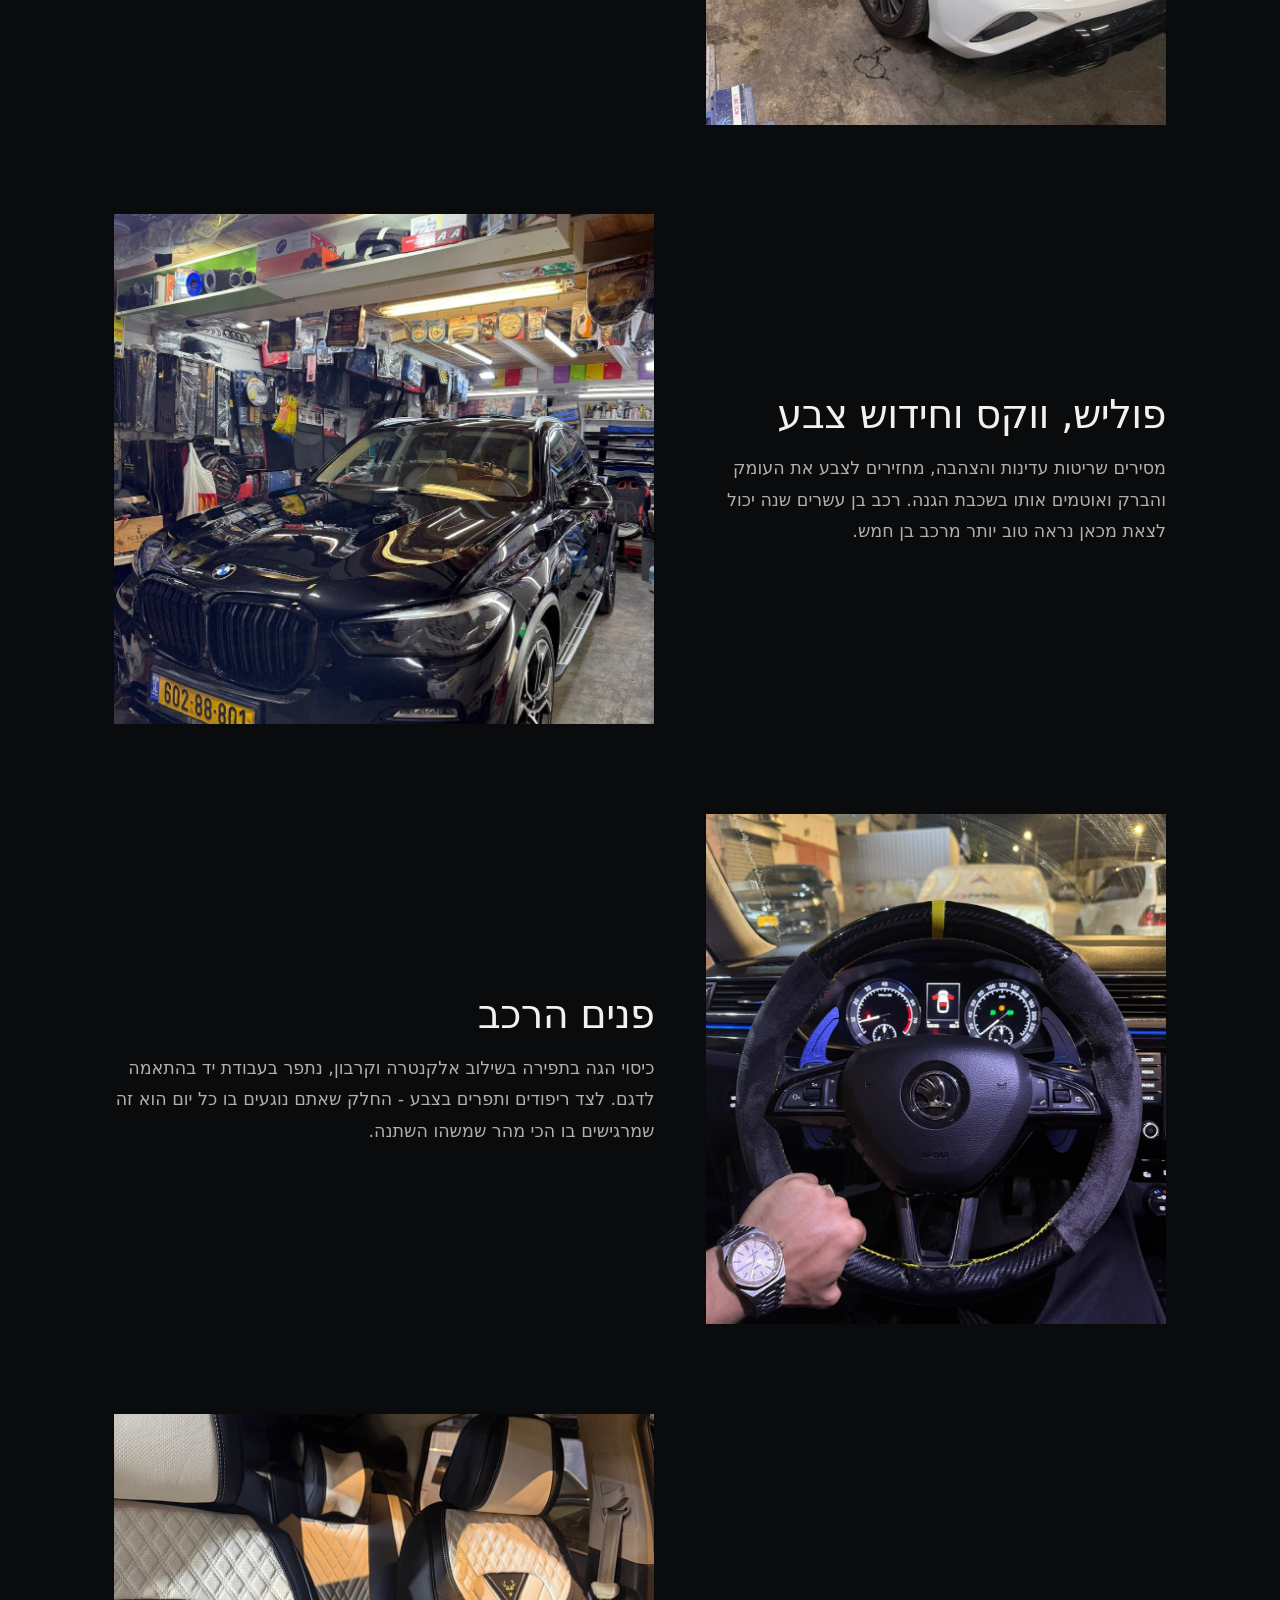
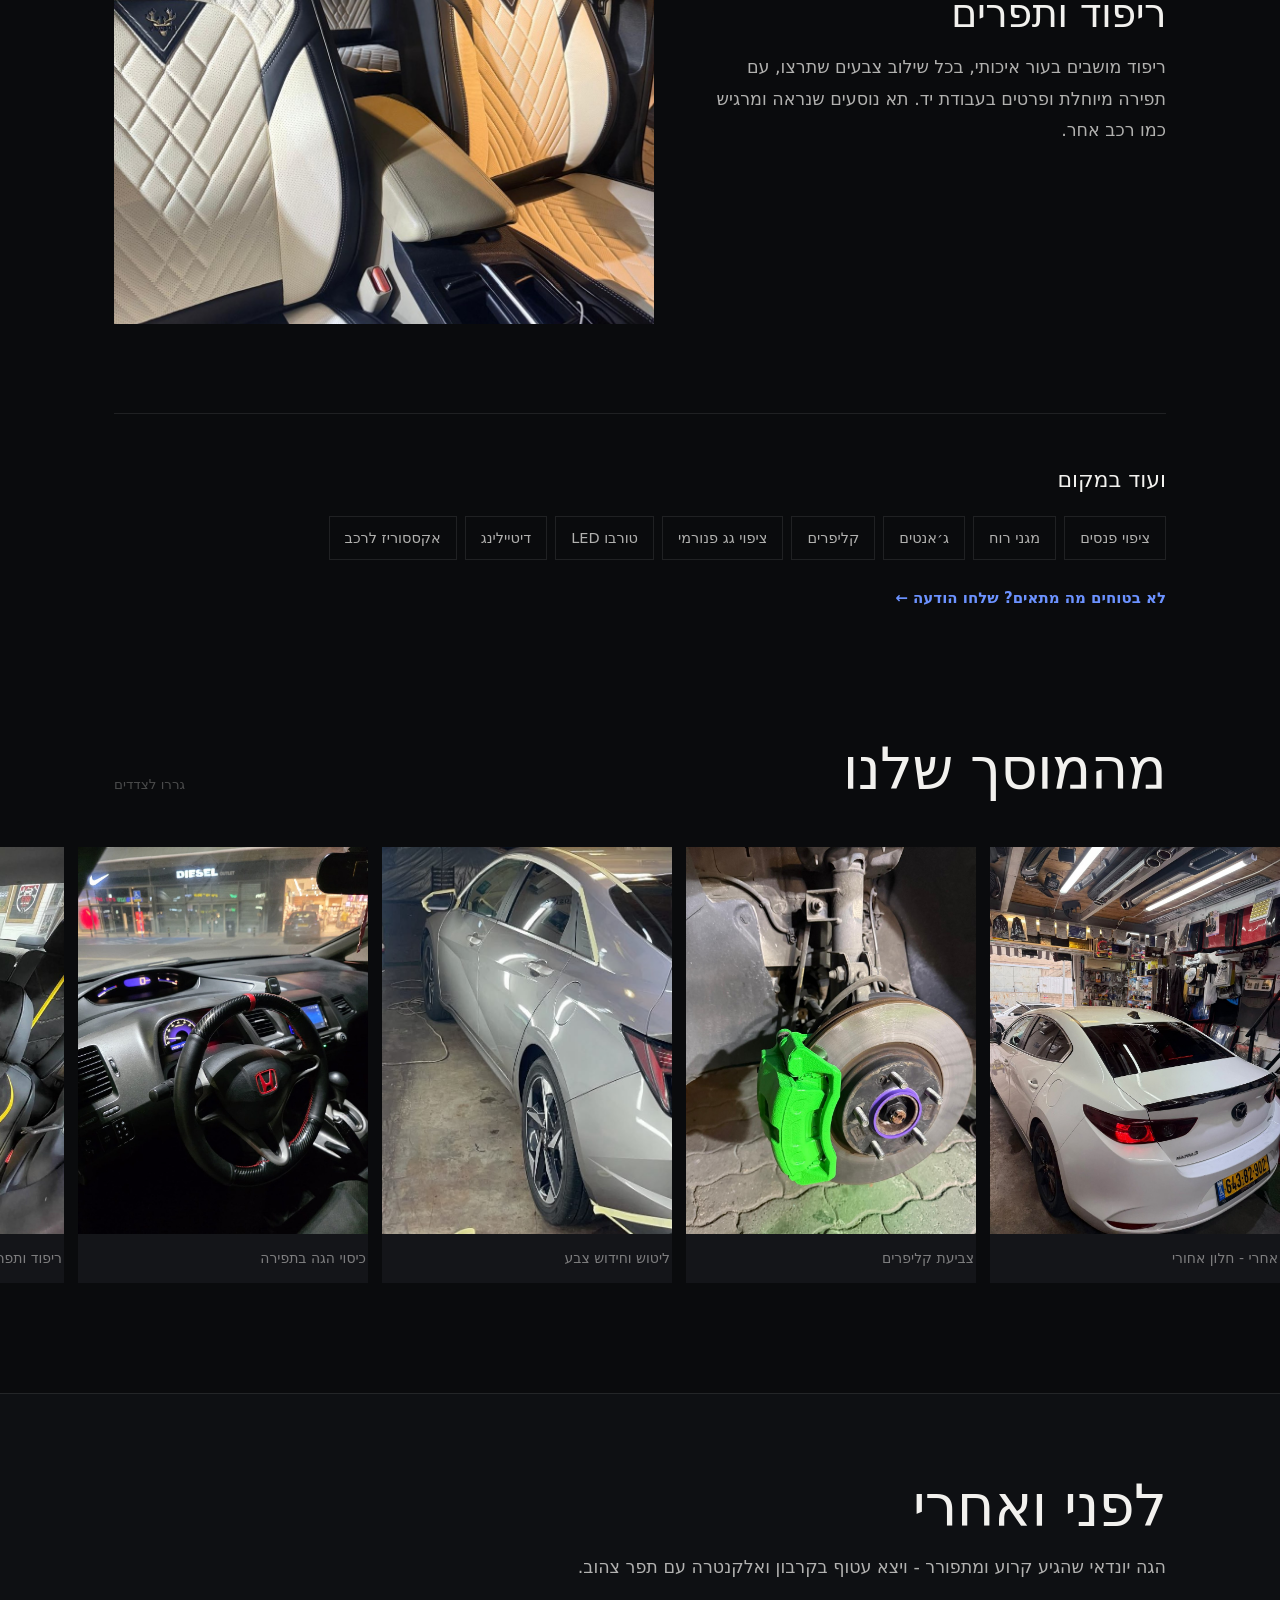
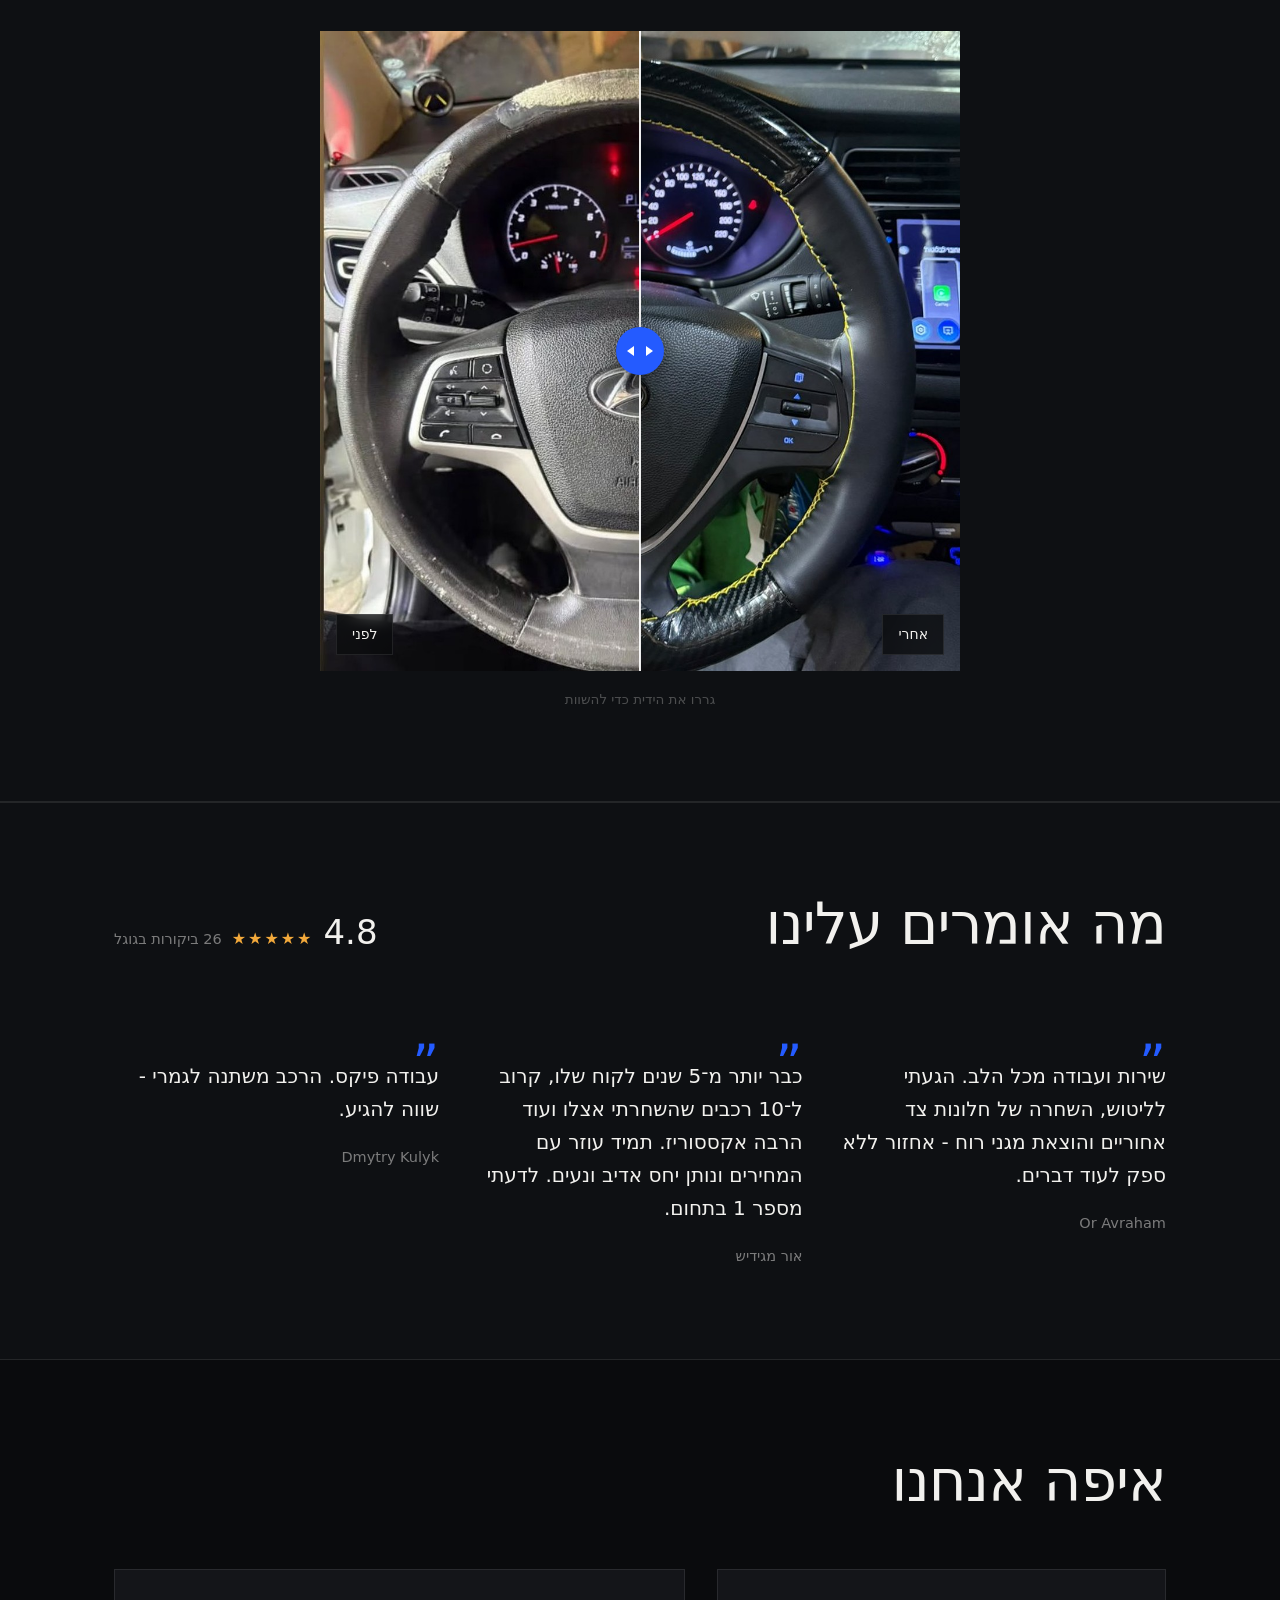
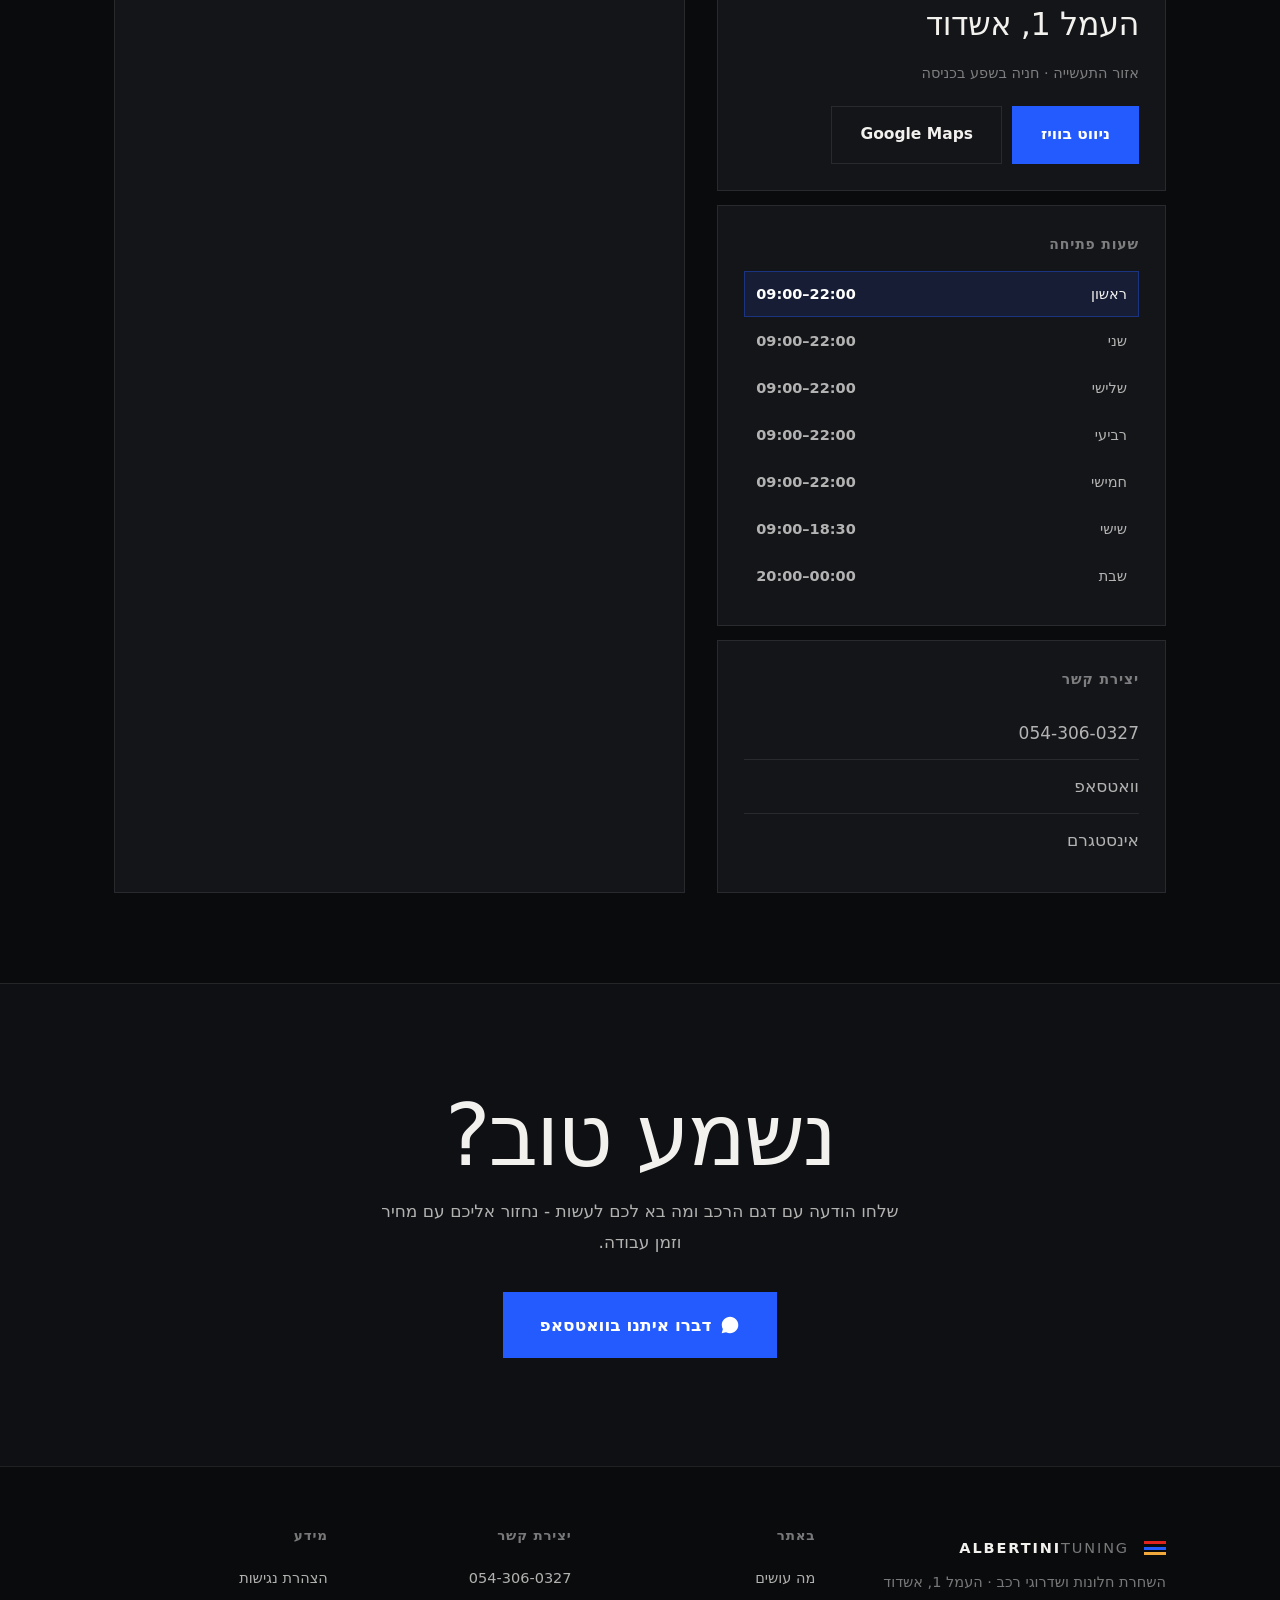
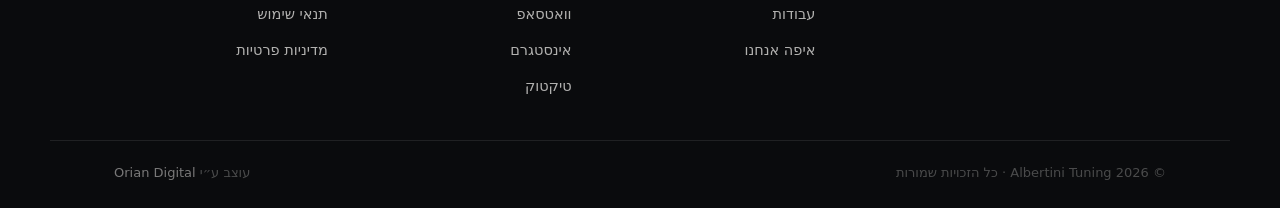
==== commit 358e49d3: "עדכון תוכן: תמונות אמיתיות חדשות, ריפוד ותפרים, צביעת קליפרים, לפני/אחרי מיושר - גלריית "מהמוסך שלנו" ====
--- a/index.html
+++ b/index.html
@@ -10,7 +10,7 @@
 <script src="assets/framebust.js?v=1"></script>
 
 <title>Albertini Tuning · השחרת חלונות ושדרוגי רכב באשדוד</title>
-<meta name="description" content="אלברטיני טיונינג — השחרת חלונות לרכב, לבית ולעסק, ציפוי פנסים, מגני רוח, ג׳אנטים, פוליש וחידוש צבע. העמל 1 אשדוד. 4.8 כוכבים בגוגל.">
+<meta name="description" content="אלברטיני טיונינג - השחרת חלונות לרכב, לבית ולעסק, ציפוי פנסים, מגני רוח, ג׳אנטים, פוליש וחידוש צבע. העמל 1 אשדוד. 4.8 כוכבים בגוגל.">
 <meta name="theme-color" content="#0A0B0D">
 
 <meta property="og:type" content="website">
@@ -18,13 +18,13 @@
 <meta property="og:site_name" content="Albertini Tuning">
 <meta property="og:title" content="Albertini Tuning · השחרת חלונות ושדרוגי רכב באשדוד">
 <meta property="og:description" content="השחרת חלונות, ציפוי פנסים, דיטיילינג ושדרוגים לכל סוגי הרכב. אשדוד.">
-<meta property="og:image" content="assets/img/hero-car.jpg">
+<meta property="og:image" content="assets/img/hero-merc.jpg">
 
 <link rel="preconnect" href="https://fonts.googleapis.com">
 <link rel="preconnect" href="https://fonts.gstatic.com" crossorigin>
-<link href="https://fonts.googleapis.com/css2?family=Frank+Ruhl+Libre:wght@400;500;700;900&family=Assistant:wght@300;400;500;600;700&display=swap" rel="stylesheet">
-
-<link rel="stylesheet" href="assets/styles.css?v=4">
+<link href="https://fonts.googleapis.com/css2?family=Secular+One&family=Assistant:wght@300;400;500;600;700&display=swap" rel="stylesheet">
+
+<link rel="stylesheet" href="assets/styles.css?v=11">
 <link rel="stylesheet" href="assets/a11y.css?v=2">
 <script src="assets/a11y.js?v=1"></script>
 <link rel="icon" href="data:image/svg+xml,%3Csvg xmlns='http://www.w3.org/2000/svg' viewBox='0 0 32 32'%3E%3Crect width='32' height='32' rx='7' fill='%230A0B0D'/%3E%3Crect x='6' y='11' width='20' height='3' rx='1.5' fill='%23E1231D'/%3E%3Crect x='6' y='16' width='20' height='3' rx='1.5' fill='%23245BFF'/%3E%3Crect x='6' y='21' width='20' height='3' rx='1.5' fill='%23F2A93B'/%3E%3C/svg%3E">
@@ -32,8 +32,8 @@
 <script type="application/ld+json">
 {
   "@context":"https://schema.org","@type":"AutoDetailing",
-  "name":"Albertini Tuning — השחרת חלונות ושדרוגי רכב",
-  "image":"assets/img/hero-car.jpg","telephone":"+972543060327",
+  "name":"Albertini Tuning - השחרת חלונות ושדרוגי רכב",
+  "image":"assets/img/hero-merc.jpg","telephone":"+972543060327",
   "address":{"@type":"PostalAddress","streetAddress":"העמל 1","addressLocality":"אשדוד","addressCountry":"IL"},
   "geo":{"@type":"GeoCoordinates","latitude":31.8143295,"longitude":34.6696222},
   "aggregateRating":{"@type":"AggregateRating","ratingValue":"4.8","reviewCount":"26"},
@@ -55,7 +55,21 @@
       <span class="wm__bars" aria-hidden="true"><i></i><i></i><i></i></span>
       <span class="wm__txt">ALBERTINI<b>TUNING</b></span>
     </span>
-    <span class="ldr__bar"><i></i></span>
+    <span class="wheel" aria-hidden="true">
+      <svg viewBox="0 0 100 100" width="104" height="104">
+        <circle class="wheel__tire" cx="50" cy="50" r="43"/>
+        <g class="wheel__spin">
+          <circle class="wheel__arc wheel__arc--red"  cx="50" cy="50" r="43"/>
+          <circle class="wheel__arc wheel__arc--blue" cx="50" cy="50" r="43"/>
+          <circle class="wheel__arc wheel__arc--gold" cx="50" cy="50" r="43"/>
+          <g class="wheel__rim">
+            <circle cx="50" cy="50" r="26"/>
+            <path d="M50 26V74M26.2 38L73.8 62M26.2 62L73.8 38"/>
+          </g>
+        </g>
+        <circle class="wheel__hub" cx="50" cy="50" r="6.5"/>
+      </svg>
+    </span>
   </div>
 </div>
 
@@ -78,7 +92,7 @@
 <!-- ===== Nav ===== -->
 <header class="nav" id="nav">
   <div class="shell nav__in">
-    <a class="wm" href="#top" aria-label="Albertini Tuning — לראש העמוד">
+    <a class="wm" href="#top" aria-label="Albertini Tuning - לראש העמוד">
       <span class="wm__bars" aria-hidden="true"><i></i><i></i><i></i></span>
       <span class="wm__txt">ALBERTINI<b>TUNING</b></span>
     </a>
@@ -107,7 +121,7 @@
   <!-- ===================== HERO ===================== -->
   <section class="hero" id="top">
     <div class="hero__bg" aria-hidden="true">
-      <img src="assets/img/hero-car.jpg" alt="" id="heroImg" fetchpriority="high">
+      <img src="assets/img/hero-merc.jpg" alt="" id="heroImg" fetchpriority="high">
       <span class="hero__veil"></span>
     </div>
 
@@ -127,7 +141,7 @@
           <svg viewBox="0 0 24 24" width="19" height="19" aria-hidden="true"><path d="M12.04 2C6.58 2 2.13 6.45 2.13 11.91c0 1.75.46 3.45 1.32 4.95L2 22l5.25-1.38c1.45.79 3.08 1.21 4.79 1.21 5.46 0 9.91-4.45 9.91-9.91S17.5 2 12.04 2z" fill="currentColor"/></svg>
           קבלו הצעת מחיר
         </a>
-        <a class="btn btn--ghost magnetic" href="#work">מה עושים כאן</a>
+        <a class="btn btn--ghost magnetic" href="#work">מה עושים אצלנו</a>
       </div>
     </div>
 
@@ -149,19 +163,19 @@
     </div>
   </div>
 
-  <!-- ===================== WHAT WE DO — editorial rows ===================== -->
+  <!-- ===================== WHAT WE DO - editorial rows ===================== -->
   <section class="work" id="work">
     <div class="shell">
-      <h2 class="h2 work__title">מה עושים כאן</h2>
+      <h2 class="h2 work__title">מה עושים אצלנו</h2>
     </div>
 
     <article class="row">
-      <div class="row__media"><img src="assets/img/tinted-result.jpg" alt="חלון אחורי מושחר ברכב קופרה לאחר העבודה" loading="lazy"></div>
+      <div class="row__media"><img src="assets/img/tint-audi.jpg" alt="אאודי RS3 לבנה עם חלונות מושחרים לאחר העבודה" loading="lazy"></div>
       <div class="row__body">
         <h3>השחרת חלונות</h3>
         <p>
           לרכב, לבית ולעסק. פילם שמוריד חום וסינוור, שומר על הפרטיות
-          ומגן על הריפוד מהשמש. חיתוך והדבקה מדויקים — בלי בועות, בלי קמטים,
+          ומגן על הריפוד מהשמש. חיתוך והדבקה מדויקים - בלי בועות, בלי קמטים,
           ובלי הקצוות המתקלפים שרואים בעבודות זולות.
         </p>
         <p class="row__note">נעבור איתכם על מה שמותר בחוק לכל חלון ברכב לפני שמתחילים.</p>
@@ -169,7 +183,7 @@
     </article>
 
     <article class="row row--flip">
-      <div class="row__media"><img src="assets/img/bmw.jpg" alt="רכב לאחר פוליש וחידוש צבע" loading="lazy"></div>
+      <div class="row__media"><img src="assets/img/polish-bmw.jpg" alt="BMW X5 שחורה אחרי פוליש וחידוש צבע במוסך" loading="lazy"></div>
       <div class="row__body">
         <h3>פוליש, ווקס וחידוש צבע</h3>
         <p>
@@ -181,13 +195,24 @@
     </article>
 
     <article class="row">
-      <div class="row__media"><img src="assets/img/interior.jpg" alt="פנים רכב עם ריפוד שחור ותפרים אדומים" loading="lazy"></div>
+      <div class="row__media"><img src="assets/img/interior-wheel.jpg" alt="הגה עם כיסוי תפור בשילוב אלקנטרה וקרבון" loading="lazy"></div>
       <div class="row__body">
         <h3>פנים הרכב</h3>
         <p>
-          ריפודים, תפרים בצבע וכיסוי הגה שנתפר בעבודת יד בהתאמה לדגם.
-          החלק שאתם נוגעים בו כל יום — הוא זה שמרגישים בו הכי מהר
-          שמשהו השתנה.
+          כיסוי הגה בתפירה בשילוב אלקנטרה וקרבון, נתפר בעבודת יד בהתאמה לדגם.
+          לצד ריפודים ותפרים בצבע - החלק שאתם נוגעים בו כל יום הוא זה
+          שמרגישים בו הכי מהר שמשהו השתנה.
+        </p>
+      </div>
+    </article>
+
+    <article class="row row--flip">
+      <div class="row__media"><img src="assets/img/seats-cream.jpg" alt="ריפוד מושבים בעור בז׳ ושחור עם תפירה מיוחלת" loading="lazy"></div>
+      <div class="row__body">
+        <h3>ריפוד ותפרים</h3>
+        <p>
+          ריפוד מושבים בעור איכותי, בכל שילוב צבעים שתרצו, עם תפירה
+          מיוחלת ופרטים בעבודת יד. תא נוסעים שנראה ומרגיש כמו רכב אחר.
         </p>
       </div>
     </article>
@@ -207,18 +232,39 @@
   <!-- ===================== GALLERY ===================== -->
   <section class="gal" id="gallery">
     <div class="shell gal__head">
-      <h2 class="h2">מהמוסך</h2>
+      <h2 class="h2">מהמוסך שלנו</h2>
       <span class="gal__hint">גררו לצדדים</span>
     </div>
 
     <div class="rail" id="rail">
-      <figure class="shot"><img src="assets/img/tint-apply.jpg" alt="הדבקת פילם השחרה בעבודת יד" loading="lazy"><figcaption>השחרה בתהליך</figcaption></figure>
-      <figure class="shot"><img src="assets/img/tinted-result.jpg" alt="חלון אחורי מושחר" loading="lazy"><figcaption>אחרי — חלון אחורי</figcaption></figure>
-      <figure class="shot"><img src="assets/img/hero-car.jpg" alt="אאודי בגוון ירוק מטאלי" loading="lazy"><figcaption>ליטוש וחידוש צבע</figcaption></figure>
-      <figure class="shot"><img src="assets/img/wheel.jpg" alt="הגה עם עור תפור" loading="lazy"><figcaption>כיסוי הגה בתפירה</figcaption></figure>
-      <figure class="shot"><img src="assets/img/interior.jpg" alt="ריפוד פנים עם תפרים אדומים" loading="lazy"><figcaption>ריפוד ותפרים</figcaption></figure>
-      <figure class="shot"><img src="assets/img/bmw.jpg" alt="ב.מ.וו לבנה מחוץ למוסך" loading="lazy"><figcaption>קלאסי, אחרי טיפול</figcaption></figure>
-      <figure class="shot"><img src="assets/img/workshop.jpg" alt="המוסך של אלברטיני טיונינג מבפנים" loading="lazy"><figcaption>המוסך שלנו</figcaption></figure>
+      <figure class="shot"><img src="assets/img/g-tinted-mazda.jpg" alt="מאזדה 3 לבנה עם חלונות מושחרים במוסך" loading="lazy"><figcaption>אחרי - חלון אחורי</figcaption></figure>
+      <figure class="shot"><img src="assets/img/g-caliper.jpg" alt="קליפר בלמים בצבע ירוק זרחני לאחר צביעה" loading="lazy"><figcaption>צביעת קליפרים</figcaption></figure>
+      <figure class="shot"><img src="assets/img/g-polish.jpg" alt="רכב כסוף אחרי ליטוש וחידוש צבע במוסך" loading="lazy"><figcaption>ליטוש וחידוש צבע</figcaption></figure>
+      <figure class="shot"><img src="assets/img/g-wheel-honda.jpg" alt="הגה הונדה עם כיסוי קרבון ותפר אדום" loading="lazy"><figcaption>כיסוי הגה בתפירה</figcaption></figure>
+      <figure class="shot"><img src="assets/img/g-seats.jpg" alt="ריפוד מושבים שחור עם תפרים וקווים צהובים" loading="lazy"><figcaption>ריפוד ותפרים</figcaption></figure>
+      <figure class="shot"><img src="assets/img/g-lancer.jpg" alt="מיצובישי לנסר אפורה בתאורת לילה" loading="lazy"><figcaption>קלאסי, אחרי טיפול</figcaption></figure>
+    </div>
+  </section>
+
+
+  <!-- ===================== BEFORE / AFTER ===================== -->
+  <section class="ba" id="ba">
+    <div class="shell">
+      <h2 class="h2 ba__title">לפני ואחרי</h2>
+      <p class="ba__lede">הגה יונדאי שהגיע קרוע ומתפורר - ויצא עטוף בקרבון ואלקנטרה עם תפר צהוב.</p>
+    </div>
+
+    <div class="shell">
+      <div class="ba__stage" id="baStage" role="slider" tabindex="0"
+           aria-label="השוואה בין לפני לאחרי - גררו או השתמשו בחיצים"
+           aria-valuemin="0" aria-valuemax="100" aria-valuenow="50">
+        <img class="ba__img ba__img--after" src="assets/img/ba-after.jpg" alt="ההגה אחרי כיסוי בתפירה - קרבון, אלקנטרה ותפר צהוב" loading="lazy">
+        <img class="ba__img ba__img--before" id="baBefore" src="assets/img/ba-before.jpg" alt="ההגה לפני - ציפוי קרוע ומתפורר" loading="lazy">
+        <span class="ba__line" aria-hidden="true"><i></i></span>
+        <span class="ba__tag ba__tag--b">לפני</span>
+        <span class="ba__tag ba__tag--a">אחרי</span>
+      </div>
+      <p class="ba__hint">גררו את הידית כדי להשוות</p>
     </div>
   </section>
 
@@ -232,7 +278,7 @@
 
       <div class="rev__grid">
         <figure class="q">
-          <blockquote>שירות ועבודה מכל הלב. הגעתי לליטוש, השחרה של חלונות צד אחוריים והוצאת מגני רוח — אחזור ללא ספק לעוד דברים.</blockquote>
+          <blockquote>שירות ועבודה מכל הלב. הגעתי לליטוש, השחרה של חלונות צד אחוריים והוצאת מגני רוח - אחזור ללא ספק לעוד דברים.</blockquote>
           <figcaption>Or Avraham</figcaption>
         </figure>
         <figure class="q">
@@ -240,7 +286,7 @@
           <figcaption>אור מגידיש</figcaption>
         </figure>
         <figure class="q">
-          <blockquote>עבודה פיקס. הרכב משתנה לגמרי — שווה להגיע.</blockquote>
+          <blockquote>עבודה פיקס. הרכב משתנה לגמרי - שווה להגיע.</blockquote>
           <figcaption>Dmytry Kulyk</figcaption>
         </figure>
       </div>
@@ -286,7 +332,7 @@
 
         <div class="place__map">
           <iframe
-            title="מפה — העמל 1, אשדוד"
+            title="מפה - העמל 1, אשדוד"
             src="https://maps.google.com/maps?q=31.8143295,34.6696222&z=16&hl=iw&output=embed"
             loading="lazy" referrerpolicy="no-referrer-when-downgrade"></iframe>
         </div>
@@ -298,7 +344,7 @@
   <section class="cta" id="contact">
     <div class="shell cta__in">
       <h2 class="cta__h"><span class="ln"><i>נשמע טוב?</i></span></h2>
-      <p>שלחו הודעה עם דגם הרכב ומה בא לכם לעשות — נחזור אליכם עם מחיר וזמן עבודה.</p>
+      <p>שלחו הודעה עם דגם הרכב ומה בא לכם לעשות - נחזור אליכם עם מחיר וזמן עבודה.</p>
       <a class="btn btn--fill btn--lg magnetic" href="https://wa.me/972543060327?text=%D7%94%D7%99%D7%99%2C%20%D7%90%D7%A9%D7%9E%D7%97%20%D7%9C%D7%A7%D7%91%D7%9C%20%D7%94%D7%A6%D7%A2%D7%AA%20%D7%9E%D7%97%D7%99%D7%A8" target="_blank" rel="noopener">
         <svg viewBox="0 0 24 24" width="20" height="20" aria-hidden="true"><path d="M12.04 2C6.58 2 2.13 6.45 2.13 11.91c0 1.75.46 3.45 1.32 4.95L2 22l5.25-1.38c1.45.79 3.08 1.21 4.79 1.21 5.46 0 9.91-4.45 9.91-9.91S17.5 2 12.04 2z" fill="currentColor"/></svg>
         דברו איתנו בוואטסאפ
@@ -348,6 +394,6 @@
   קבלו הצעת מחיר
 </a>
 
-<script src="assets/app.js?v=2"></script>
+<script src="assets/app.js?v=6"></script>
 </body>
 </html>
--- a/assets/styles.css
+++ b/assets/styles.css
@@ -21,7 +21,7 @@
   --gold:#F2A93B;
   --blue-2:#6C92FF;
 
-  --serif:'Frank Ruhl Libre',Georgia,serif;
+  --disp:'Secular One',system-ui,sans-serif;
   --sans:'Assistant',system-ui,sans-serif;
 
   --ease:cubic-bezier(.22,.61,.36,1);
@@ -58,7 +58,7 @@
   background-image:url("data:image/svg+xml;utf8,<svg xmlns='http://www.w3.org/2000/svg' width='140' height='140'><filter id='n'><feTurbulence type='fractalNoise' baseFrequency='.9' numOctaves='3'/></filter><rect width='140' height='140' filter='url(%23n)' opacity='.5'/></svg>")}
 
 /* ---------- type ---------- */
-.h2{font-family:var(--serif);font-weight:700;letter-spacing:-.015em;line-height:1.08;
+.h2{font-family:var(--disp);font-weight:400;letter-spacing:-.015em;line-height:1.08;
   font-size:clamp(31px,5.2vw,58px)}
 
 /* line-clip reveal */
@@ -100,10 +100,19 @@
   transition:opacity .6s var(--ease),visibility .6s}
 .ldr.done{opacity:0;visibility:hidden}
 .ldr__in{display:grid;justify-items:center;gap:22px}
-.ldr__bar{display:block;width:180px;height:2px;background:rgba(255,255,255,.12);overflow:hidden}
-.ldr__bar i{display:block;height:100%;width:0;background:linear-gradient(90deg,var(--red),var(--blue),var(--gold));
-  animation:load 1.4s var(--ease) forwards}
-@keyframes load{to{width:100%}}
+/* spinning wheel — the tricolour arcs are the shop's own logo stripes */
+.wheel{display:block;line-height:0}
+.wheel__tire{fill:none;stroke:#191b21;stroke-width:9}
+.wheel__arc{fill:none;stroke-width:5;stroke-linecap:round;
+  stroke-dasharray:74 196.2;transform-origin:50% 50%}
+.wheel__arc--red{stroke:var(--red)}
+.wheel__arc--blue{stroke:var(--blue);transform:rotate(120deg)}
+.wheel__arc--gold{stroke:var(--gold);transform:rotate(240deg)}
+.wheel__rim circle{fill:none;stroke:rgba(255,255,255,.3);stroke-width:2}
+.wheel__rim path{stroke:rgba(255,255,255,.3);stroke-width:2;fill:none}
+.wheel__hub{fill:#F2F1EE}
+.wheel__spin{transform-origin:50% 50%;animation:spin 1.1s linear infinite}
+@keyframes spin{to{transform:rotate(360deg)}}
 
 /* ==========================================================================
    NAV
@@ -129,7 +138,7 @@
   align-items:center;justify-content:center;gap:28px;opacity:0;visibility:hidden;transition:opacity .35s var(--ease),visibility .35s}
 .drawer.is-open{opacity:1;visibility:visible}
 .drawer nav{display:grid;justify-items:center;gap:10px}
-.drawer nav a{font-family:var(--serif);font-weight:700;font-size:clamp(28px,8vw,42px)}
+.drawer nav a{font-family:var(--disp);font-weight:400;font-size:clamp(28px,8vw,42px)}
 .drawer nav a:hover{color:var(--blue-2)}
 
 @media (max-width:900px){ .nav__links,.nav__cta{display:none} .burger{display:flex} }
@@ -140,12 +149,13 @@
 .hero{position:relative;min-height:100svh;display:flex;align-items:flex-end;
   padding:calc(var(--nav-h) + 40px) 0 clamp(70px,12vh,120px);overflow:hidden}
 .hero__bg{position:absolute;inset:0;z-index:0}
-.hero__bg img{width:100%;height:100%;object-fit:cover;object-position:50% 66%;will-change:transform}
+.hero__bg img{width:100%;height:100%;object-fit:cover;object-position:50% 62%;will-change:transform}
 .hero__veil{position:absolute;inset:0;
-  background:linear-gradient(to top,var(--bg) 3%,rgba(10,11,13,.9) 30%,rgba(10,11,13,.5) 66%,rgba(10,11,13,.72) 100%)}
+  background:linear-gradient(to top,var(--bg) 2%,rgba(10,11,13,.86) 26%,rgba(10,11,13,.42) 62%,rgba(10,11,13,.66) 100%),
+    linear-gradient(to left,rgba(10,11,13,.62) 0%,transparent 55%)}
 .hero__in{position:relative;z-index:2;width:100%}
 
-.hero__h1{font-family:var(--serif);font-weight:700;letter-spacing:-.025em;line-height:1;
+.hero__h1{font-family:var(--disp);font-weight:400;letter-spacing:-.025em;line-height:1;
   font-size:clamp(46px,10vw,122px);margin-bottom:26px}
 .hero__lede{color:var(--ink-2);font-size:clamp(16px,1.9vw,19.5px);max-width:46ch}
 .hero__acts{display:flex;flex-wrap:wrap;gap:12px;margin-top:34px}
@@ -157,13 +167,31 @@
 @keyframes drop{0%{transform:translateY(-100%)}60%,100%{transform:translateY(100%)}}
 @media (max-width:900px){ .hero__down{display:none} }
 
+/* Phones: a wide car photo inside a tall viewport crops to an unreadable
+   sliver, so split the hero instead — photo on top, copy beneath it. */
+@media (max-width:700px){
+  .hero{min-height:auto;padding:0 0 clamp(38px,7vh,60px);display:block}
+  .hero__bg{position:relative;height:46svh;min-height:290px}
+  .hero__bg img{object-position:50% 64%}
+  .hero__veil{background:linear-gradient(to top,var(--bg) 1%,rgba(10,11,13,.34) 42%,rgba(10,11,13,.5) 100%)}
+  .hero__in{padding-top:26px}
+  .hero__h1{font-size:clamp(40px,12vw,58px)}
+  .hero__lede{max-width:none}
+}
+
 /* ==========================================================================
    MARQUEE (CSS-driven)
    ========================================================================== */
-.marq{border-block:1px solid var(--line);background:var(--bg-2);overflow:hidden;padding:16px 0}
-.marq__track{display:flex;align-items:center;gap:28px;width:max-content;animation:marq 40s linear infinite}
-.marq__track span{font-family:var(--serif);font-weight:500;font-size:clamp(17px,2.2vw,24px);
-  color:var(--ink-3);white-space:nowrap}
+/* the CONTAINER must be ltr too: in an RTL block the max-content track anchors
+   to the right edge and overflows left, so a negative translate walks it away
+   and empties the right side. ltr anchors it left and feeds from the right. */
+.marq{border-block:1px solid var(--line);background:var(--bg-2);overflow:hidden;padding:16px 0;direction:ltr}
+/* direction:ltr on the track — on an RTL page the track otherwise anchors to
+   the right edge and a negative translate walks it away leaving a gap */
+.marq__track{display:flex;align-items:center;gap:28px;width:max-content;direction:ltr;
+  animation:marq 40s linear infinite;will-change:transform}
+.marq__track span{font-family:var(--disp);font-weight:400;font-size:clamp(17px,2.2vw,24px);
+  color:var(--ink-3);white-space:nowrap;direction:rtl}
 .marq__track i{width:5px;height:5px;background:var(--blue);flex:none}
 @keyframes marq{to{transform:translateX(calc(-1 * var(--marq-d,50%)))}}
 
@@ -182,7 +210,7 @@
 .row__media img{width:100%;height:clamp(330px,44vw,510px);object-fit:cover;transition:transform .9s var(--out)}
 .row:hover .row__media img{transform:scale(1.04)}
 
-.row__body h3{font-family:var(--serif);font-weight:700;font-size:clamp(25px,3.4vw,40px);
+.row__body h3{font-family:var(--disp);font-weight:400;font-size:clamp(25px,3.4vw,40px);
   letter-spacing:-.015em;line-height:1.15;margin-bottom:16px}
 .row__body p{color:var(--ink-2);font-size:clamp(15.5px,1.7vw,17.5px);max-width:52ch}
 .row__note{margin-top:16px;padding-top:16px;border-top:1px solid var(--line);
@@ -195,7 +223,7 @@
 }
 
 .more{padding-top:clamp(30px,4vw,46px);border-top:1px solid var(--line)}
-.more__t{font-family:var(--serif);font-weight:700;font-size:22px;margin-bottom:16px}
+.more__t{font-family:var(--disp);font-weight:400;font-size:22px;margin-bottom:16px}
 .chips{list-style:none;display:flex;flex-wrap:wrap;gap:8px;margin-bottom:22px}
 .chips li{padding:8px 15px;border:1px solid var(--line);color:var(--ink-2);font-size:14.5px}
 .lnk{color:var(--blue-2);font-weight:600;font-size:15px}
@@ -216,6 +244,53 @@
 .shot:hover img{transform:scale(1.05)}
 .shot figcaption{padding:12px 2px;font-size:14px;color:var(--ink-3)}
 
+
+/* ==========================================================================
+   BEFORE / AFTER — scroll-scrubbed reveal
+   ========================================================================== */
+.ba{padding:clamp(60px,9vh,110px) 0 clamp(70px,10vh,120px);background:var(--bg-2);
+  border-block:1px solid var(--line)}
+.ba__title{margin-bottom:14px}
+.ba__lede{color:var(--ink-2);max-width:56ch;margin-bottom:clamp(30px,4vw,48px);
+  font-size:clamp(15.5px,1.7vw,17.5px)}
+
+.ba__stage{position:relative;overflow:hidden;background:#000;
+  /* the source photos are pre-cropped to identical 1:1 squares with the wheel
+     at matching scale/position in both — square stage + object-fit:cover with
+     no offset means neither frame gets cropped and the wheel never drifts */
+  aspect-ratio:1/1;max-width:640px;max-height:78vh;margin-inline:auto;--p:.5;
+  cursor:ew-resize;user-select:none;-webkit-user-select:none;
+  /* pan-y keeps vertical page scrolling working while we own horizontal drags */
+  touch-action:pan-y}
+.ba__stage.is-drag{cursor:grabbing}
+.ba__stage:focus-visible{outline:2px solid var(--blue-2);outline-offset:4px}
+.ba__img{position:absolute;inset:0;width:100%;height:100%;object-fit:cover;object-position:50% 50%;
+  pointer-events:none;-webkit-user-drag:none}
+/* clip-path rather than a width-based wrapper: both frames stay pinned to the
+   stage, so nothing shifts or rescales as the reveal sweeps across */
+.ba__img--before{clip-path:inset(0 calc(var(--p) * 100%) 0 0)}
+.ba__line{position:absolute;top:0;bottom:0;right:calc(var(--p) * 100%);width:2px;
+  background:rgba(255,255,255,.92);box-shadow:0 0 18px rgba(0,0,0,.65);z-index:3;
+  transform:translateX(50%)}
+.ba__line i{position:absolute;top:50%;left:50%;transform:translate(-50%,-50%);
+  width:48px;height:48px;border-radius:50%;background:var(--blue);
+  box-shadow:0 6px 22px rgba(0,0,0,.55);display:grid;place-items:center;
+  transition:transform .22s var(--out)}
+.ba__stage.is-drag .ba__line i{transform:translate(-50%,-50%) scale(1.1)}
+.ba__line i::before,.ba__line i::after{content:'';position:absolute;top:50%;
+  border-block:5px solid transparent}
+.ba__line i::before{left:11px;transform:translateY(-50%);border-right:7px solid #fff}
+.ba__line i::after{right:11px;transform:translateY(-50%);border-left:7px solid #fff}
+
+.ba__tag{position:absolute;bottom:16px;z-index:4;padding:7px 15px;font-size:14px;
+  font-family:var(--disp);background:rgba(10,11,13,.74);backdrop-filter:blur(6px);
+  border:1px solid var(--line)}
+.ba__tag--b{left:16px}
+.ba__tag--a{right:16px}
+.ba__hint{text-align:center;color:var(--ink-4);font-size:13.5px;margin-top:16px}
+
+@media (max-width:700px){ .ba__stage{max-width:100%} }
+
 /* ==========================================================================
    REVIEWS
    ========================================================================== */
@@ -223,14 +298,14 @@
 .rev__top{display:flex;align-items:baseline;justify-content:space-between;gap:22px;
   flex-wrap:wrap;margin-bottom:clamp(34px,5vw,58px)}
 .rev__score{display:flex;align-items:baseline;gap:10px;flex-wrap:wrap;color:var(--ink-3);font-size:14.5px}
-.rev__score b{font-family:var(--serif);font-weight:700;font-size:34px;color:var(--ink)}
+.rev__score b{font-family:var(--disp);font-weight:400;font-size:34px;color:var(--ink)}
 .rev__score .stars{color:var(--gold);letter-spacing:2px;font-size:16px}
 .rev__score em{font-style:normal}
 
 .rev__grid{display:grid;grid-template-columns:repeat(3,1fr);gap:clamp(20px,3vw,40px)}
-.q blockquote{font-family:var(--serif);font-weight:400;font-size:clamp(17px,1.9vw,20px);
+.q blockquote{font-family:var(--body-q,var(--sans));font-weight:400;font-size:clamp(17px,1.9vw,20px);
   line-height:1.65;color:var(--ink)}
-.q blockquote::before{content:'„';display:block;font-family:var(--serif);font-size:52px;
+.q blockquote::before{content:'„';display:block;font-family:var(--disp);font-size:52px;
   line-height:.4;color:var(--blue);margin-bottom:18px}
 .q figcaption{margin-top:18px;color:var(--ink-3);font-size:14.5px}
 @media (max-width:860px){ .rev__grid{grid-template-columns:1fr;gap:34px} }
@@ -245,7 +320,7 @@
 .card{background:var(--card);border:1px solid var(--line);padding:26px}
 .card__t{font-family:var(--sans);font-weight:600;font-size:14px;color:var(--ink-3);
   letter-spacing:.06em;margin-bottom:14px}
-.addr{font-family:var(--serif);font-weight:700;font-size:clamp(24px,3vw,32px);letter-spacing:-.015em}
+.addr{font-family:var(--disp);font-weight:400;font-size:clamp(24px,3vw,32px);letter-spacing:-.015em}
 .addr__sub{color:var(--ink-3);font-size:14.5px;margin:6px 0 20px}
 .place__nav{display:flex;gap:10px;flex-wrap:wrap}
 
@@ -272,7 +347,7 @@
    CTA + FOOTER
    ========================================================================== */
 .cta{padding:clamp(80px,12vh,140px) 0;text-align:center;background:var(--bg-2);border-top:1px solid var(--line)}
-.cta__h{font-family:var(--serif);font-weight:700;letter-spacing:-.025em;line-height:1;
+.cta__h{font-family:var(--disp);font-weight:400;letter-spacing:-.025em;line-height:1;
   font-size:clamp(36px,7vw,86px);margin-bottom:18px}
 .cta__in p{color:var(--ink-2);max-width:50ch;margin:0 auto 34px}
 
@@ -300,15 +375,13 @@
    MOTION OFF
    ========================================================================== */
 @media (prefers-reduced-motion:reduce){
-  .marq__track,.ldr__bar i,.hero__down i::after{animation:none}
-  .ldr__bar i{width:100%}
+  .marq__track,.wheel__spin,.hero__down i::after{animation:none}
   .ln>i{transform:none !important}
   .rise{opacity:1 !important;transform:none !important}
 }
 [data-motion="off"] .marq__track,
-[data-motion="off"] .ldr__bar i,
+[data-motion="off"] .wheel__spin,
 [data-motion="off"] .hero__down i::after{animation:none !important}
-[data-motion="off"] .ldr__bar i{width:100%}
 [data-motion="off"] .ln>i{transform:none !important}
 [data-motion="off"] .rise{opacity:1 !important;transform:none !important}
 [data-motion="off"] .hero__bg img{transform:none !important}
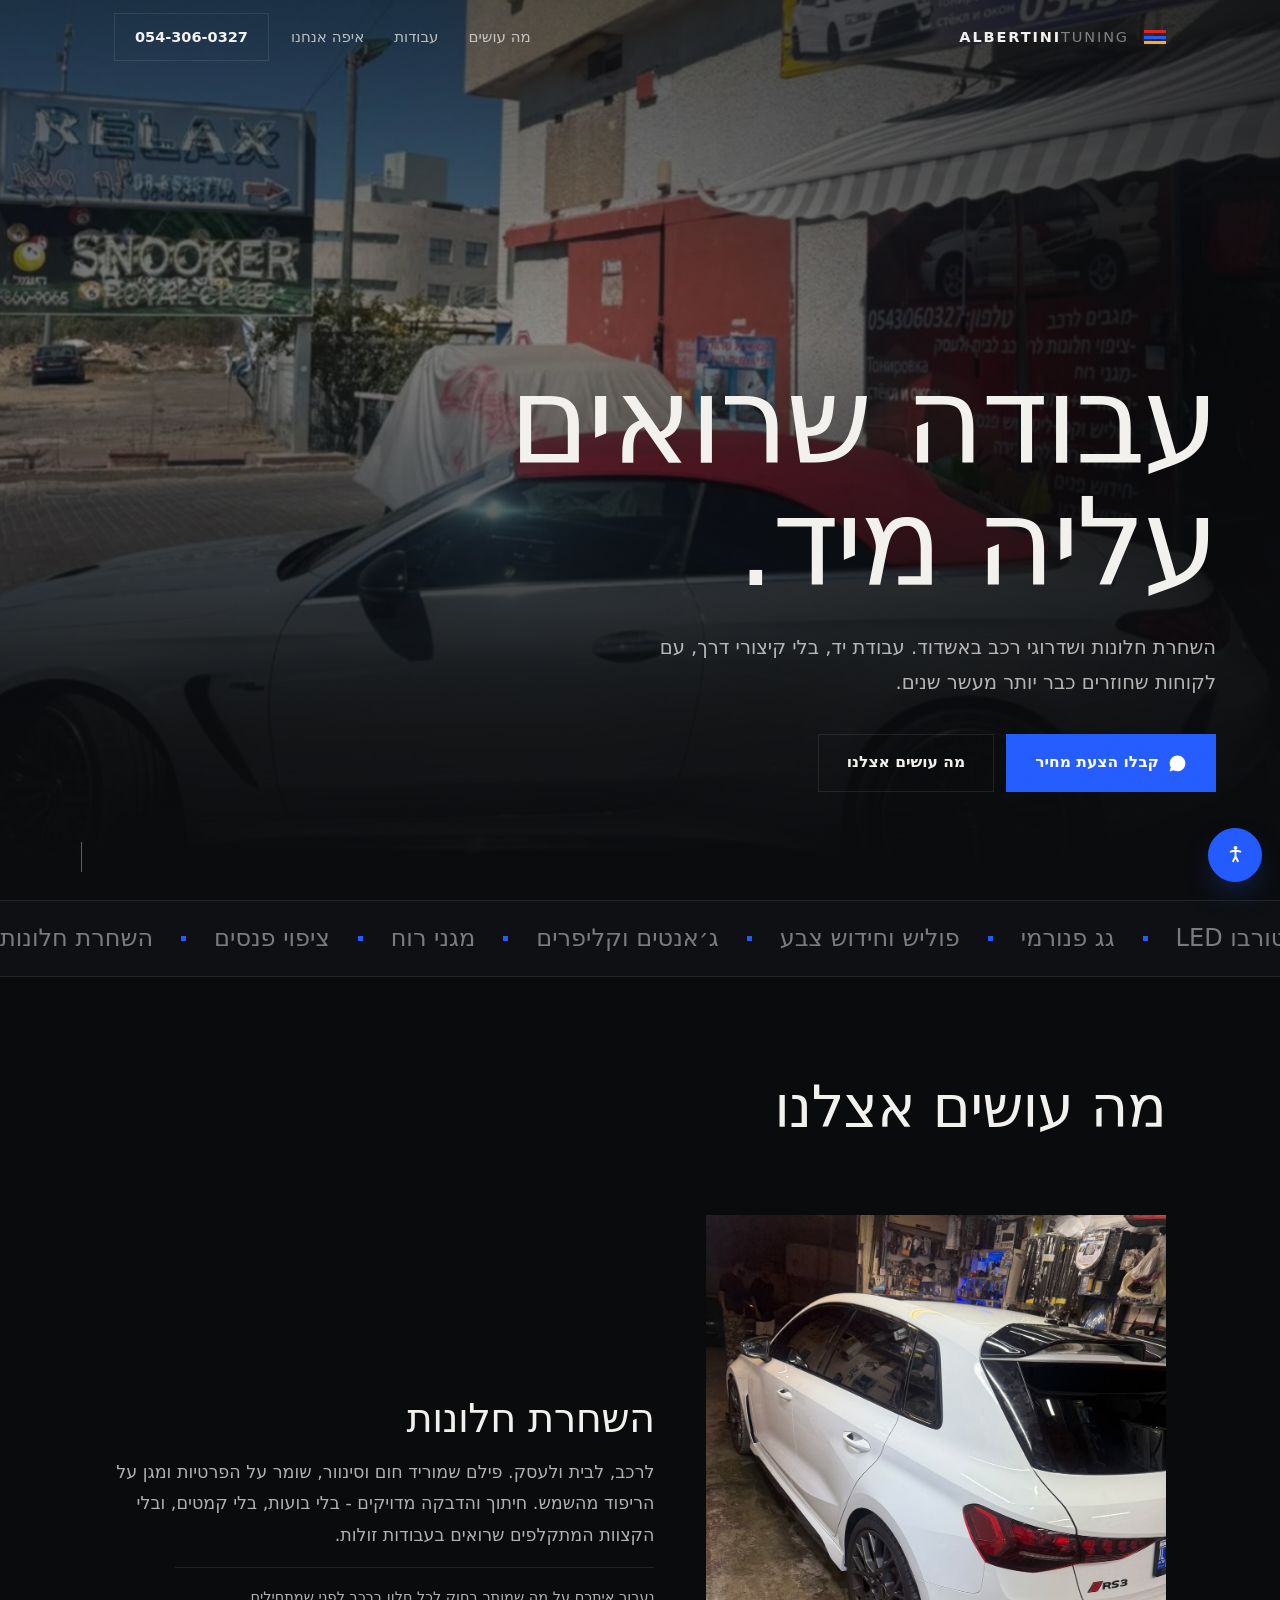
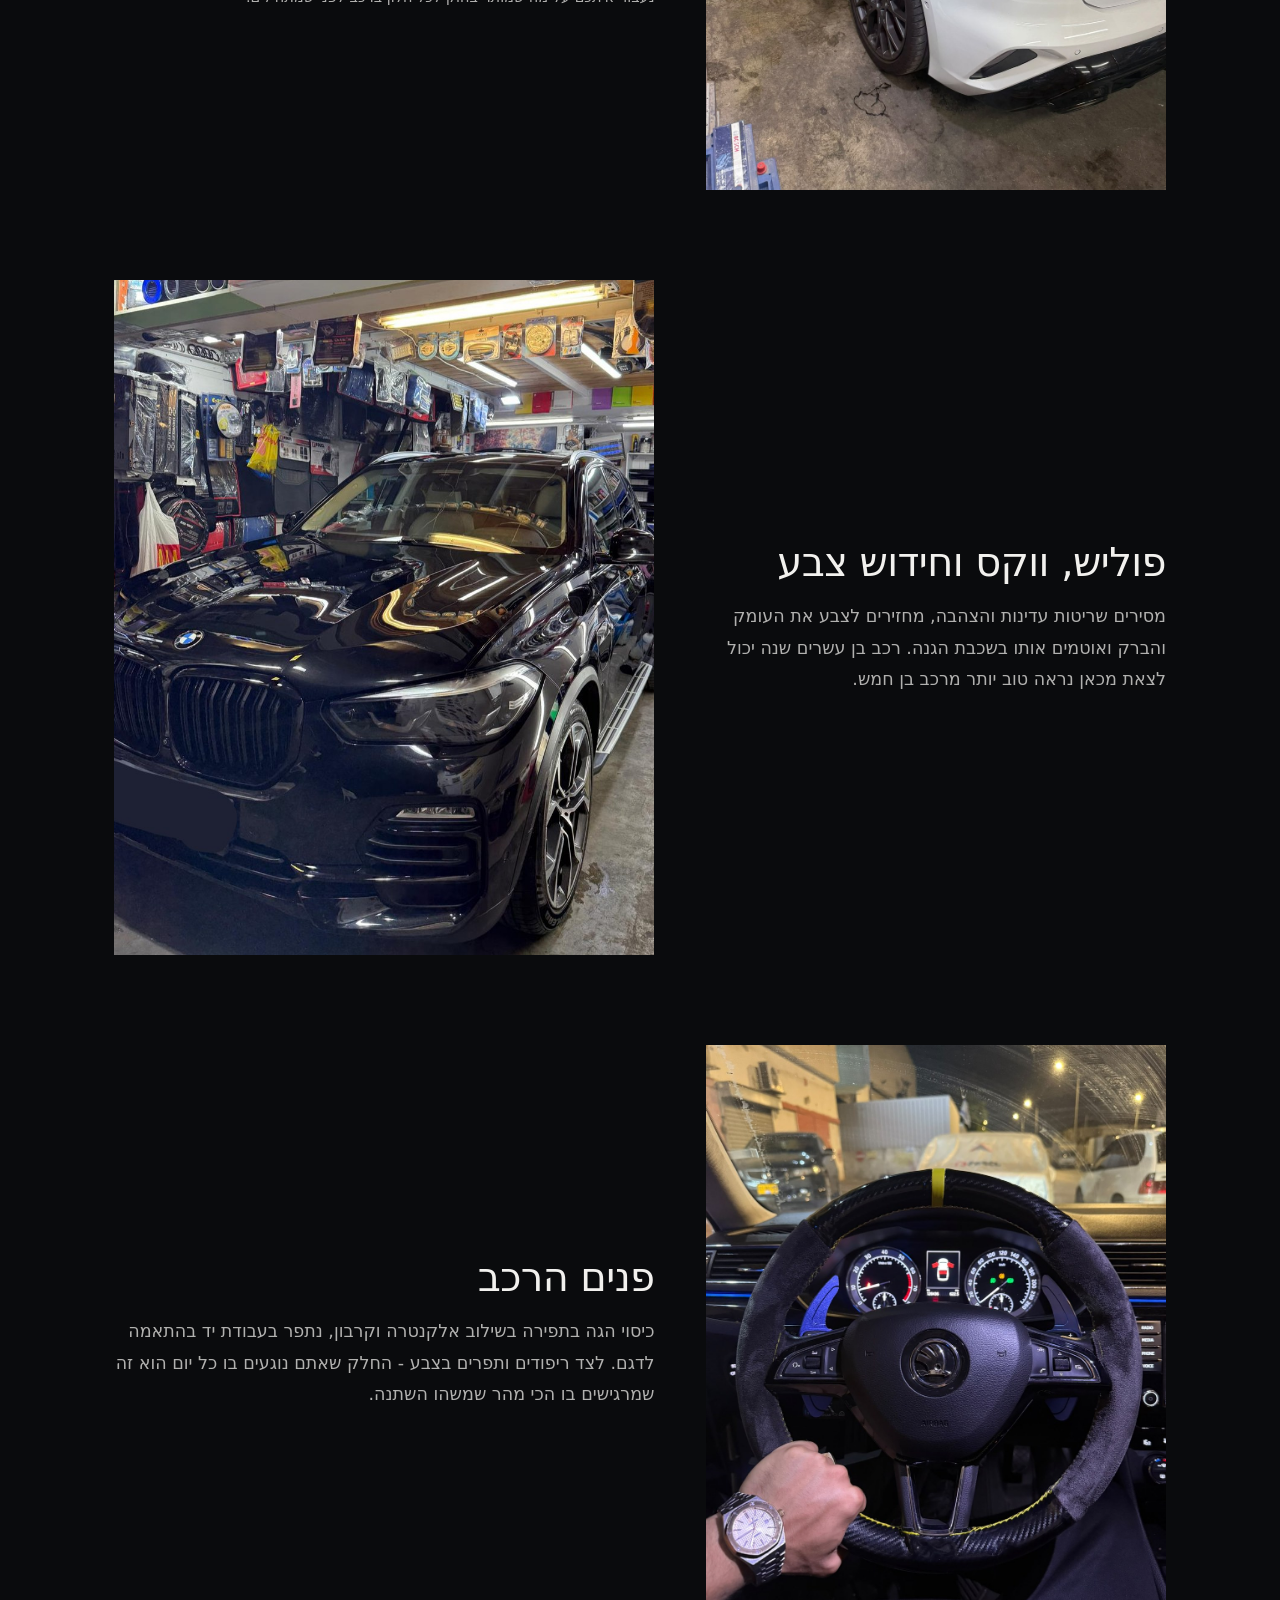
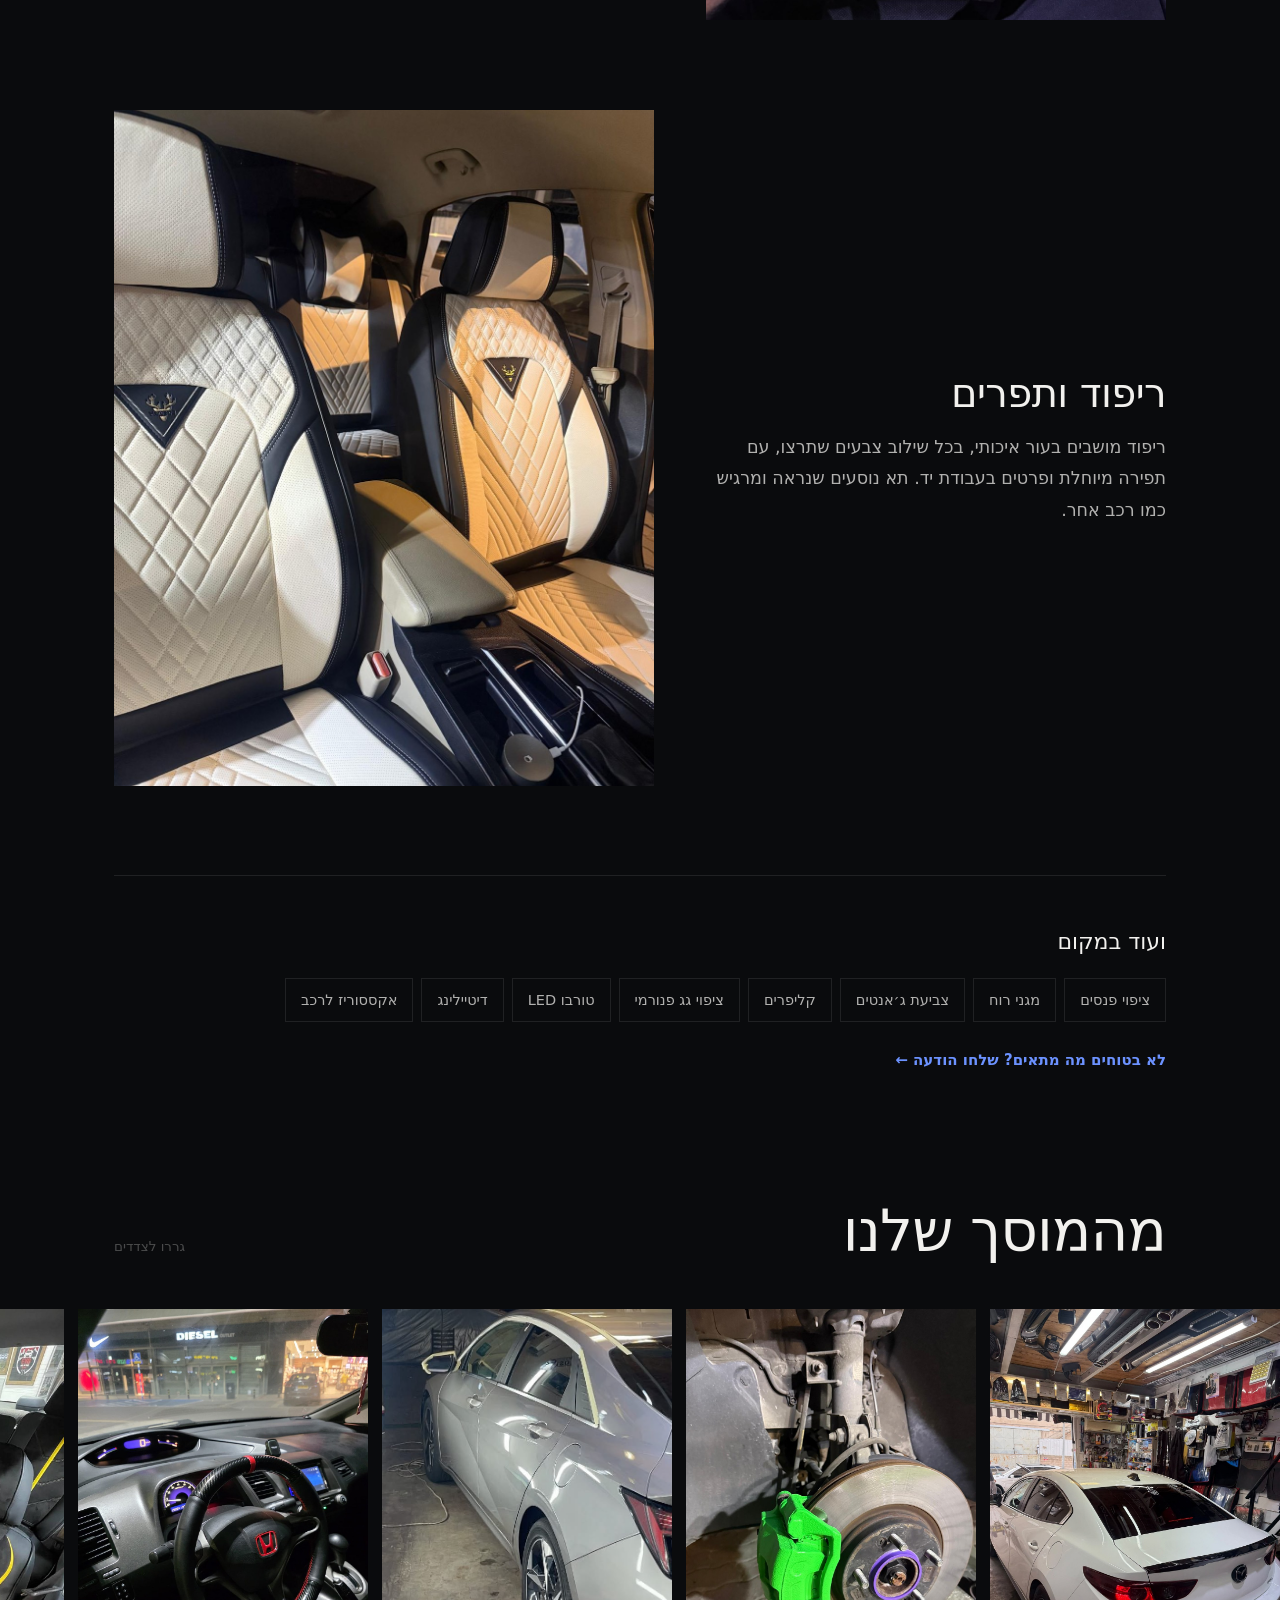
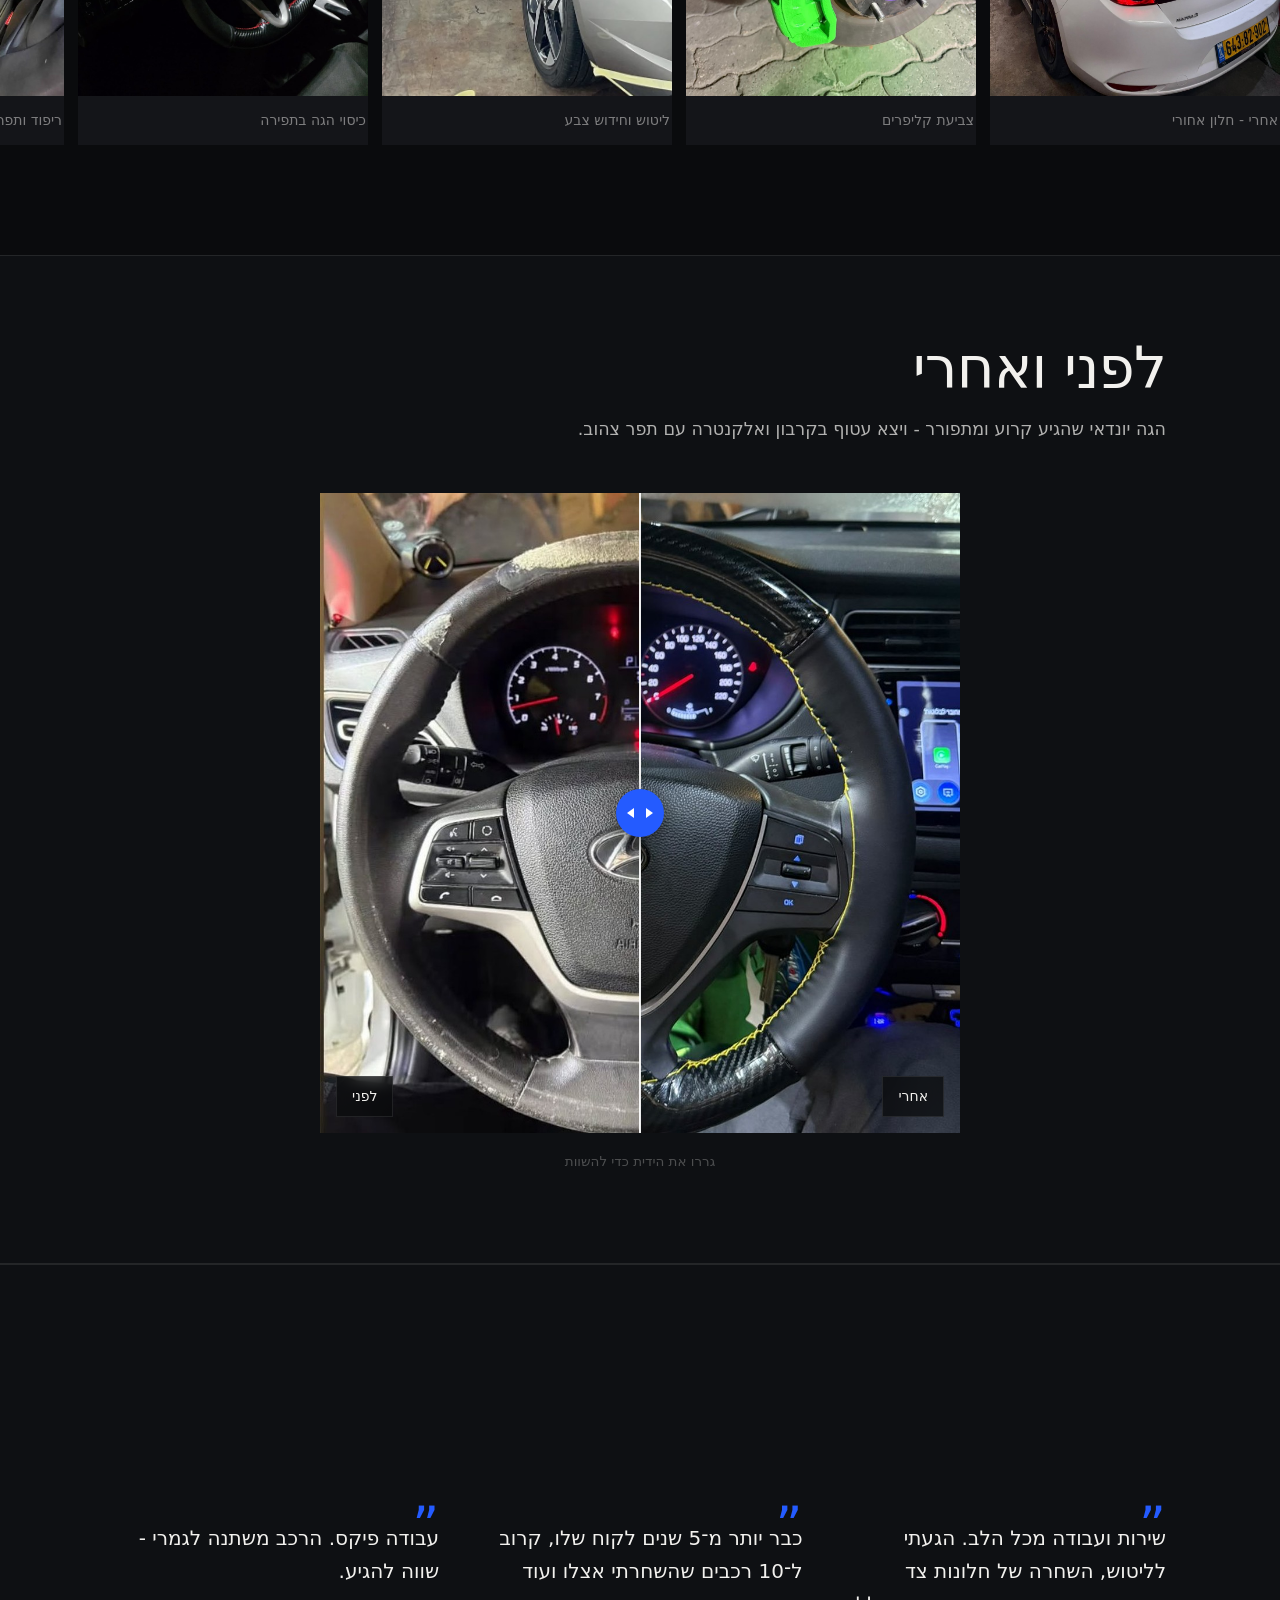
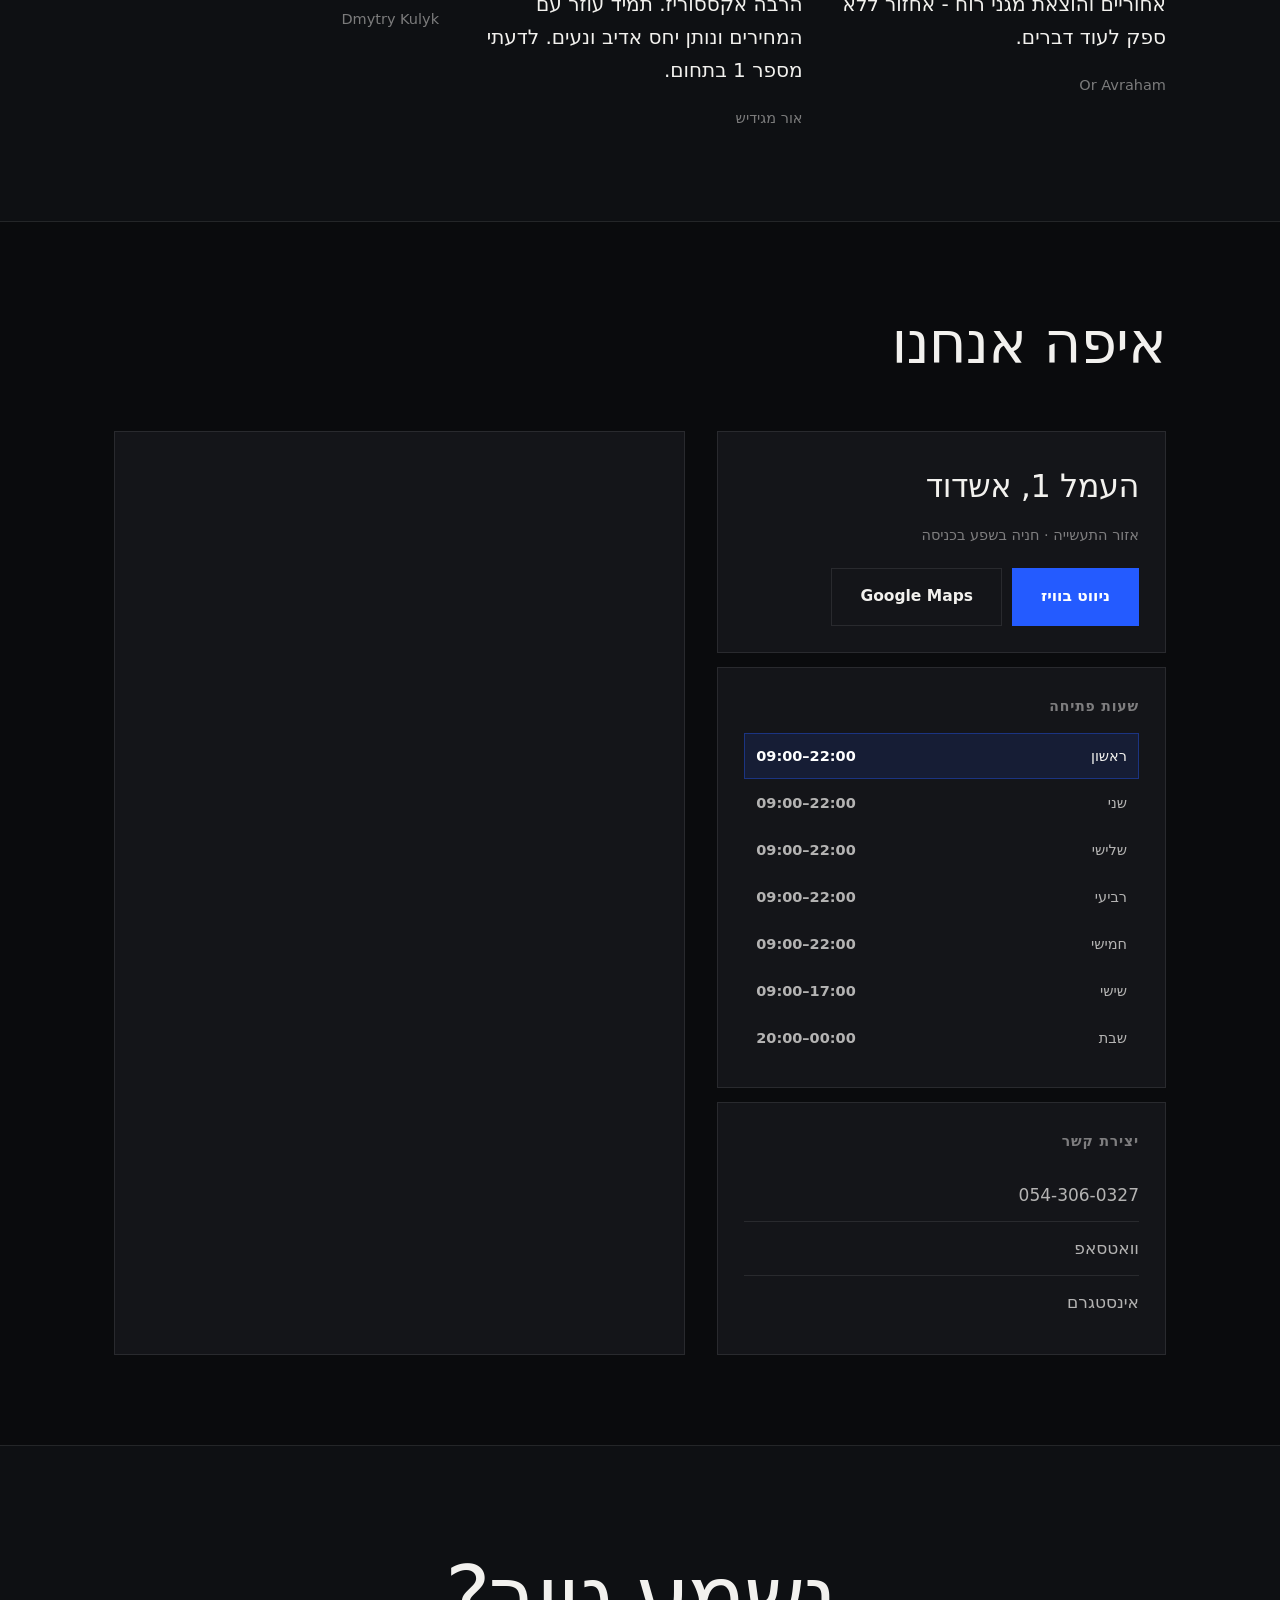
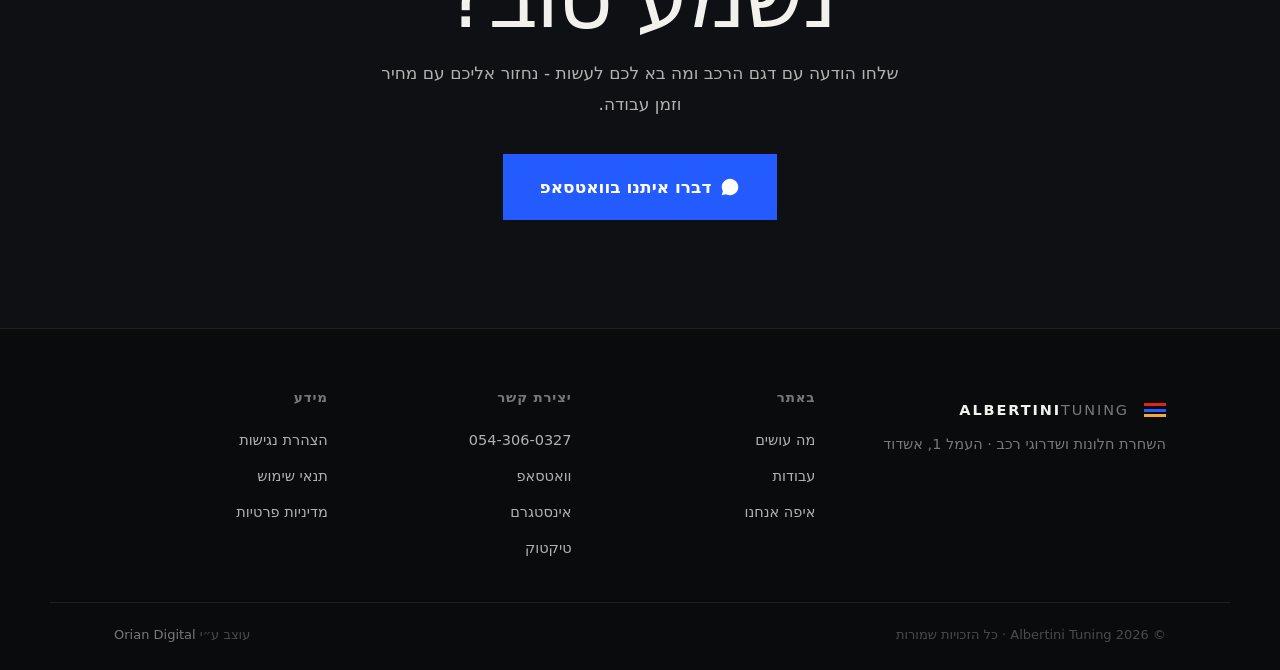
==== commit b0d16129: "תיקון חיתוך תמונות בסקשן "מה עושים אצלנו", טשטוש לוחית רישוי, ותיקוני תוכן - כל 4 התמונות בסקשן "מה " ====
--- a/index.html
+++ b/index.html
@@ -24,7 +24,7 @@
 <link rel="preconnect" href="https://fonts.gstatic.com" crossorigin>
 <link href="https://fonts.googleapis.com/css2?family=Secular+One&family=Assistant:wght@300;400;500;600;700&display=swap" rel="stylesheet">
 
-<link rel="stylesheet" href="assets/styles.css?v=11">
+<link rel="stylesheet" href="assets/styles.css?v=12">
 <link rel="stylesheet" href="assets/a11y.css?v=2">
 <script src="assets/a11y.js?v=1"></script>
 <link rel="icon" href="data:image/svg+xml,%3Csvg xmlns='http://www.w3.org/2000/svg' viewBox='0 0 32 32'%3E%3Crect width='32' height='32' rx='7' fill='%230A0B0D'/%3E%3Crect x='6' y='11' width='20' height='3' rx='1.5' fill='%23E1231D'/%3E%3Crect x='6' y='16' width='20' height='3' rx='1.5' fill='%23245BFF'/%3E%3Crect x='6' y='21' width='20' height='3' rx='1.5' fill='%23F2A93B'/%3E%3C/svg%3E">
@@ -39,7 +39,7 @@
   "aggregateRating":{"@type":"AggregateRating","ratingValue":"4.8","reviewCount":"26"},
   "openingHoursSpecification":[
     {"@type":"OpeningHoursSpecification","dayOfWeek":["Sunday","Monday","Tuesday","Wednesday","Thursday"],"opens":"09:00","closes":"22:00"},
-    {"@type":"OpeningHoursSpecification","dayOfWeek":"Friday","opens":"09:00","closes":"18:30"},
+    {"@type":"OpeningHoursSpecification","dayOfWeek":"Friday","opens":"09:00","closes":"17:00"},
     {"@type":"OpeningHoursSpecification","dayOfWeek":"Saturday","opens":"20:00","closes":"23:59"}
   ]
 }
@@ -133,7 +133,7 @@
 
       <p class="hero__lede">
         השחרת חלונות ושדרוגי רכב באשדוד. עבודת יד, בלי קיצורי דרך,
-        עם לקוחות שחוזרים כבר יותר מחמש שנים.
+        עם לקוחות שחוזרים כבר יותר מעשר שנים.
       </p>
 
       <div class="hero__acts">
@@ -221,7 +221,7 @@
       <div class="more">
         <p class="more__t">ועוד במקום</p>
         <ul class="chips">
-          <li>ציפוי פנסים</li><li>מגני רוח</li><li>ג׳אנטים</li><li>קליפרים</li>
+          <li>ציפוי פנסים</li><li>מגני רוח</li><li>צביעת ג׳אנטים</li><li>קליפרים</li>
           <li>ציפוי גג פנורמי</li><li>טורבו LED</li><li>דיטיילינג</li><li>אקססוריז לרכב</li>
         </ul>
         <a class="lnk" href="https://wa.me/972543060327" target="_blank" rel="noopener">לא בטוחים מה מתאים? שלחו הודעה <span aria-hidden="true">←</span></a>
@@ -317,7 +317,7 @@
               <li data-day="2"><span>שלישי</span><b>09:00–22:00</b></li>
               <li data-day="3"><span>רביעי</span><b>09:00–22:00</b></li>
               <li data-day="4"><span>חמישי</span><b>09:00–22:00</b></li>
-              <li data-day="5"><span>שישי</span><b>09:00–18:30</b></li>
+              <li data-day="5"><span>שישי</span><b>09:00–17:00</b></li>
               <li data-day="6"><span>שבת</span><b>20:00–00:00</b></li>
             </ul>
           </div>
--- a/assets/styles.css
+++ b/assets/styles.css
@@ -205,9 +205,12 @@
   display:grid;grid-template-columns:.92fr 1.08fr;gap:clamp(24px,4vw,60px);align-items:center}
 .row--flip .row__media{order:2}
 .row__media{overflow:hidden;background:var(--bg-2)}
-/* fixed height rather than the source's tall 4:5, so the copy beside it
-   isn't stranded in the middle of a 640px column */
-.row__media img{width:100%;height:clamp(330px,44vw,510px);object-fit:cover;transition:transform .9s var(--out)}
+/* aspect-ratio close to the phone-portrait sources (~3:4) rather than a fixed
+   landscape-ish height — the old clamp(…,44vw,510px) squeezed a 0.75-ratio
+   photo into a ~1.05 box and cropped off the top or bottom of the subject
+   (roofline, wheels, headrests) on every row */
+.row__media img{width:100%;aspect-ratio:4/5;object-fit:cover;object-position:50% 38%;
+  transition:transform .9s var(--out)}
 .row:hover .row__media img{transform:scale(1.04)}
 
 .row__body h3{font-family:var(--disp);font-weight:400;font-size:clamp(25px,3.4vw,40px);
@@ -219,7 +222,8 @@
 @media (max-width:820px){
   .row{grid-template-columns:1fr;gap:22px}
   .row--flip .row__media{order:0}
-  .row__media img{height:clamp(260px,62vw,380px)}
+  /* the aspect-ratio on .row__media img already scales with column width -
+     no fixed height needed, and forcing one here is what caused the crop */
 }
 
 .more{padding-top:clamp(30px,4vw,46px);border-top:1px solid var(--line)}
